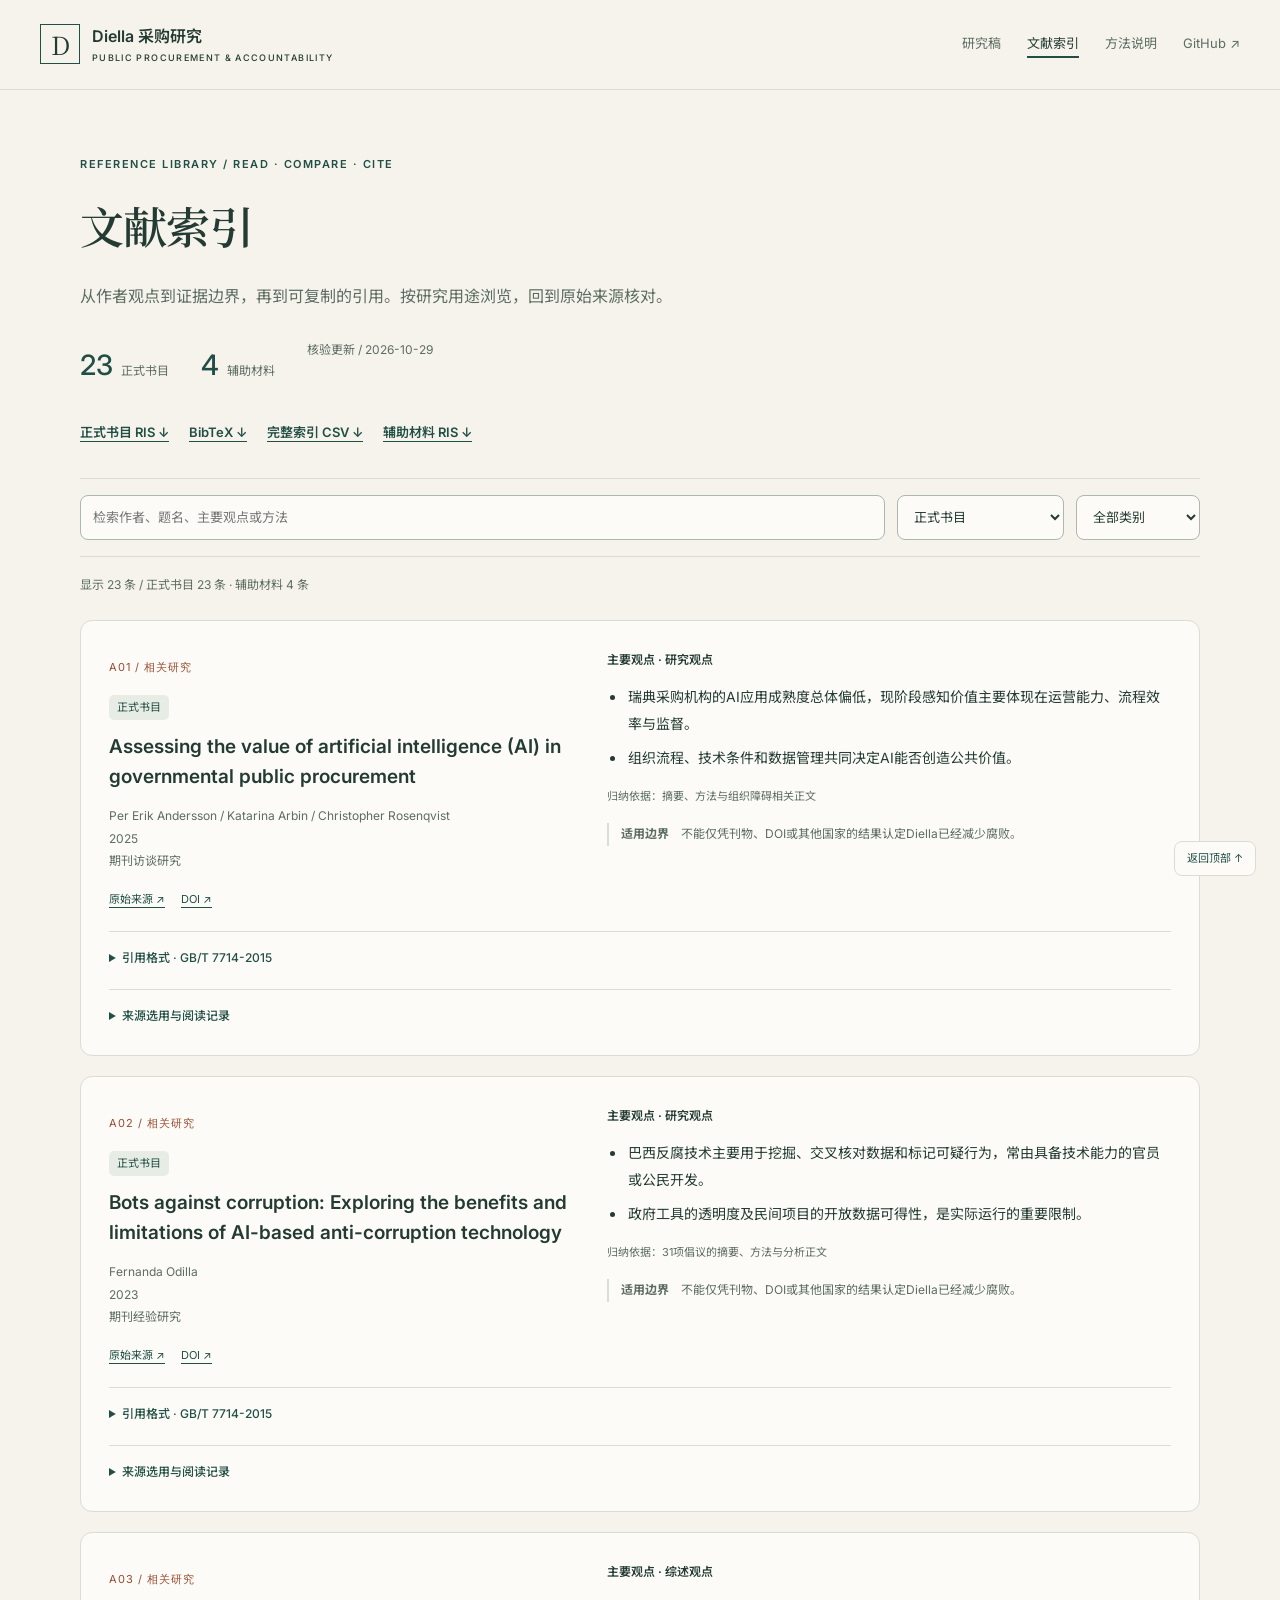
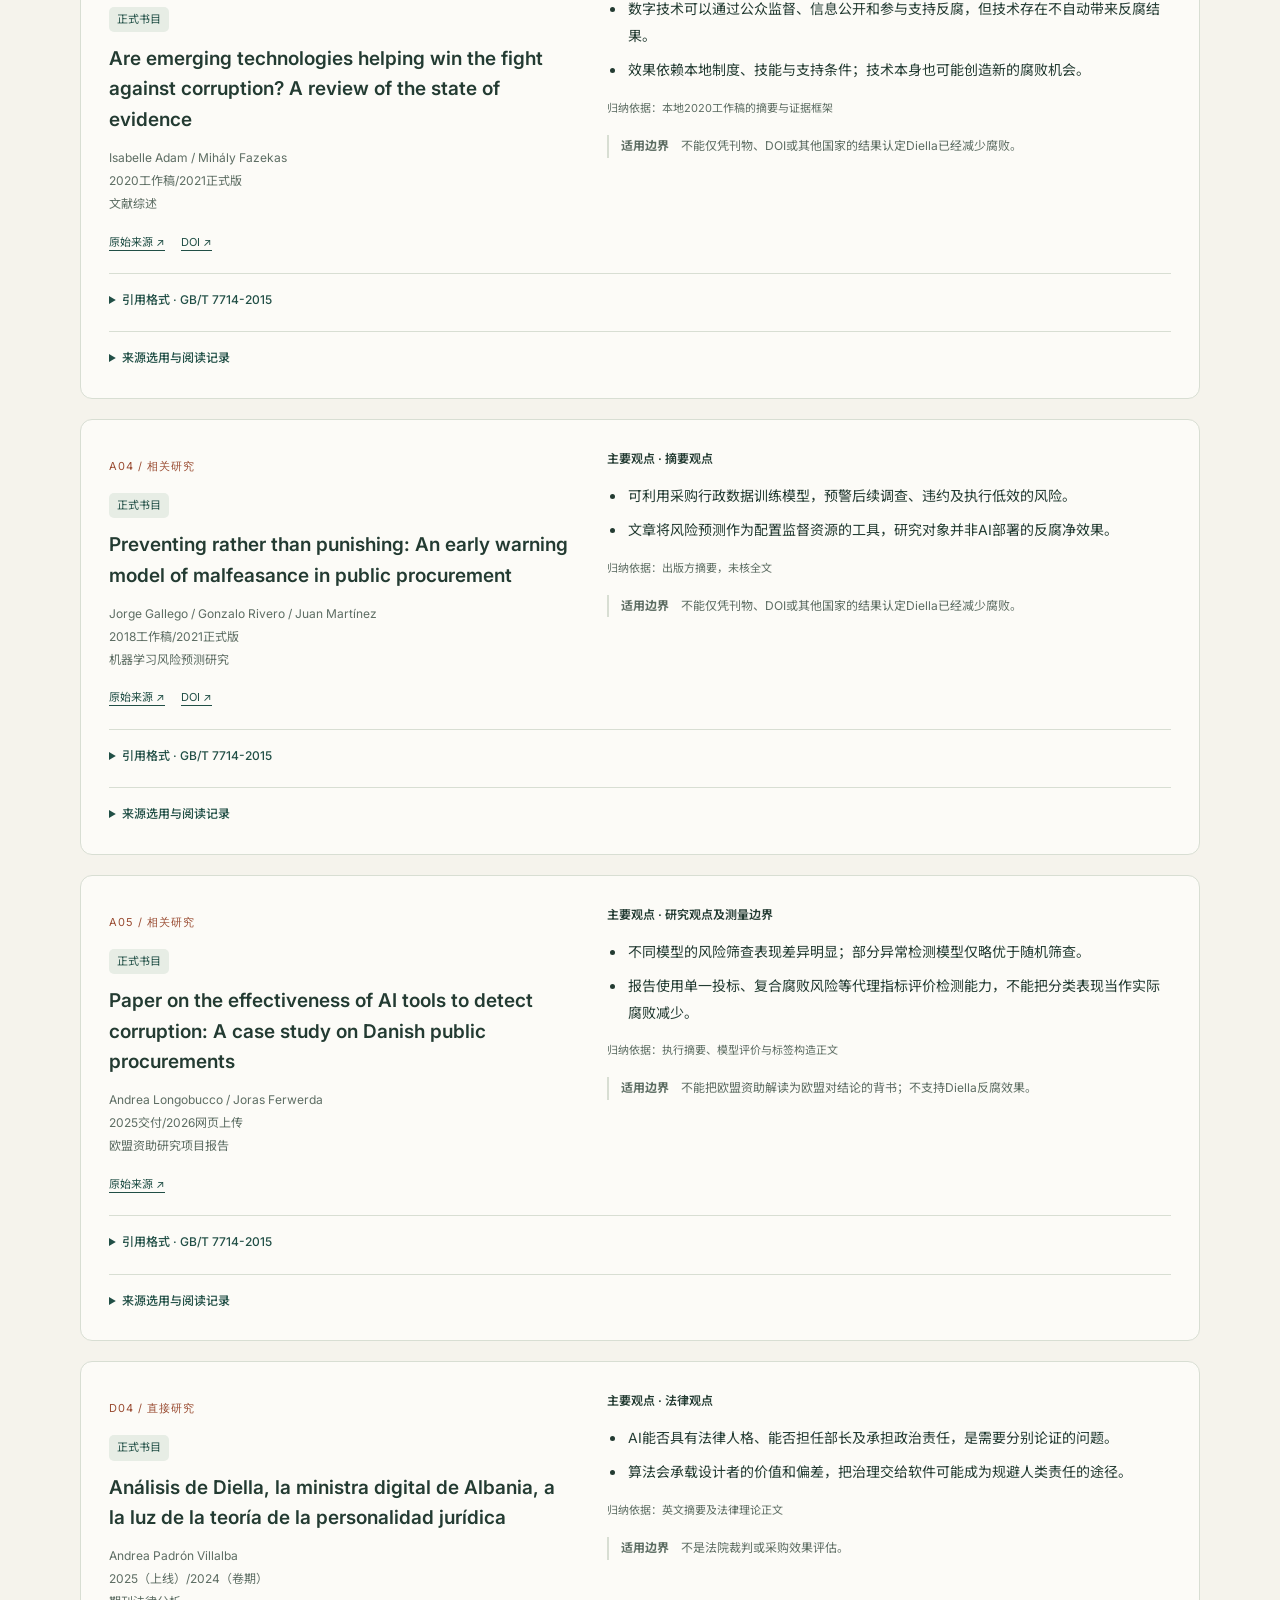
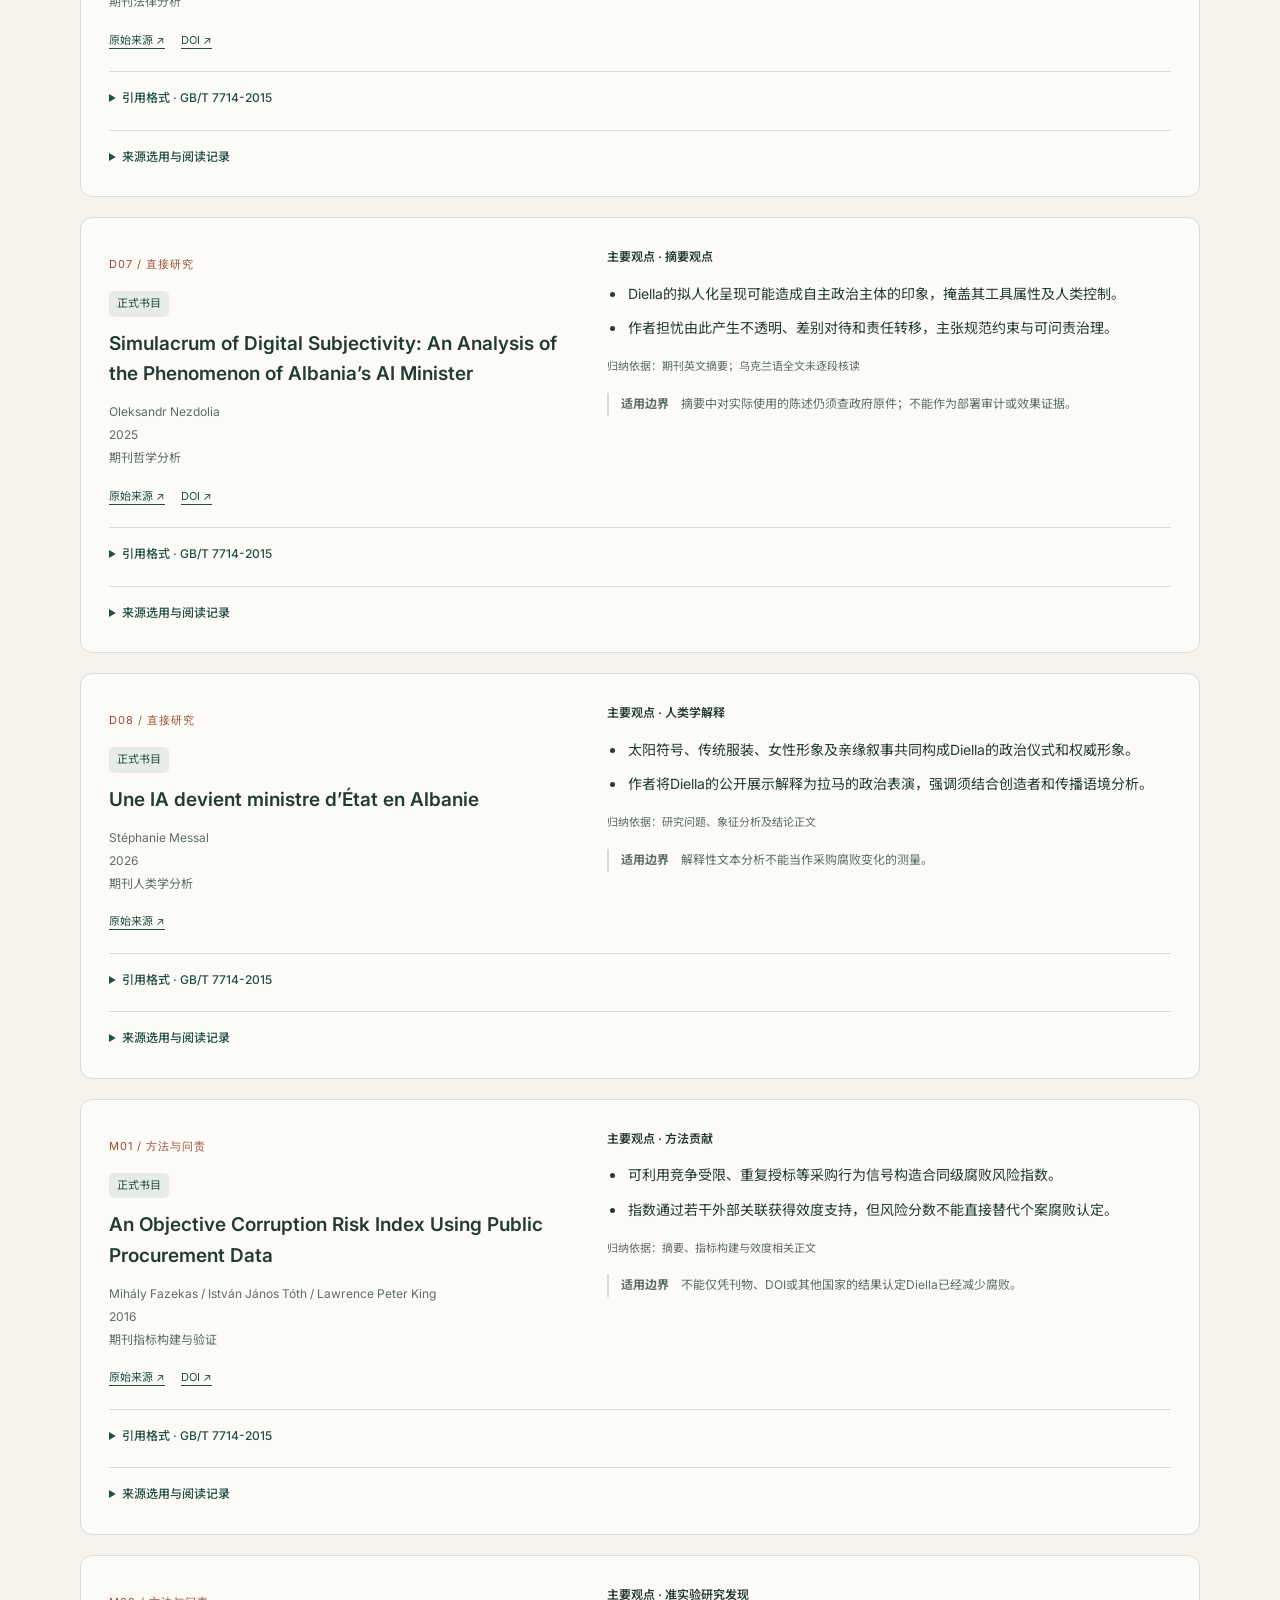
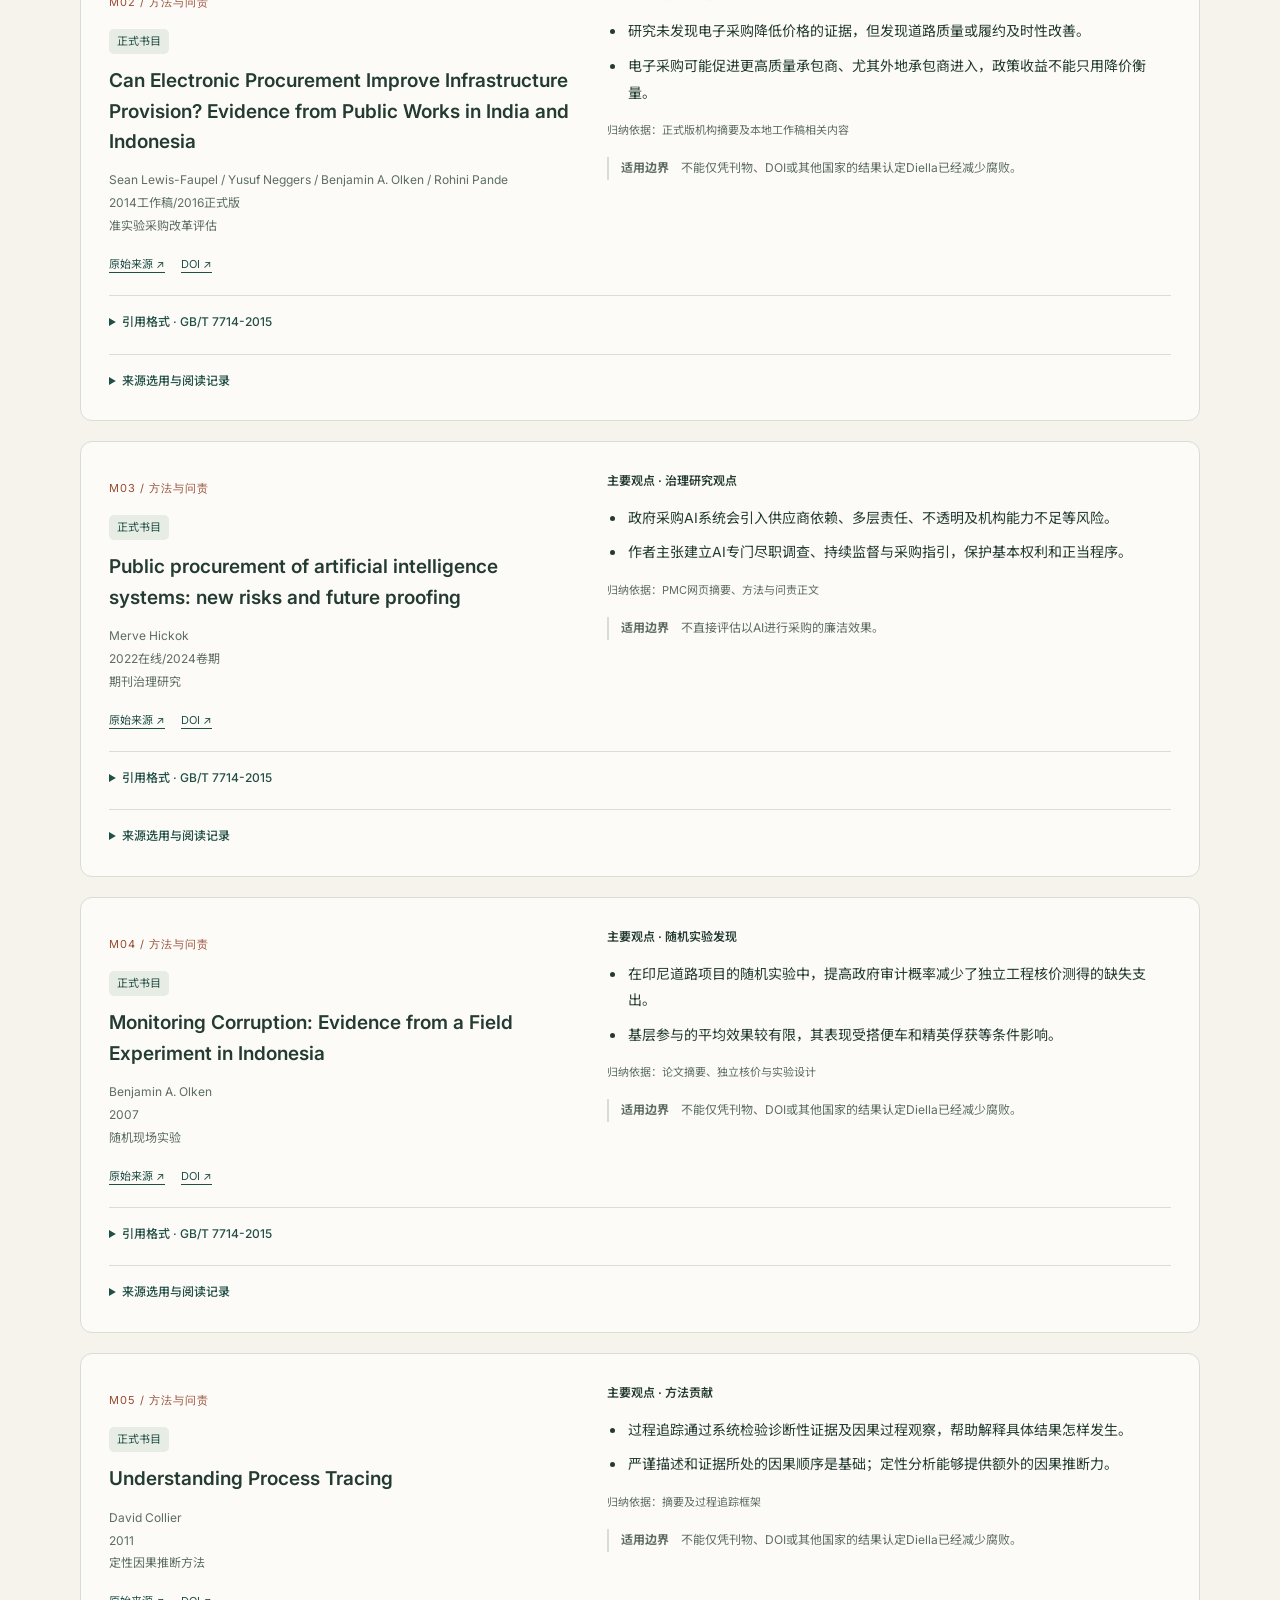
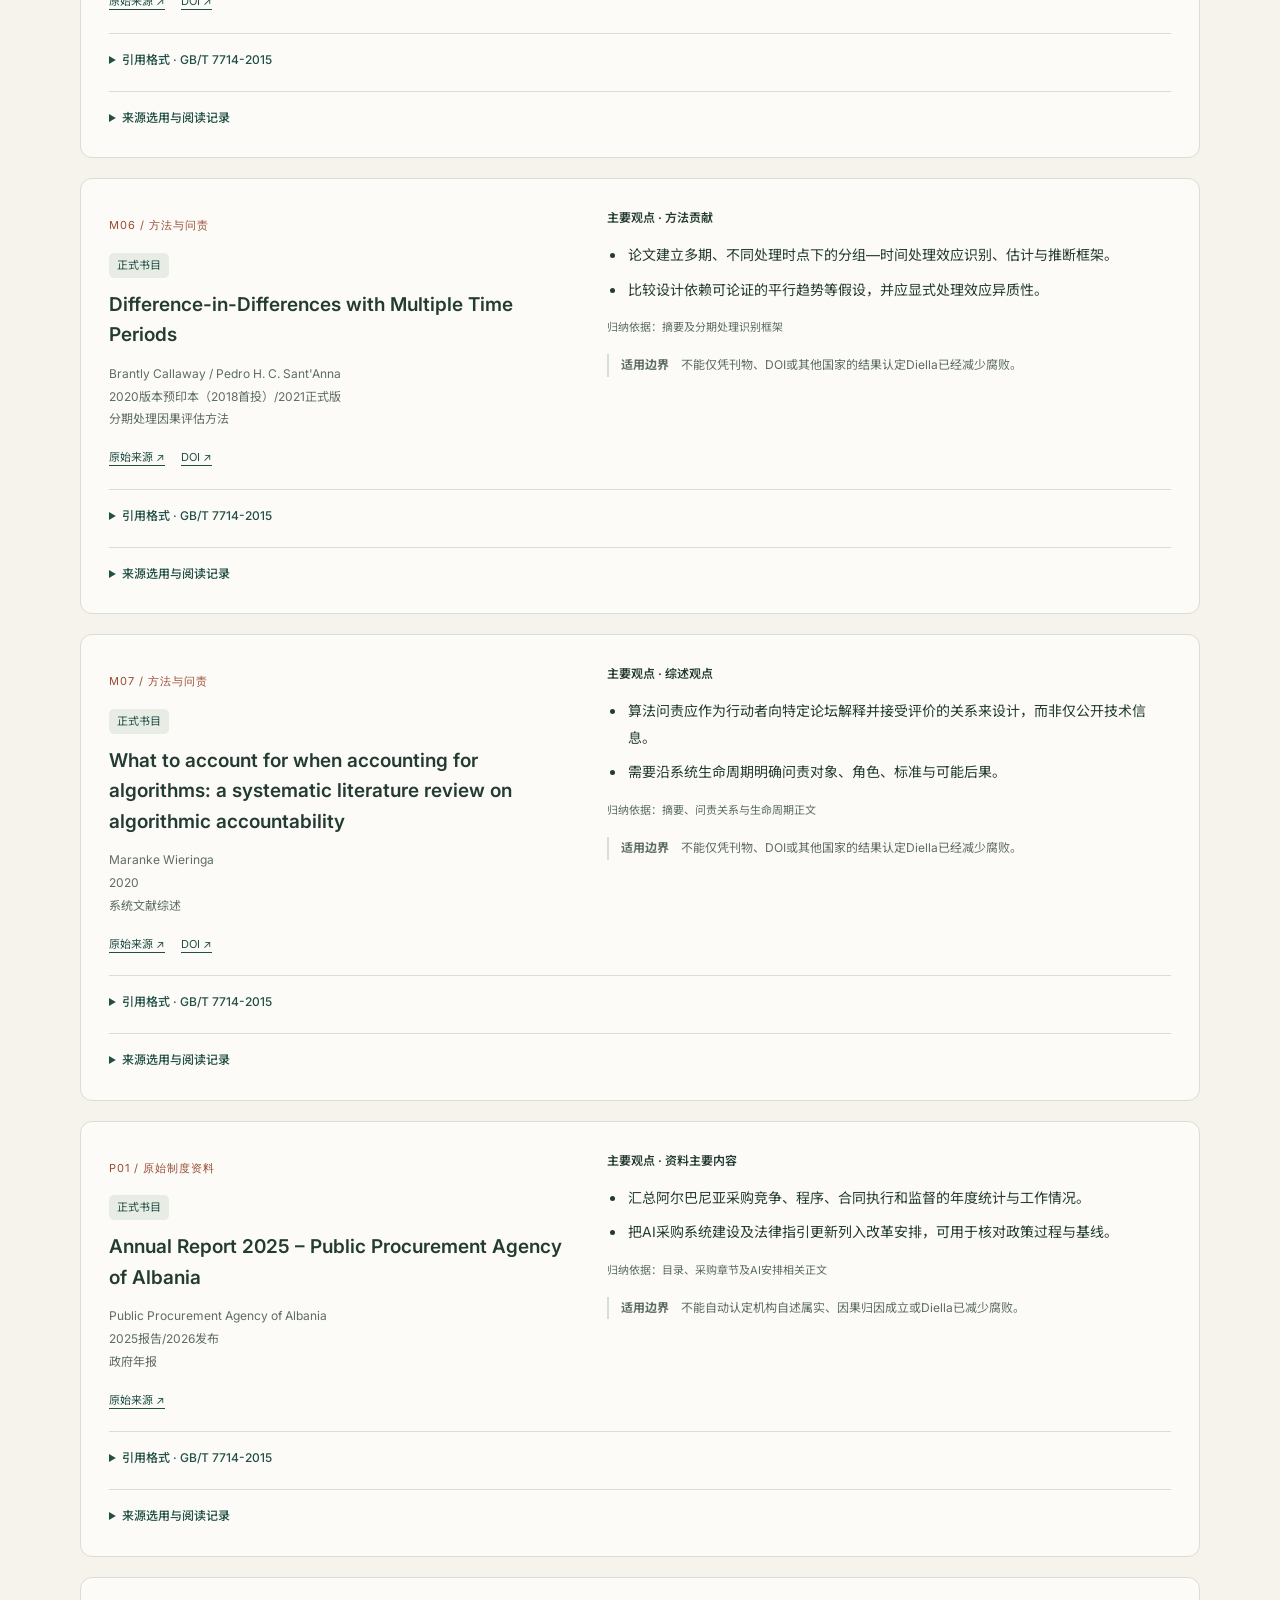
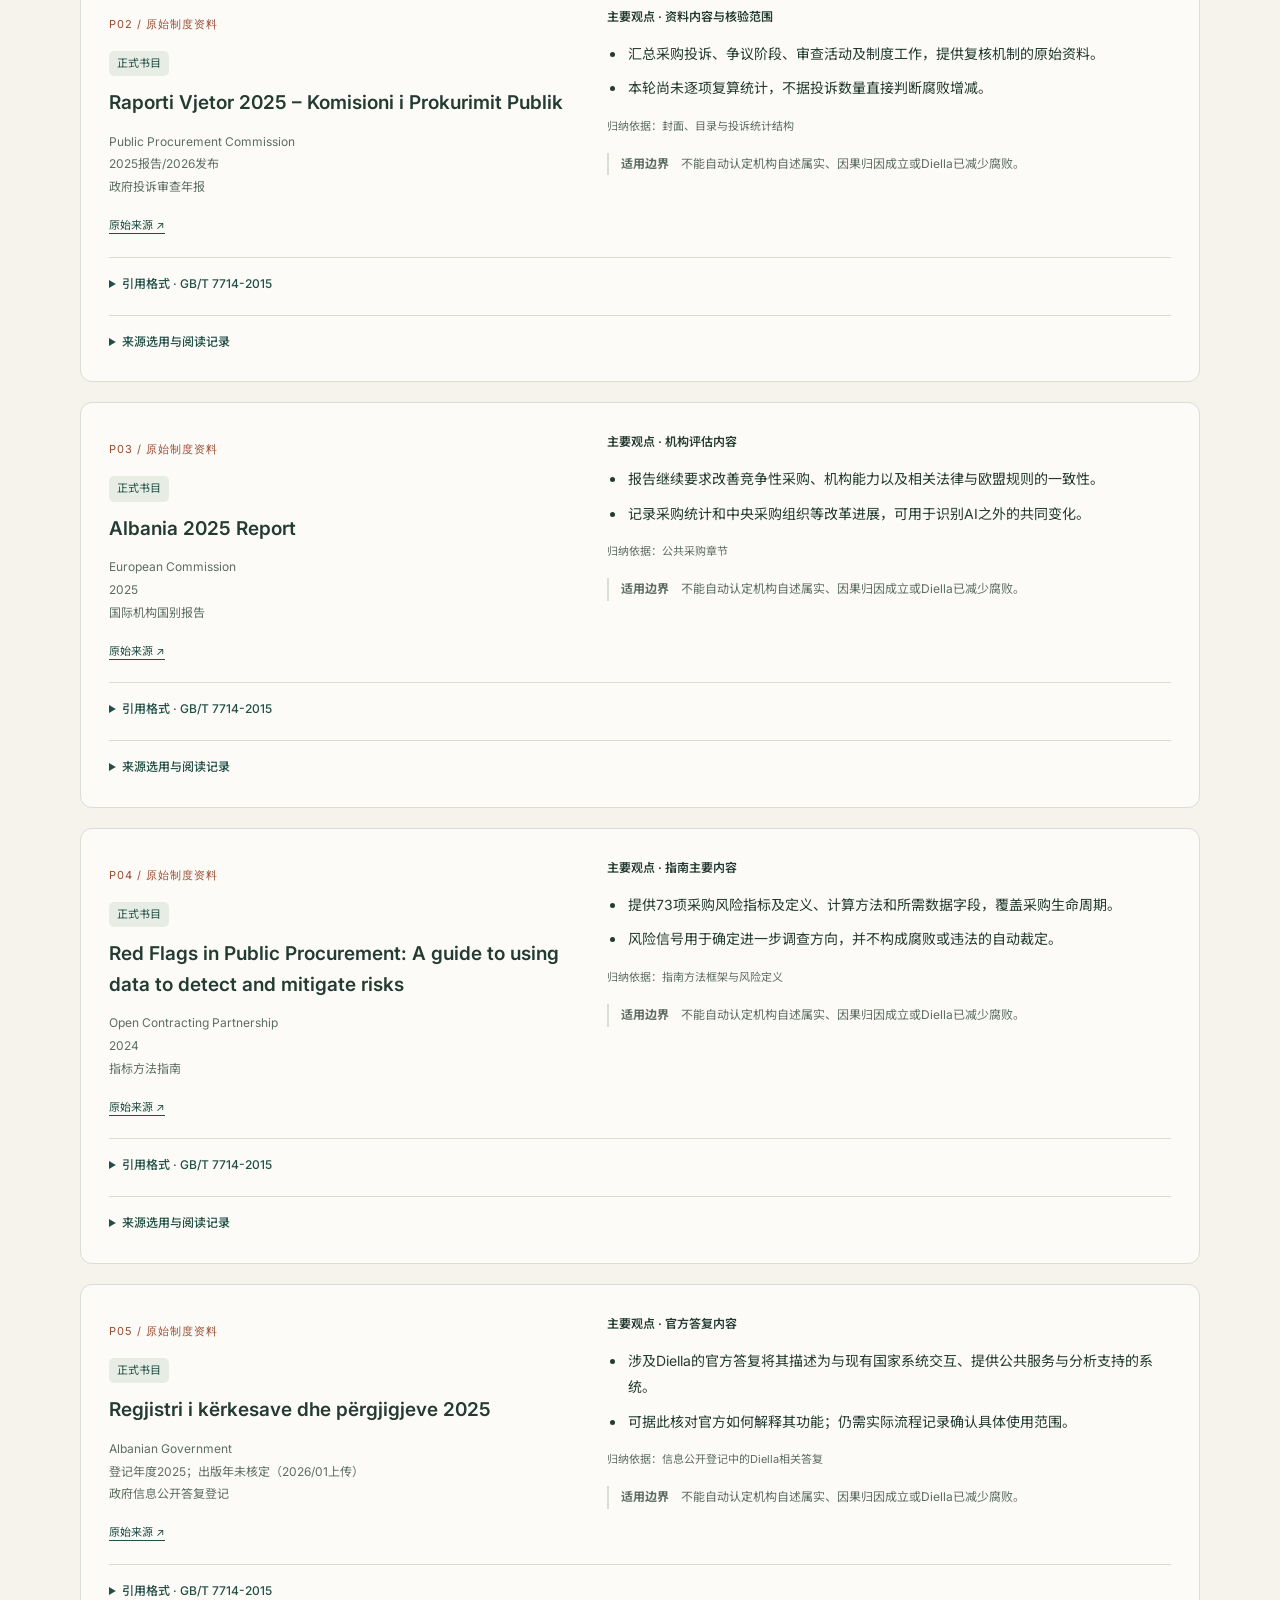
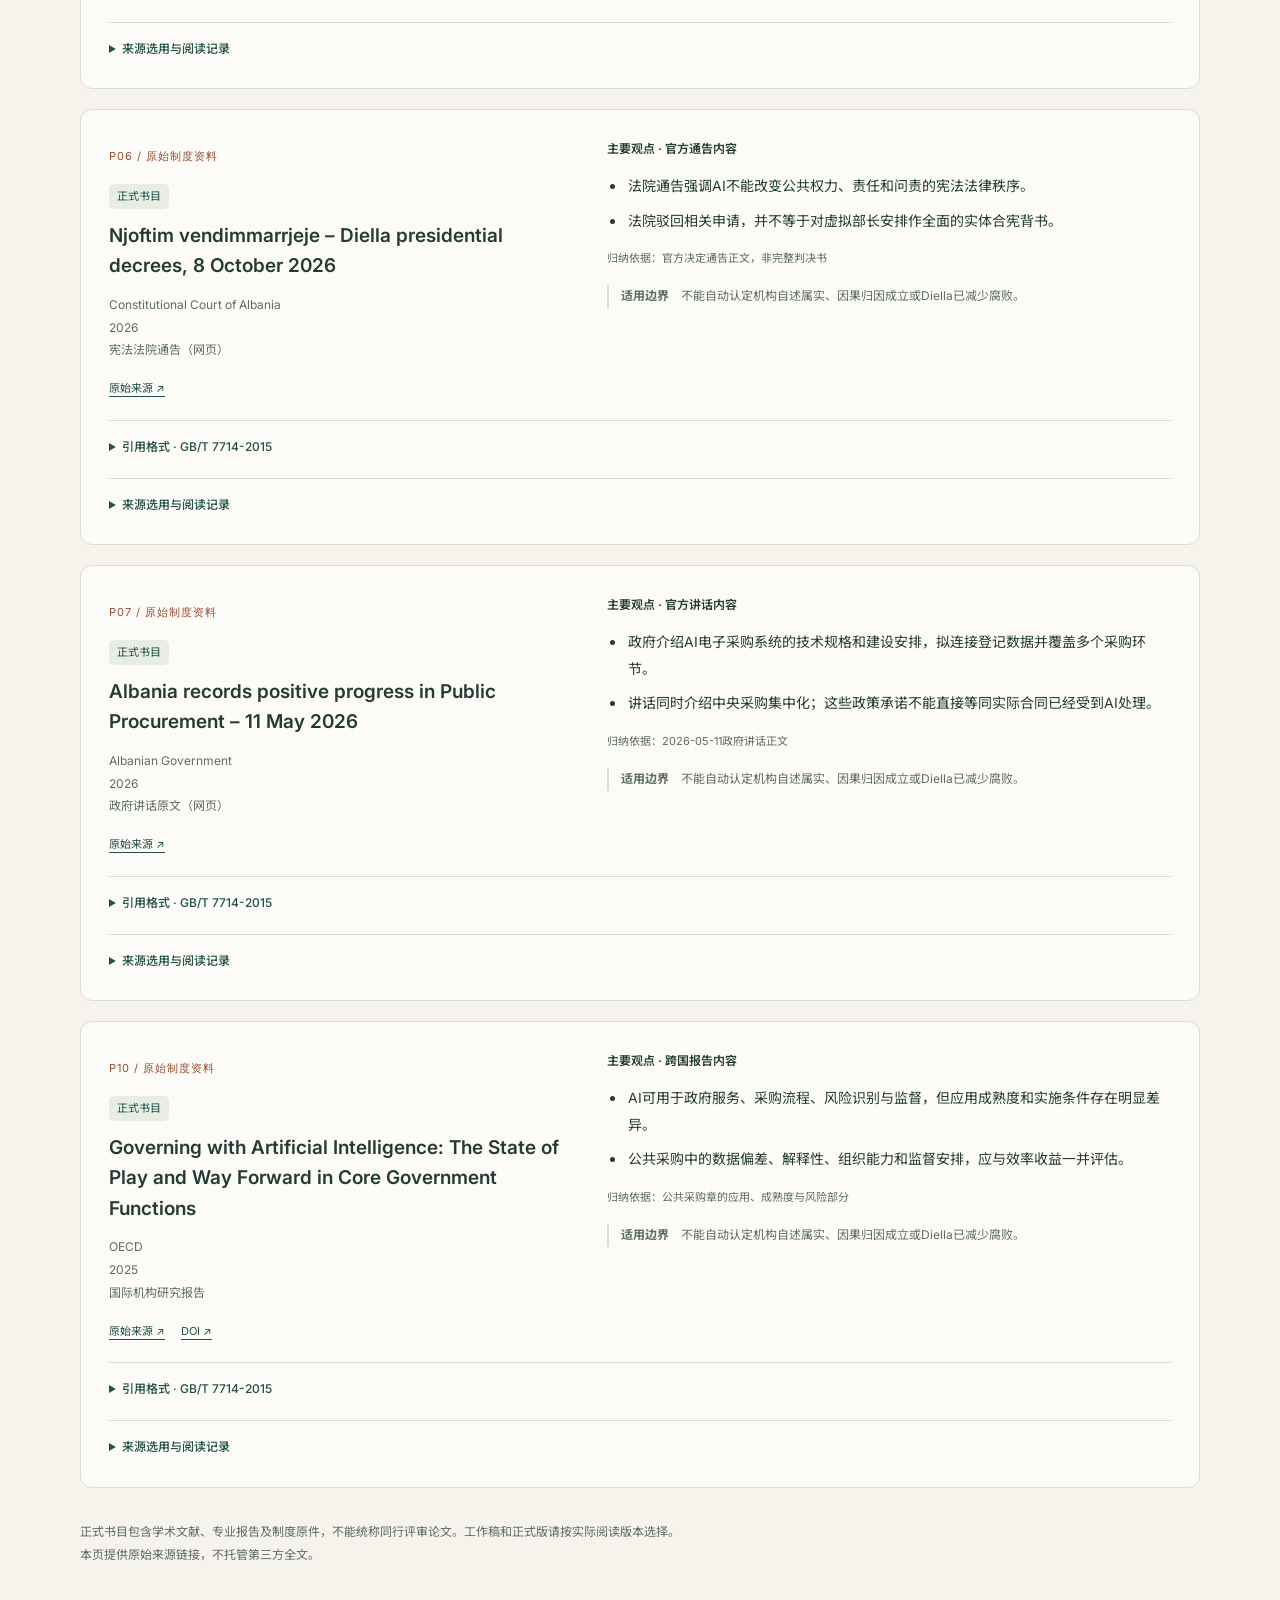
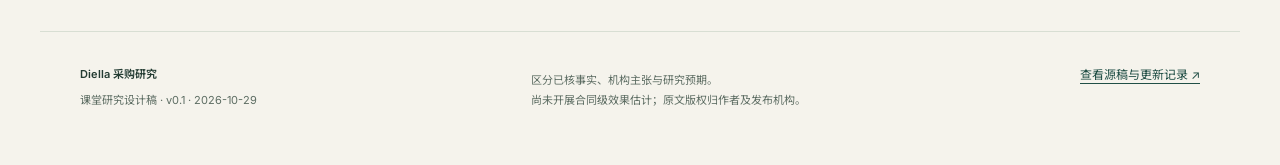
==== docs/literature.html @ b817edf6 "Add Diella research draft and reference website" ====
<!DOCTYPE html>
<html lang="zh-CN">
<head>
<meta charset="utf-8"><meta name="viewport" content="width=device-width,initial-scale=1">
<meta name="description" content="以阿尔巴尼亚 Diella 为切入，研究公共采购的风险识别、实际效果与问责机制。六部分研究稿、可追溯文献与研究方法。">
<meta name="theme-color" content="#214f46">
<title>文献索引 · Diella 采购研究</title>
<link rel="icon" href="data:image/svg+xml,%3Csvg xmlns='http://www.w3.org/2000/svg' viewBox='0 0 64 64'%3E%3Crect width='64' height='64' rx='14' fill='%23214f46'/%3E%3Cpath d='M19 15h14c19 0 19 34 0 34H19z' fill='none' stroke='%23f5f3ec' stroke-width='5'/%3E%3C/svg%3E">
<link rel="preconnect" href="https://fonts.googleapis.com"><link rel="preconnect" href="https://fonts.gstatic.com" crossorigin>
<link href="https://fonts.googleapis.com/css2?family=Inter:wght@400;500;600&family=Noto+Sans+SC:wght@400;500;600&family=Noto+Serif+SC:wght@500;600;700&display=swap" rel="stylesheet">
<style>:root{--paper:#f5f3ec;--surface:#fcfbf7;--ink:#233b32;--muted:#5d6d63;--green:#214f46;--line:#d8ded3;--accent:#994b31;--tint:#e7ede5;--body-size:17px}*{box-sizing:border-box}html{scroll-behavior:smooth;scroll-padding-top:100px}body{margin:0;background:var(--paper);color:var(--ink);font:var(--body-size)/1.95 "Inter","Noto Sans SC","Microsoft YaHei",sans-serif}a{color:var(--green);text-underline-offset:4px;overflow-wrap:anywhere}a:hover{color:var(--accent)}a:focus-visible,button:focus-visible,select:focus-visible,input:focus-visible,summary:focus-visible,textarea:focus-visible{outline:3px solid var(--accent);outline-offset:4px}button,input,select,textarea{font:inherit}button,summary{cursor:pointer}button{border:1px solid var(--green);border-radius:8px;background:var(--green);color:var(--surface);padding:8px 16px;font-size:13px;line-height:1.7}button.secondary{background:transparent;color:var(--green)}.skip-link{position:fixed;z-index:20;left:16px;top:-80px;background:var(--green);color:var(--surface);padding:10px}.skip-link:focus{top:8px}.masthead{max-width:1320px;margin:auto;padding:24px 40px;border-bottom:1px solid var(--line);display:flex;align-items:center;justify-content:space-between;gap:24px}.brand{display:flex;align-items:center;gap:12px;text-decoration:none;font-size:16px;font-weight:600;color:var(--ink);line-height:1.5}.brand-mark{width:40px;height:40px;border:1px solid var(--green);display:grid;place-items:center;font:25px "Noto Serif SC",serif}.brand small{display:block;font-size:9px;letter-spacing:1.35px;font-weight:500;margin-top:3px}.masthead nav{display:flex;gap:26px;font-size:13px;flex-wrap:wrap}.masthead nav a{text-decoration:none;color:var(--muted)}.masthead nav a[aria-current]{color:var(--ink);border-bottom:2px solid var(--green)}.eyebrow{font-size:11px;font-weight:600;letter-spacing:1.5px;text-transform:uppercase;color:var(--green);margin:0 0 20px}.hero{max-width:1200px;margin:0 auto;padding:64px 40px 40px}.hero h1{font:600 clamp(34px,4.4vw,58px)/1.4 "Noto Serif SC","Songti SC","SimSun",serif;letter-spacing:-.8px;margin:0 0 20px;max-width:1000px}.hero .subtitle{font-size:20px;margin:0;color:var(--muted);line-height:1.8}.hero .lead{max-width:65ch;margin:24px 0 0;color:var(--muted);font-size:16px}.statusline{display:flex;flex-wrap:wrap;gap:10px 24px;align-items:center;font-size:12px;color:var(--muted);margin-top:28px}.status{display:inline-flex;align-items:center;gap:8px;color:var(--accent);font-weight:600}.status:before{content:"";width:6px;height:6px;border-radius:100%;background:var(--accent)}.hero-actions{display:flex;gap:20px;align-items:center;flex-wrap:wrap;margin-top:28px;font-size:13px}.hero-actions a{font-weight:600}.proposal{max-width:1120px;margin:0 auto 48px;padding:24px 32px;border-left:3px solid var(--green);background:var(--tint);display:grid;grid-template-columns:150px minmax(0,1fr);gap:24px}.proposal .label{font-size:12px;letter-spacing:1px;color:var(--green)}.proposal p{margin:0;max-width:65ch;font-size:17px}.reading-layout{max-width:1200px;padding:0 40px 64px;margin:auto;display:grid;grid-template-columns:220px minmax(0,1fr);gap:56px;align-items:start}.toc{position:sticky;top:24px;font-size:13px}.toc .toc-title{margin:0 0 18px;color:var(--muted);font-size:11px;letter-spacing:1.5px}.toc a{display:flex;gap:14px;text-decoration:none;padding:9px 0;color:var(--muted);line-height:1.7}.toc a span{font-family:Inter,monospace;font-size:11px;padding-top:2px;color:var(--muted)}.toc a.active{color:var(--green);font-weight:600}.toc a.active span{color:var(--accent)}.toc .toc-extra{border-top:1px solid var(--line);margin-top:16px;padding-top:16px}.reading-tools{display:flex;gap:8px;flex-wrap:wrap;margin-top:20px}.reading-tools button{font-size:11px;padding:6px 10px;background:transparent;color:var(--green);border-color:var(--line)}.article{min-width:0;max-width:65ch}.paper-section{padding:0 0 44px;margin:0 0 40px;border-bottom:1px solid var(--line);scroll-margin-top:24px}.article h2{font:600 28px/1.6 "Noto Serif SC","Songti SC",serif;margin:0 0 28px}.article h3{font-size:18px;line-height:1.8;margin:32px 0 16px}.article p{margin:0 0 20px;text-align:justify}.article strong{font-weight:600}.article ul,.article ol{padding-left:24px;margin:16px 0 24px}.article li{padding-left:4px;margin:8px 0}.article blockquote{margin:24px 0;padding:8px 0 8px 24px;border-left:3px solid var(--green);color:var(--muted)}.citation-ref{display:inline-block;font-size:10px;line-height:1.7;text-decoration:none;border-bottom:1px solid var(--line);margin:0 2px;vertical-align:super;font-family:Inter,sans-serif}.table-wrap{overflow-x:auto;margin:24px 0 28px;border:1px solid var(--line);border-radius:8px}table{border-collapse:collapse;width:100%;font-size:12px;line-height:1.85;text-align:left}th,td{padding:14px 16px;border-bottom:1px solid var(--line);vertical-align:top;min-width:100px}th{font-weight:600;background:var(--tint)}tr:last-child td{border-bottom:0}.article table td:first-child{font-weight:500;min-width:116px}.article code{font-size:.86em;background:var(--tint);padding:1px 5px;border-radius:4px;overflow-wrap:anywhere}.article pre{padding:20px;background:var(--tint);overflow:auto;font-size:12px;line-height:1.9}.article pre code{padding:0}.section-no{font:11px Inter,sans-serif;letter-spacing:1.3px;color:var(--accent);margin-bottom:12px}.evidence-note{font-size:13px;border-left:2px solid var(--accent);padding:0 0 0 18px;color:var(--muted);margin:24px 0}.reference-list{list-style:none;padding:0!important;font-size:12px;line-height:1.9}.reference-list li{margin:0 0 20px;padding:0 0 16px;border-bottom:1px solid var(--line);overflow-wrap:anywhere}.reference-list .ref-id{font-size:10px;color:var(--accent);display:block;margin-bottom:6px}.site-footer{max-width:1200px;margin:auto;padding:32px 40px 48px;border-top:1px solid var(--line);display:flex;justify-content:space-between;gap:32px;flex-wrap:wrap;font-size:11px;line-height:1.9;color:var(--muted)}.site-footer p{margin:6px 0}.site-footer strong{font-weight:600;color:var(--ink)}.site-footer>a{font-size:12px}.large-reading{--body-size:19px}.library-hero{padding-bottom:32px}.library-hero h1{font-size:44px}.library-main{max-width:1200px;padding:0 40px 64px;margin:auto}.library-summary{display:flex;gap:32px;margin:26px 0;font-size:12px;color:var(--muted)}.library-summary strong{font-size:28px;font-weight:500;color:var(--green);margin-right:8px;font-family:Inter,sans-serif}.filters{display:flex;flex-wrap:wrap;gap:12px;background:var(--paper);position:sticky;top:0;z-index:3;padding:16px 0;border-top:1px solid var(--line);border-bottom:1px solid var(--line)}.filters input,.filters select{min-width:0;border:1px solid #aab9ac;border-radius:8px;background:var(--surface);padding:10px 12px;color:var(--ink);font-size:13px;line-height:1.8}.filters input{flex:1;min-width:220px}.filter-count{font-size:12px;color:var(--muted);margin:16px 0 24px}.library-list{display:grid;gap:20px}.literature-card{background:var(--surface);border:1px solid var(--line);border-radius:12px;padding:28px;scroll-margin-top:96px}.literature-card[hidden]{display:none}.lit-grid{display:grid;grid-template-columns:minmax(0,.95fr) minmax(0,1.15fr);gap:32px}.lit-id{font-family:Inter,sans-serif;letter-spacing:1px;color:var(--accent);font-size:11px}.lit-badges{font-size:11px;display:flex;gap:8px;flex-wrap:wrap;margin:12px 0}.badge{background:var(--tint);border-radius:5px;padding:2px 8px;color:var(--green)}.badge.supplement{color:var(--accent);background:#f2e7df}.lit-title{font-size:19px;line-height:1.6;font-weight:600;margin:10px 0 12px}.lit-meta{font-size:12px;color:var(--muted);line-height:1.9}.lit-points{font-size:14px;line-height:1.9}.lit-points h3{font-size:12px;margin:0 0 12px;font-weight:600}.lit-points ul{padding-left:19px;margin:0 0 14px}.lit-points li{padding-left:2px;margin:0 0 8px}.basis{font-size:11px;color:var(--muted);line-height:1.9;margin:0}.lit-boundary{font-size:12px;line-height:1.9;color:var(--muted);padding-left:12px;border-left:2px solid var(--line);margin:16px 0 0}.lit-links{display:flex;flex-wrap:wrap;gap:16px;font-size:11px;margin-top:16px}.literature-card details{border-top:1px solid var(--line);margin-top:20px;padding-top:14px;font-size:12px}.literature-card summary{font-size:12px;color:var(--green);font-weight:500}.cite-actions{display:flex;align-items:center;justify-content:space-between;gap:12px;margin:16px 0 10px}.cite-version{background:var(--surface);color:var(--ink);border:1px solid var(--line);border-radius:6px;padding:6px 10px;font-size:12px;max-width:80%}.citation-label{color:var(--muted);font-size:11px}.cite-box{display:block;width:100%;min-height:100px;padding:16px;border:1px solid var(--line);border-radius:8px;background:var(--paper);color:var(--ink);font:12px/1.85 Inter,"Noto Sans SC",sans-serif;resize:vertical;overflow-wrap:anywhere}.copy-status{font-size:11px;color:var(--green);min-height:21px;display:block;margin:4px 0}.citation-note{font-size:11px;line-height:1.9;color:var(--accent);margin:4px 0}.authority-content{font-size:12px;color:var(--muted);line-height:1.95}.authority-content p{margin:12px 0}.empty-state{padding:40px 0;color:var(--muted)}.empty-state[hidden]{display:none}.library-end{font-size:12px;color:var(--muted);margin:32px 0 0;max-width:75ch}.method-article{max-width:65ch;margin:0 auto;padding:16px 32px 64px}.method-article h1{display:none}.method-article h2{margin-top:40px}.mobile-toc{display:none}.to-top{position:fixed;bottom:24px;right:24px;background:var(--surface);padding:6px 12px;border:1px solid var(--line);border-radius:8px;font-size:11px;text-decoration:none}.paper-stat{font-size:12px;color:var(--muted);margin:0 0 32px}.paper-stat a{margin-right:16px}
@media(max-width:1020px){.masthead{padding:20px 28px}.hero{padding:44px 28px 32px}.reading-layout{padding:0 28px 48px;grid-template-columns:170px minmax(0,1fr);gap:32px}.proposal{margin:0 28px 40px;padding:24px;grid-template-columns:110px minmax(0,1fr);gap:16px}.lit-grid{gap:24px}.library-main{padding:0 28px 48px}.site-footer{padding:28px}}
@media(max-width:720px){:root{--body-size:16px}.masthead{padding:18px 20px;align-items:flex-start;flex-direction:column;gap:16px}.masthead nav{gap:22px;font-size:12px}.brand{font-size:15px}.brand small{font-size:8px}.brand-mark{width:36px;height:36px}.hero{padding:36px 20px 28px}.hero h1{font-size:34px;line-height:1.5;letter-spacing:0}.hero .subtitle{font-size:17px}.hero .lead{font-size:14px}.statusline{gap:10px 18px;margin-top:22px}.proposal{margin:0 20px 32px;padding:20px;display:block}.proposal .label{margin-bottom:12px}.proposal p{font-size:15px}.reading-layout{display:block;padding:0 20px 40px}.toc{position:static;margin:0 0 32px;border-bottom:1px solid var(--line);padding-bottom:20px}.toc-links{display:grid;grid-template-columns:1fr 1fr;gap:0 14px}.toc .toc-title{margin-bottom:10px}.toc a{font-size:12px;padding:6px 0;gap:9px}.toc-extra{display:flex;flex-wrap:wrap;gap:18px}.reading-tools{margin-top:12px}.article{max-width:none}.article h2{font-size:24px}.article h3{font-size:17px}.paper-section{padding-bottom:28px;margin-bottom:32px}.article p{text-align:left}.table-wrap{margin-left:0;margin-right:0}table{font-size:11px}th,td{padding:10px 12px;min-width:116px}.site-footer{padding:24px 20px 40px;gap:16px}.library-main{padding:0 20px 40px}.library-hero h1{font-size:34px}.library-summary{gap:20px;flex-wrap:wrap}.library-summary strong{font-size:25px}.filters{gap:8px;padding:12px 0}.filters input{flex-basis:100%;min-width:0}.filters select{flex:1;font-size:12px}.literature-card{padding:20px}.lit-grid{grid-template-columns:1fr;gap:20px}.lit-points{font-size:13px}.lit-title{font-size:18px}.method-article{padding:0 20px 40px}.cite-actions{align-items:flex-start}.cite-box{font-size:11px}.to-top{right:14px;bottom:14px}.large-reading{--body-size:18px}}
@media(prefers-reduced-motion:reduce){html{scroll-behavior:auto}}
@media print{body{background:var(--surface);font-size:11pt}.masthead,.toc,.hero-actions,.site-footer,.to-top,.filters,.reading-tools,.skip-link{display:none!important}.hero,.reading-layout,.method-article,.library-main{display:block;max-width:none;padding:0}.hero h1{font-size:24pt}.hero .subtitle{font-size:13pt}.proposal{margin:20px 0;padding:12px;display:block}.article{max-width:none}.paper-section{break-before:auto;margin-bottom:20px;padding-bottom:20px}.article h2{font-size:18pt}.article h3{font-size:13pt}h2,h3{break-after:avoid}table{font-size:9pt}.table-wrap{overflow:visible;border:1px solid var(--line)}.literature-card{break-inside:avoid;padding:16px}.lit-grid{display:block}.cite-actions button,.copy-status{display:none}.lit-points{margin-top:16px}.citation-ref{font-size:8pt}a{color:var(--ink)}}
</style>
</head>
<body class="library-page">
<a class="skip-link" href="#main">跳到正文</a>
<header class="masthead"><a class="brand" href="index.html"><span class="brand-mark" aria-hidden="true">D</span><span>Diella 采购研究<small>PUBLIC PROCUREMENT & ACCOUNTABILITY</small></span></a>
<nav aria-label="网站导航"><a  href="index.html">研究稿</a><a aria-current="page" href="literature.html">文献索引</a><a  href="methods.html">方法说明</a><a href="https://github.com/chenergou847/diella-procurement-accountability" target="_blank" rel="noopener">GitHub ↗</a></nav></header>
<section class="hero library-hero" id="top"><p class="eyebrow">REFERENCE LIBRARY / READ · COMPARE · CITE</p><h1>文献索引</h1><p class="lead">从作者观点到证据边界，再到可复制的引用。按研究用途浏览，回到原始来源核对。</p><div class="library-summary"><span><strong>23</strong>正式书目</span><span><strong>4</strong>辅助材料</span><span>核验更新 / 2026-10-29</span></div><div class="hero-actions"><a href="downloads/references.ris" download>正式书目 RIS ↓</a><a href="downloads/references.bib" download>BibTeX ↓</a><a href="downloads/bibliography.csv" download>完整索引 CSV ↓</a><a href="downloads/supplement.ris" download>辅助材料 RIS ↓</a></div></section><main id="main" class="library-main"><div class="filters" role="search"><input id="q" type="search" aria-label="检索文献" placeholder="检索作者、题名、主要观点或方法"><select id="scope" aria-label="选用范围"><option value="core">正式书目</option><option value="all">正式书目 + 辅助材料</option><option value="supplement">仅辅助材料</option></select><select id="cat" aria-label="研究类别"><option value="">全部类别</option><option value="相关研究">相关研究</option><option value="直接研究">直接研究</option><option value="方法与问责">方法与问责</option><option value="原始制度资料">原始制度资料</option></select></div><p id="count" class="filter-count" role="status">显示 23 条 / 正式书目 23 条 · 辅助材料 4 条</p><section id="literature-list" class="library-list" aria-label="文献列表"><article class="literature-card" id="A01" data-selection="core" data-category="相关研究" data-search="{&quot;id&quot;: &quot;a01&quot;, &quot;category&quot;: &quot;相关研究&quot;, &quot;title&quot;: &quot;assessing the value of artificial intelligence (ai) in governmental public procurement&quot;, &quot;authors&quot;: [&quot;per erik andersson&quot;, &quot;katarina arbin&quot;, &quot;christopher rosenqvist&quot;], &quot;year&quot;: &quot;2025&quot;, &quot;type&quot;: &quot;期刊访谈研究&quot;, &quot;doi&quot;: &quot;10.1108/jopp-05-2024-0057&quot;, &quot;source_url&quot;: &quot;https://research.hhs.se/esploro/outputs/journalarticle/assessing-the-value-of-artificial-intelligence/991001624899106056&quot;, &quot;tags&quot;: [&quot;ai采购&quot;, &quot;组织能力&quot;, &quot;访谈&quot;], &quot;reading_level&quot;: &quot;已读摘要、样本与方法、组织障碍段落&quot;, &quot;review_role&quot;: &quot;核心：组织实施条件&quot;, &quot;method&quot;: &quot;瑞典政府机构访谈及验证工作坊&quot;, &quot;limitations&quot;: &quot;主要测感知价值和成熟度，不是因果效果估计。&quot;, &quot;key_points&quot;: [&quot;瑞典采购机构的ai应用成熟度总体偏低，现阶段感知价值主要体现在运营能力、流程效率与监督。&quot;, &quot;组织流程、技术条件和数据管理共同决定ai能否创造公共价值。&quot;], &quot;key_points_basis&quot;: &quot;摘要、方法与组织障碍相关正文&quot;, &quot;view_kind&quot;: &quot;研究观点&quot;, &quot;citation_style&quot;: &quot;gb/t 7714-2015&quot;, &quot;citation_variants&quot;: [{&quot;label&quot;: &quot;正式发表版&quot;, &quot;text&quot;: &quot;andersson p e, arbin k, rosenqvist c. assessing the value of artificial intelligence (ai) in governmental public procurement[j]. journal of public procurement, 2025, 25(1): 120–139. doi: 10.1108/jopp-05-2024-0057.&quot;, &quot;note&quot;: &quot;&quot;, &quot;year&quot;: &quot;2025&quot;, &quot;journal&quot;: &quot;journal of public procurement&quot;, &quot;volume&quot;: &quot;25&quot;, &quot;issue&quot;: &quot;1&quot;, &quot;pages&quot;: &quot;120–139&quot;, &quot;doi&quot;: &quot;10.1108/jopp-05-2024-0057&quot;, &quot;ris_type&quot;: &quot;jour&quot;}], &quot;citation&quot;: &quot;andersson p e, arbin k, rosenqvist c. assessing the value of artificial intelligence (ai) in governmental public procurement[j]. journal of public procurement, 2025, 25(1): 120–139. doi: 10.1108/jopp-05-2024-0057.&quot;, &quot;selection&quot;: &quot;core&quot;, &quot;selection_label&quot;: &quot;正式书目&quot;, &quot;authority_label&quot;: &quot;正式学术出版&quot;, &quot;authority_reason&quot;: &quot;作者、题名、出版方emerald、刊物/会议journal of public procurement及doi相互对应；版本差异单独标记。&quot;, &quot;supports&quot;: &quot;支持对应的理论、方法或原案例结果；详见主要观点及阅读深度。&quot;, &quot;does_not_support&quot;: &quot;不能仅凭刊物、doi或其他国家的结果认定diella已经减少腐败。&quot;, &quot;authority_sources&quot;: [&quot;https://research.hhs.se/esploro/outputs/journalarticle/assessing-the-value-of-artificial-intelligence/991001624899106056&quot;, &quot;https://api.crossref.org/works/10.1108/jopp-05-2024-0057&quot;], &quot;authority_checked_at&quot;: &quot;2026-10-29&quot;}">
<div class="lit-grid"><div><span class="lit-id">A01 / 相关研究</span><div class="lit-badges"><span class="badge core">正式书目</span></div><h2 class="lit-title">Assessing the value of artificial intelligence (AI) in governmental public procurement</h2><div class="lit-meta">Per Erik Andersson / Katarina Arbin / Christopher Rosenqvist<br>2025<br>期刊访谈研究</div><div class="lit-links"><a href="https://research.hhs.se/esploro/outputs/journalArticle/Assessing-the-value-of-artificial-intelligence/991001624899106056" target="_blank" rel="noopener">原始来源 ↗</a><a href="https://doi.org/10.1108/JOPP-05-2024-0057" target="_blank" rel="noopener">DOI ↗</a></div></div>
<div class="lit-points"><h3>主要观点 · 研究观点</h3><ul><li>瑞典采购机构的AI应用成熟度总体偏低，现阶段感知价值主要体现在运营能力、流程效率与监督。</li><li>组织流程、技术条件和数据管理共同决定AI能否创造公共价值。</li></ul><p class="basis">归纳依据：摘要、方法与组织障碍相关正文</p><p class="lit-boundary"><strong>适用边界</strong>　不能仅凭刊物、DOI或其他国家的结果认定Diella已经减少腐败。</p></div></div>
<details class="citation"><summary>引用格式 · GB/T 7714-2015</summary><div class="cite-actions"><span class="citation-label">正式发表版</span><button type="button" class="copy-cite" aria-label="复制 A01 引文">复制引文</button></div><textarea class="cite-box" readonly spellcheck="false" aria-label="A01 引用格式">ANDERSSON P E, ARBIN K, ROSENQVIST C. Assessing the value of artificial intelligence (AI) in governmental public procurement[J]. Journal of Public Procurement, 2025, 25(1): 120–139. DOI: 10.1108/JOPP-05-2024-0057.</textarea><span class="copy-status" aria-live="polite"></span><p class="citation-note"></p><script class="citation-data" type="application/json">[{"label": "正式发表版", "text": "ANDERSSON P E, ARBIN K, ROSENQVIST C. Assessing the value of artificial intelligence (AI) in governmental public procurement[J]. Journal of Public Procurement, 2025, 25(1): 120–139. DOI: 10.1108/JOPP-05-2024-0057.", "note": "", "year": "2025", "journal": "Journal of Public Procurement", "volume": "25", "issue": "1", "pages": "120–139", "doi": "10.1108/JOPP-05-2024-0057", "ris_type": "JOUR"}]</script></details>
<details><summary>来源选用与阅读记录</summary><div class="authority-content"><p><strong>正式学术出版</strong><br>作者、题名、出版方Emerald、刊物/会议Journal of Public Procurement及DOI相互对应；版本差异单独标记。</p><p>阅读范围：已读摘要、样本与方法、组织障碍段落</p><p>研究限制：主要测感知价值和成熟度，不是因果效果估计。</p><p><a href="https://research.hhs.se/esploro/outputs/journalArticle/Assessing-the-value-of-artificial-intelligence/991001624899106056" target="_blank" rel="noopener">核验依据 1 ↗</a> · <a href="https://api.crossref.org/works/10.1108/JOPP-05-2024-0057" target="_blank" rel="noopener">核验依据 2 ↗</a></p></div></details></article><article class="literature-card" id="A02" data-selection="core" data-category="相关研究" data-search="{&quot;id&quot;: &quot;a02&quot;, &quot;category&quot;: &quot;相关研究&quot;, &quot;title&quot;: &quot;bots against corruption: exploring the benefits and limitations of ai-based anti-corruption technology&quot;, &quot;authors&quot;: [&quot;fernanda odilla&quot;], &quot;year&quot;: &quot;2023&quot;, &quot;type&quot;: &quot;期刊经验研究&quot;, &quot;doi&quot;: &quot;10.1007/s10611-023-10091-0&quot;, &quot;source_url&quot;: &quot;https://link.springer.com/article/10.1007/s10611-023-10091-0&quot;, &quot;tags&quot;: [&quot;ai反腐&quot;, &quot;实施&quot;, &quot;组织&quot;], &quot;reading_level&quot;: &quot;已读摘要、案例选择、信息获取和结果相关段落&quot;, &quot;review_role&quot;: &quot;核心：ai反腐的实践条件&quot;, &quot;method&quot;: &quot;巴西31项技术倡议的定性比较、访谈及文档&quot;, &quot;limitations&quot;: &quot;工具存在、风险预警和透明度，不自动等于腐败减少。&quot;, &quot;key_points&quot;: [&quot;巴西反腐技术主要用于挖掘、交叉核对数据和标记可疑行为，常由具备技术能力的官员或公民开发。&quot;, &quot;政府工具的透明度及民间项目的开放数据可得性，是实际运行的重要限制。&quot;], &quot;key_points_basis&quot;: &quot;31项倡议的摘要、方法与分析正文&quot;, &quot;view_kind&quot;: &quot;研究观点&quot;, &quot;citation_style&quot;: &quot;gb/t 7714-2015&quot;, &quot;citation_variants&quot;: [{&quot;label&quot;: &quot;正式发表版&quot;, &quot;text&quot;: &quot;odilla f. bots against corruption: exploring the benefits and limitations of ai-based anti-corruption technology[j]. crime, law and social change, 2023, 80(4): 353–396. doi: 10.1007/s10611-023-10091-0.&quot;, &quot;note&quot;: &quot;&quot;, &quot;year&quot;: &quot;2023&quot;, &quot;journal&quot;: &quot;crime, law and social change&quot;, &quot;volume&quot;: &quot;80&quot;, &quot;issue&quot;: &quot;4&quot;, &quot;pages&quot;: &quot;353–396&quot;, &quot;doi&quot;: &quot;10.1007/s10611-023-10091-0&quot;, &quot;ris_type&quot;: &quot;jour&quot;}], &quot;citation&quot;: &quot;odilla f. bots against corruption: exploring the benefits and limitations of ai-based anti-corruption technology[j]. crime, law and social change, 2023, 80(4): 353–396. doi: 10.1007/s10611-023-10091-0.&quot;, &quot;selection&quot;: &quot;core&quot;, &quot;selection_label&quot;: &quot;正式书目&quot;, &quot;authority_label&quot;: &quot;正式学术出版&quot;, &quot;authority_reason&quot;: &quot;作者、题名、出版方springer science and business media llc、刊物/会议crime, law and social change及doi相互对应；版本差异单独标记。&quot;, &quot;supports&quot;: &quot;支持对应的理论、方法或原案例结果；详见主要观点及阅读深度。&quot;, &quot;does_not_support&quot;: &quot;不能仅凭刊物、doi或其他国家的结果认定diella已经减少腐败。&quot;, &quot;authority_sources&quot;: [&quot;https://link.springer.com/article/10.1007/s10611-023-10091-0&quot;, &quot;https://api.crossref.org/works/10.1007/s10611-023-10091-0&quot;], &quot;authority_checked_at&quot;: &quot;2026-10-29&quot;}">
<div class="lit-grid"><div><span class="lit-id">A02 / 相关研究</span><div class="lit-badges"><span class="badge core">正式书目</span></div><h2 class="lit-title">Bots against corruption: Exploring the benefits and limitations of AI-based anti-corruption technology</h2><div class="lit-meta">Fernanda Odilla<br>2023<br>期刊经验研究</div><div class="lit-links"><a href="https://link.springer.com/article/10.1007/s10611-023-10091-0" target="_blank" rel="noopener">原始来源 ↗</a><a href="https://doi.org/10.1007/s10611-023-10091-0" target="_blank" rel="noopener">DOI ↗</a></div></div>
<div class="lit-points"><h3>主要观点 · 研究观点</h3><ul><li>巴西反腐技术主要用于挖掘、交叉核对数据和标记可疑行为，常由具备技术能力的官员或公民开发。</li><li>政府工具的透明度及民间项目的开放数据可得性，是实际运行的重要限制。</li></ul><p class="basis">归纳依据：31项倡议的摘要、方法与分析正文</p><p class="lit-boundary"><strong>适用边界</strong>　不能仅凭刊物、DOI或其他国家的结果认定Diella已经减少腐败。</p></div></div>
<details class="citation"><summary>引用格式 · GB/T 7714-2015</summary><div class="cite-actions"><span class="citation-label">正式发表版</span><button type="button" class="copy-cite" aria-label="复制 A02 引文">复制引文</button></div><textarea class="cite-box" readonly spellcheck="false" aria-label="A02 引用格式">ODILLA F. Bots against corruption: Exploring the benefits and limitations of AI-based anti-corruption technology[J]. Crime, Law and Social Change, 2023, 80(4): 353–396. DOI: 10.1007/s10611-023-10091-0.</textarea><span class="copy-status" aria-live="polite"></span><p class="citation-note"></p><script class="citation-data" type="application/json">[{"label": "正式发表版", "text": "ODILLA F. Bots against corruption: Exploring the benefits and limitations of AI-based anti-corruption technology[J]. Crime, Law and Social Change, 2023, 80(4): 353–396. DOI: 10.1007/s10611-023-10091-0.", "note": "", "year": "2023", "journal": "Crime, Law and Social Change", "volume": "80", "issue": "4", "pages": "353–396", "doi": "10.1007/s10611-023-10091-0", "ris_type": "JOUR"}]</script></details>
<details><summary>来源选用与阅读记录</summary><div class="authority-content"><p><strong>正式学术出版</strong><br>作者、题名、出版方Springer Science and Business Media LLC、刊物/会议Crime, Law and Social Change及DOI相互对应；版本差异单独标记。</p><p>阅读范围：已读摘要、案例选择、信息获取和结果相关段落</p><p>研究限制：工具存在、风险预警和透明度，不自动等于腐败减少。</p><p><a href="https://link.springer.com/article/10.1007/s10611-023-10091-0" target="_blank" rel="noopener">核验依据 1 ↗</a> · <a href="https://api.crossref.org/works/10.1007/s10611-023-10091-0" target="_blank" rel="noopener">核验依据 2 ↗</a></p></div></details></article><article class="literature-card" id="A03" data-selection="core" data-category="相关研究" data-search="{&quot;id&quot;: &quot;a03&quot;, &quot;category&quot;: &quot;相关研究&quot;, &quot;title&quot;: &quot;are emerging technologies helping win the fight against corruption? a review of the state of evidence&quot;, &quot;authors&quot;: [&quot;isabelle adam&quot;, &quot;mihály fazekas&quot;], &quot;year&quot;: &quot;2020工作稿/2021正式版&quot;, &quot;type&quot;: &quot;文献综述&quot;, &quot;doi&quot;: &quot;10.1016/j.infoecopol.2021.100950&quot;, &quot;source_url&quot;: &quot;https://doi.org/10.1016/j.infoecopol.2021.100950&quot;, &quot;tags&quot;: [&quot;数字反腐&quot;, &quot;证据综述&quot;, &quot;效果&quot;], &quot;reading_level&quot;: &quot;已读工作稿摘要与理论/证据框架；正式版元数据已核&quot;, &quot;review_role&quot;: &quot;核心：数字技术反腐的证据综述&quot;, &quot;method&quot;: &quot;文献综述&quot;, &quot;limitations&quot;: &quot;本地为2020工作稿，不能当2021正式排版版；不是diella专门研究。&quot;, &quot;key_points&quot;: [&quot;数字技术可以通过公众监督、信息公开和参与支持反腐，但技术存在不自动带来反腐结果。&quot;, &quot;效果依赖本地制度、技能与支持条件；技术本身也可能创造新的腐败机会。&quot;], &quot;key_points_basis&quot;: &quot;本地2020工作稿的摘要与证据框架&quot;, &quot;view_kind&quot;: &quot;综述观点&quot;, &quot;citation_style&quot;: &quot;gb/t 7714-2015&quot;, &quot;citation_variants&quot;: [{&quot;label&quot;: &quot;本地工作稿（2020）&quot;, &quot;text&quot;: &quot;adam i, fazekas m. are emerging technologies helping win the fight against corruption? a review of the state of evidence[r/ol]. budapest: government transparency institute, 2020: gti-wp/2020:02[2026-10-29]. https://www.govtransparency.eu/wp-content/uploads/2020/04/ict-corruption_gti-wp-version_2020420.pdf.&quot;, &quot;note&quot;: &quot;研究档案中的pdf对应此版本；工作稿不等同于正式版。&quot;, &quot;year&quot;: &quot;2020&quot;, &quot;publisher&quot;: &quot;government transparency institute&quot;, &quot;ris_type&quot;: &quot;rprt&quot;, &quot;url&quot;: &quot;https://www.govtransparency.eu/wp-content/uploads/2020/04/ict-corruption_gti-wp-version_2020420.pdf&quot;}, {&quot;label&quot;: &quot;正式发表版&quot;, &quot;text&quot;: &quot;adam i, fazekas m. are emerging technologies helping win the fight against corruption? a review of the state of evidence[j]. information economics and policy, 2021, 57: 100950. doi: 10.1016/j.infoecopol.2021.100950.&quot;, &quot;note&quot;: &quot;正式版出版元数据已核；研究档案中的pdf为2020工作稿。&quot;, &quot;year&quot;: &quot;2021&quot;, &quot;journal&quot;: &quot;information economics and policy&quot;, &quot;volume&quot;: &quot;57&quot;, &quot;issue&quot;: &quot;&quot;, &quot;pages&quot;: &quot;100950&quot;, &quot;doi&quot;: &quot;10.1016/j.infoecopol.2021.100950&quot;, &quot;ris_type&quot;: &quot;jour&quot;}], &quot;citation&quot;: &quot;adam i, fazekas m. are emerging technologies helping win the fight against corruption? a review of the state of evidence[r/ol]. budapest: government transparency institute, 2020: gti-wp/2020:02[2026-10-29]. https://www.govtransparency.eu/wp-content/uploads/2020/04/ict-corruption_gti-wp-version_2020420.pdf.&quot;, &quot;selection&quot;: &quot;core&quot;, &quot;selection_label&quot;: &quot;正式书目&quot;, &quot;authority_label&quot;: &quot;正式学术出版&quot;, &quot;authority_reason&quot;: &quot;作者、题名、出版方elsevier bv、刊物/会议information economics and policy及doi相互对应；版本差异单独标记。&quot;, &quot;supports&quot;: &quot;支持对应的理论、方法或原案例结果；详见主要观点及阅读深度。&quot;, &quot;does_not_support&quot;: &quot;不能仅凭刊物、doi或其他国家的结果认定diella已经减少腐败。&quot;, &quot;authority_sources&quot;: [&quot;https://doi.org/10.1016/j.infoecopol.2021.100950&quot;, &quot;https://api.crossref.org/works/10.1016/j.infoecopol.2021.100950&quot;], &quot;authority_checked_at&quot;: &quot;2026-10-29&quot;}">
<div class="lit-grid"><div><span class="lit-id">A03 / 相关研究</span><div class="lit-badges"><span class="badge core">正式书目</span></div><h2 class="lit-title">Are emerging technologies helping win the fight against corruption? A review of the state of evidence</h2><div class="lit-meta">Isabelle Adam / Mihály Fazekas<br>2020工作稿/2021正式版<br>文献综述</div><div class="lit-links"><a href="https://doi.org/10.1016/j.infoecopol.2021.100950" target="_blank" rel="noopener">原始来源 ↗</a><a href="https://doi.org/10.1016/j.infoecopol.2021.100950" target="_blank" rel="noopener">DOI ↗</a></div></div>
<div class="lit-points"><h3>主要观点 · 综述观点</h3><ul><li>数字技术可以通过公众监督、信息公开和参与支持反腐，但技术存在不自动带来反腐结果。</li><li>效果依赖本地制度、技能与支持条件；技术本身也可能创造新的腐败机会。</li></ul><p class="basis">归纳依据：本地2020工作稿的摘要与证据框架</p><p class="lit-boundary"><strong>适用边界</strong>　不能仅凭刊物、DOI或其他国家的结果认定Diella已经减少腐败。</p></div></div>
<details class="citation"><summary>引用格式 · GB/T 7714-2015</summary><div class="cite-actions"><select class="cite-version" aria-label="A03 引用版本"><option value="0">本地工作稿（2020）</option><option value="1">正式发表版</option></select><button type="button" class="copy-cite" aria-label="复制 A03 引文">复制引文</button></div><textarea class="cite-box" readonly spellcheck="false" aria-label="A03 引用格式">ADAM I, FAZEKAS M. Are emerging technologies helping win the fight against corruption? A review of the state of evidence[R/OL]. Budapest: Government Transparency Institute, 2020: GTI-WP/2020:02[2026-10-29]. https://www.govtransparency.eu/wp-content/uploads/2020/04/ICT-Corruption_GTI-WP-version_2020420.pdf.</textarea><span class="copy-status" aria-live="polite"></span><p class="citation-note">研究档案中的PDF对应此版本；工作稿不等同于正式版。</p><script class="citation-data" type="application/json">[{"label": "本地工作稿（2020）", "text": "ADAM I, FAZEKAS M. Are emerging technologies helping win the fight against corruption? A review of the state of evidence[R/OL]. Budapest: Government Transparency Institute, 2020: GTI-WP/2020:02[2026-10-29]. https://www.govtransparency.eu/wp-content/uploads/2020/04/ICT-Corruption_GTI-WP-version_2020420.pdf.", "note": "研究档案中的PDF对应此版本；工作稿不等同于正式版。", "year": "2020", "publisher": "Government Transparency Institute", "ris_type": "RPRT", "url": "https://www.govtransparency.eu/wp-content/uploads/2020/04/ICT-Corruption_GTI-WP-version_2020420.pdf"}, {"label": "正式发表版", "text": "ADAM I, FAZEKAS M. Are emerging technologies helping win the fight against corruption? A review of the state of evidence[J]. Information Economics and Policy, 2021, 57: 100950. DOI: 10.1016/j.infoecopol.2021.100950.", "note": "正式版出版元数据已核；研究档案中的PDF为2020工作稿。", "year": "2021", "journal": "Information Economics and Policy", "volume": "57", "issue": "", "pages": "100950", "doi": "10.1016/j.infoecopol.2021.100950", "ris_type": "JOUR"}]</script></details>
<details><summary>来源选用与阅读记录</summary><div class="authority-content"><p><strong>正式学术出版</strong><br>作者、题名、出版方Elsevier BV、刊物/会议Information Economics and Policy及DOI相互对应；版本差异单独标记。</p><p>阅读范围：已读工作稿摘要与理论/证据框架；正式版元数据已核</p><p>研究限制：本地为2020工作稿，不能当2021正式排版版；不是Diella专门研究。</p><p><a href="https://doi.org/10.1016/j.infoecopol.2021.100950" target="_blank" rel="noopener">核验依据 1 ↗</a> · <a href="https://api.crossref.org/works/10.1016/j.infoecopol.2021.100950" target="_blank" rel="noopener">核验依据 2 ↗</a></p></div></details></article><article class="literature-card" id="A04" data-selection="core" data-category="相关研究" data-search="{&quot;id&quot;: &quot;a04&quot;, &quot;category&quot;: &quot;相关研究&quot;, &quot;title&quot;: &quot;preventing rather than punishing: an early warning model of malfeasance in public procurement&quot;, &quot;authors&quot;: [&quot;jorge gallego&quot;, &quot;gonzalo rivero&quot;, &quot;juan martínez&quot;], &quot;year&quot;: &quot;2018工作稿/2021正式版&quot;, &quot;type&quot;: &quot;机器学习风险预测研究&quot;, &quot;doi&quot;: &quot;10.1016/j.ijforecast.2020.06.006&quot;, &quot;source_url&quot;: &quot;https://www.sciencedirect.com/science/article/pii/s0169207020300935&quot;, &quot;tags&quot;: [&quot;采购&quot;, &quot;机器学习&quot;, &quot;预测与因果&quot;], &quot;reading_level&quot;: &quot;出版方摘要与工作稿目录；pdf未获&quot;, &quot;review_role&quot;: &quot;相关方法线索：风险预测&quot;, &quot;method&quot;: &quot;采购合同的机器学习预测&quot;, &quot;limitations&quot;: &quot;预测调查、违约或低效不等于识别ai部署的政策效果。&quot;, &quot;key_points&quot;: [&quot;可利用采购行政数据训练模型，预警后续调查、违约及执行低效的风险。&quot;, &quot;文章将风险预测作为配置监督资源的工具，研究对象并非ai部署的反腐净效果。&quot;], &quot;key_points_basis&quot;: &quot;出版方摘要，未核全文&quot;, &quot;view_kind&quot;: &quot;摘要观点&quot;, &quot;citation_style&quot;: &quot;gb/t 7714-2015&quot;, &quot;citation_variants&quot;: [{&quot;label&quot;: &quot;正式发表版&quot;, &quot;text&quot;: &quot;gallego j, rivero g, martínez j. preventing rather than punishing: an early warning model of malfeasance in public procurement[j]. international journal of forecasting, 2021, 37(1): 360–377. doi: 10.1016/j.ijforecast.2020.06.006.&quot;, &quot;note&quot;: &quot;已核出版方摘要与出版元数据；本地没有全文pdf。&quot;, &quot;year&quot;: &quot;2021&quot;, &quot;journal&quot;: &quot;international journal of forecasting&quot;, &quot;volume&quot;: &quot;37&quot;, &quot;issue&quot;: &quot;1&quot;, &quot;pages&quot;: &quot;360–377&quot;, &quot;doi&quot;: &quot;10.1016/j.ijforecast.2020.06.006&quot;, &quot;ris_type&quot;: &quot;jour&quot;}], &quot;citation&quot;: &quot;gallego j, rivero g, martínez j. preventing rather than punishing: an early warning model of malfeasance in public procurement[j]. international journal of forecasting, 2021, 37(1): 360–377. doi: 10.1016/j.ijforecast.2020.06.006.&quot;, &quot;selection&quot;: &quot;core&quot;, &quot;selection_label&quot;: &quot;正式书目&quot;, &quot;authority_label&quot;: &quot;正式学术出版&quot;, &quot;authority_reason&quot;: &quot;作者、题名、出版方elsevier bv、刊物/会议international journal of forecasting及doi相互对应；版本差异单独标记。&quot;, &quot;supports&quot;: &quot;支持对应的理论、方法或原案例结果；详见主要观点及阅读深度。&quot;, &quot;does_not_support&quot;: &quot;不能仅凭刊物、doi或其他国家的结果认定diella已经减少腐败。&quot;, &quot;authority_sources&quot;: [&quot;https://www.sciencedirect.com/science/article/pii/s0169207020300935&quot;, &quot;https://api.crossref.org/works/10.1016/j.ijforecast.2020.06.006&quot;], &quot;authority_checked_at&quot;: &quot;2026-10-29&quot;}">
<div class="lit-grid"><div><span class="lit-id">A04 / 相关研究</span><div class="lit-badges"><span class="badge core">正式书目</span></div><h2 class="lit-title">Preventing rather than punishing: An early warning model of malfeasance in public procurement</h2><div class="lit-meta">Jorge Gallego / Gonzalo Rivero / Juan Martínez<br>2018工作稿/2021正式版<br>机器学习风险预测研究</div><div class="lit-links"><a href="https://www.sciencedirect.com/science/article/pii/S0169207020300935" target="_blank" rel="noopener">原始来源 ↗</a><a href="https://doi.org/10.1016/j.ijforecast.2020.06.006" target="_blank" rel="noopener">DOI ↗</a></div></div>
<div class="lit-points"><h3>主要观点 · 摘要观点</h3><ul><li>可利用采购行政数据训练模型，预警后续调查、违约及执行低效的风险。</li><li>文章将风险预测作为配置监督资源的工具，研究对象并非AI部署的反腐净效果。</li></ul><p class="basis">归纳依据：出版方摘要，未核全文</p><p class="lit-boundary"><strong>适用边界</strong>　不能仅凭刊物、DOI或其他国家的结果认定Diella已经减少腐败。</p></div></div>
<details class="citation"><summary>引用格式 · GB/T 7714-2015</summary><div class="cite-actions"><span class="citation-label">正式发表版</span><button type="button" class="copy-cite" aria-label="复制 A04 引文">复制引文</button></div><textarea class="cite-box" readonly spellcheck="false" aria-label="A04 引用格式">GALLEGO J, RIVERO G, MARTÍNEZ J. Preventing rather than punishing: An early warning model of malfeasance in public procurement[J]. International Journal of Forecasting, 2021, 37(1): 360–377. DOI: 10.1016/j.ijforecast.2020.06.006.</textarea><span class="copy-status" aria-live="polite"></span><p class="citation-note">已核出版方摘要与出版元数据；本地没有全文PDF。</p><script class="citation-data" type="application/json">[{"label": "正式发表版", "text": "GALLEGO J, RIVERO G, MARTÍNEZ J. Preventing rather than punishing: An early warning model of malfeasance in public procurement[J]. International Journal of Forecasting, 2021, 37(1): 360–377. DOI: 10.1016/j.ijforecast.2020.06.006.", "note": "已核出版方摘要与出版元数据；本地没有全文PDF。", "year": "2021", "journal": "International Journal of Forecasting", "volume": "37", "issue": "1", "pages": "360–377", "doi": "10.1016/j.ijforecast.2020.06.006", "ris_type": "JOUR"}]</script></details>
<details><summary>来源选用与阅读记录</summary><div class="authority-content"><p><strong>正式学术出版</strong><br>作者、题名、出版方Elsevier BV、刊物/会议International Journal of Forecasting及DOI相互对应；版本差异单独标记。</p><p>阅读范围：出版方摘要与工作稿目录；PDF未获</p><p>研究限制：预测调查、违约或低效不等于识别AI部署的政策效果。</p><p><a href="https://www.sciencedirect.com/science/article/pii/S0169207020300935" target="_blank" rel="noopener">核验依据 1 ↗</a> · <a href="https://api.crossref.org/works/10.1016/j.ijforecast.2020.06.006" target="_blank" rel="noopener">核验依据 2 ↗</a></p></div></details></article><article class="literature-card" id="A05" data-selection="core" data-category="相关研究" data-search="{&quot;id&quot;: &quot;a05&quot;, &quot;category&quot;: &quot;相关研究&quot;, &quot;title&quot;: &quot;paper on the effectiveness of ai tools to detect corruption: a case study on danish public procurements&quot;, &quot;authors&quot;: [&quot;andrea longobucco&quot;, &quot;joras ferwerda&quot;], &quot;year&quot;: &quot;2025交付/2026网页上传&quot;, &quot;type&quot;: &quot;欧盟资助研究项目报告&quot;, &quot;doi&quot;: &quot;&quot;, &quot;source_url&quot;: &quot;https://corruptiondata.eu/wp-content/uploads/2026/02/bridgegap-d6-2-the-effectiveness-of-ai-tools-to-detect-corruption_v1.0.pdf&quot;, &quot;tags&quot;: [&quot;风险检测&quot;, &quot;监督学习&quot;, &quot;效度&quot;, &quot;数据&quot;], &quot;reading_level&quot;: &quot;已读封面、执行摘要、变量及风险标签相关内容&quot;, &quot;review_role&quot;: &quot;核心：检测评估与标签效度&quot;, &quot;method&quot;: &quot;六种无监督及六种监督模型比较&quot;, &quot;limitations&quot;: &quot;风险代理标签与证实腐败不同；分类表现不证明ai减少腐败。&quot;, &quot;key_points&quot;: [&quot;不同模型的风险筛查表现差异明显；部分异常检测模型仅略优于随机筛查。&quot;, &quot;报告使用单一投标、复合腐败风险等代理指标评价检测能力，不能把分类表现当作实际腐败减少。&quot;], &quot;key_points_basis&quot;: &quot;执行摘要、模型评价与标签构造正文&quot;, &quot;view_kind&quot;: &quot;研究观点及测量边界&quot;, &quot;citation_style&quot;: &quot;gb/t 7714-2015&quot;, &quot;citation_variants&quot;: [{&quot;label&quot;: &quot;项目报告 v1.0&quot;, &quot;text&quot;: &quot;longobucco a, ferwerda j. paper on the effectiveness of ai tools to detect corruption: a case study on danish public procurements[r/ol]. utrecht: utrecht university, 2025[2026-10-29]. https://corruptiondata.eu/wp-content/uploads/2026/02/bridgegap-d6-2-the-effectiveness-of-ai-tools-to-detect-corruption_v1.0.pdf.&quot;, &quot;note&quot;: &quot;bridgegap d6.2；实际交付日2025-12-22，网址上传于2026。项目内部评审，不冒充期刊同行评审。&quot;, &quot;year&quot;: &quot;2025&quot;, &quot;publisher&quot;: &quot;utrecht university&quot;, &quot;url&quot;: &quot;https://corruptiondata.eu/wp-content/uploads/2026/02/bridgegap-d6-2-the-effectiveness-of-ai-tools-to-detect-corruption_v1.0.pdf&quot;, &quot;ris_type&quot;: &quot;rprt&quot;}], &quot;citation&quot;: &quot;longobucco a, ferwerda j. paper on the effectiveness of ai tools to detect corruption: a case study on danish public procurements[r/ol]. utrecht: utrecht university, 2025[2026-10-29]. https://corruptiondata.eu/wp-content/uploads/2026/02/bridgegap-d6-2-the-effectiveness-of-ai-tools-to-detect-corruption_v1.0.pdf.&quot;, &quot;selection&quot;: &quot;core&quot;, &quot;selection_label&quot;: &quot;正式书目&quot;, &quot;authority_label&quot;: &quot;有署名评审的大学项目报告&quot;, &quot;authority_reason&quot;: &quot;乌得勒支大学承担，报告列项目资助号、作者、两名评审人与内部评审修订记录；属于项目成果，非期刊论文。&quot;, &quot;supports&quot;: &quot;丹麦采购数据上的ai风险筛查模型比较。&quot;, &quot;does_not_support&quot;: &quot;不能把欧盟资助解读为欧盟对结论的背书；不支持diella反腐效果。&quot;, &quot;authority_sources&quot;: [&quot;https://corruptiondata.eu/wp-content/uploads/2026/02/bridgegap-d6-2-the-effectiveness-of-ai-tools-to-detect-corruption_v1.0.pdf&quot;], &quot;authority_checked_at&quot;: &quot;2026-10-29&quot;}">
<div class="lit-grid"><div><span class="lit-id">A05 / 相关研究</span><div class="lit-badges"><span class="badge core">正式书目</span></div><h2 class="lit-title">Paper on the effectiveness of AI tools to detect corruption: A case study on Danish public procurements</h2><div class="lit-meta">Andrea Longobucco / Joras Ferwerda<br>2025交付/2026网页上传<br>欧盟资助研究项目报告</div><div class="lit-links"><a href="https://corruptiondata.eu/wp-content/uploads/2026/02/BridgeGap-D6-2-The-Effectiveness-of-AI-tools-to-detect-corruption_V1.0.pdf" target="_blank" rel="noopener">原始来源 ↗</a></div></div>
<div class="lit-points"><h3>主要观点 · 研究观点及测量边界</h3><ul><li>不同模型的风险筛查表现差异明显；部分异常检测模型仅略优于随机筛查。</li><li>报告使用单一投标、复合腐败风险等代理指标评价检测能力，不能把分类表现当作实际腐败减少。</li></ul><p class="basis">归纳依据：执行摘要、模型评价与标签构造正文</p><p class="lit-boundary"><strong>适用边界</strong>　不能把欧盟资助解读为欧盟对结论的背书；不支持Diella反腐效果。</p></div></div>
<details class="citation"><summary>引用格式 · GB/T 7714-2015</summary><div class="cite-actions"><span class="citation-label">项目报告 V1.0</span><button type="button" class="copy-cite" aria-label="复制 A05 引文">复制引文</button></div><textarea class="cite-box" readonly spellcheck="false" aria-label="A05 引用格式">LONGOBUCCO A, FERWERDA J. Paper on the effectiveness of AI tools to detect corruption: A case study on Danish public procurements[R/OL]. Utrecht: Utrecht University, 2025[2026-10-29]. https://corruptiondata.eu/wp-content/uploads/2026/02/BridgeGap-D6-2-The-Effectiveness-of-AI-tools-to-detect-corruption_V1.0.pdf.</textarea><span class="copy-status" aria-live="polite"></span><p class="citation-note">BridgeGap D6.2；实际交付日2025-12-22，网址上传于2026。项目内部评审，不冒充期刊同行评审。</p><script class="citation-data" type="application/json">[{"label": "项目报告 V1.0", "text": "LONGOBUCCO A, FERWERDA J. Paper on the effectiveness of AI tools to detect corruption: A case study on Danish public procurements[R/OL]. Utrecht: Utrecht University, 2025[2026-10-29]. https://corruptiondata.eu/wp-content/uploads/2026/02/BridgeGap-D6-2-The-Effectiveness-of-AI-tools-to-detect-corruption_V1.0.pdf.", "note": "BridgeGap D6.2；实际交付日2025-12-22，网址上传于2026。项目内部评审，不冒充期刊同行评审。", "year": "2025", "publisher": "Utrecht University", "url": "https://corruptiondata.eu/wp-content/uploads/2026/02/BridgeGap-D6-2-The-Effectiveness-of-AI-tools-to-detect-corruption_V1.0.pdf", "ris_type": "RPRT"}]</script></details>
<details><summary>来源选用与阅读记录</summary><div class="authority-content"><p><strong>有署名评审的大学项目报告</strong><br>乌得勒支大学承担，报告列项目资助号、作者、两名评审人与内部评审修订记录；属于项目成果，非期刊论文。</p><p>阅读范围：已读封面、执行摘要、变量及风险标签相关内容</p><p>研究限制：风险代理标签与证实腐败不同；分类表现不证明AI减少腐败。</p><p><a href="https://corruptiondata.eu/wp-content/uploads/2026/02/BridgeGap-D6-2-The-Effectiveness-of-AI-tools-to-detect-corruption_V1.0.pdf" target="_blank" rel="noopener">核验依据 1 ↗</a></p></div></details></article><article class="literature-card" id="D01" data-selection="supplement" data-category="直接研究" data-search="{&quot;id&quot;: &quot;d01&quot;, &quot;category&quot;: &quot;直接研究&quot;, &quot;title&quot;: &quot;experimenting with algorithmic governance: artificial intelligence between innovation and democratic responsibility&quot;, &quot;authors&quot;: [&quot;daniele battista&quot;, &quot;rubén rivas-de-roca&quot;], &quot;year&quot;: &quot;2025&quot;, &quot;type&quot;: &quot;期刊评论（reflections，编辑审阅）&quot;, &quot;doi&quot;: &quot;10.29379/jedem.v17i4.1177&quot;, &quot;source_url&quot;: &quot;https://jedem.org/index.php/jedem/article/view/1177&quot;, &quot;tags&quot;: [&quot;diella&quot;, &quot;问责&quot;, &quot;合法性&quot;], &quot;reading_level&quot;: &quot;已读摘要及理论/讨论正文；非逐页通读&quot;, &quot;review_role&quot;: &quot;辅助材料：算法治理、技术官僚化与民主责任的讨论。&quot;, &quot;method&quot;: &quot;概念与规范分析&quot;, &quot;limitations&quot;: &quot;没有采购合同处理记录或净效果识别。&quot;, &quot;key_points&quot;: [&quot;ai进入政府结构会改变效率、透明度、问责与决策合法性的组织方式。&quot;, &quot;行政理性化的承诺可能伴随技术官僚化与权力转移，需要民主、伦理及监管约束。&quot;], &quot;key_points_basis&quot;: &quot;期刊摘要及理论、讨论正文&quot;, &quot;view_kind&quot;: &quot;研究观点&quot;, &quot;citation_style&quot;: &quot;gb/t 7714-2015&quot;, &quot;citation_variants&quot;: [{&quot;label&quot;: &quot;正式发表版&quot;, &quot;text&quot;: &quot;battista d, rivas-de-roca r. experimenting with algorithmic governance: artificial intelligence between innovation and democratic responsibility[j]. jedem – ejournal of edemocracy and open government, 2025, 17(4): 103–115. doi: 10.29379/jedem.v17i4.1177.&quot;, &quot;note&quot;: &quot;reflections栏目：编辑审阅，不能称为经过双盲评审的研究论文。&quot;, &quot;year&quot;: &quot;2025&quot;, &quot;journal&quot;: &quot;jedem – ejournal of edemocracy and open government&quot;, &quot;volume&quot;: &quot;17&quot;, &quot;issue&quot;: &quot;4&quot;, &quot;pages&quot;: &quot;103–115&quot;, &quot;doi&quot;: &quot;10.29379/jedem.v17i4.1177&quot;, &quot;ris_type&quot;: &quot;jour&quot;}], &quot;citation&quot;: &quot;battista d, rivas-de-roca r. experimenting with algorithmic governance: artificial intelligence between innovation and democratic responsibility[j]. jedem – ejournal of edemocracy and open government, 2025, 17(4): 103–115. doi: 10.29379/jedem.v17i4.1177.&quot;, &quot;selection&quot;: &quot;supplement&quot;, &quot;selection_label&quot;: &quot;辅助材料&quot;, &quot;authority_label&quot;: &quot;正规期刊的编辑审阅评论&quot;, &quot;authority_reason&quot;: &quot;jedem由克雷姆斯继续教育大学相关院系出版；本文属于reflections，官方规则明确仅编辑审阅。&quot;, &quot;supports&quot;: &quot;算法治理、技术官僚化与民主责任的讨论。&quot;, &quot;does_not_support&quot;: &quot;不能称为双盲评审研究，更不能当成采购成效的经验证据。&quot;, &quot;authority_sources&quot;: [&quot;https://jedem.org/index.php/jedem/article/view/1177&quot;, &quot;https://jedem.org/index.php/jedem/about&quot;], &quot;authority_checked_at&quot;: &quot;2026-10-29&quot;}" hidden>
<div class="lit-grid"><div><span class="lit-id">D01 / 直接研究</span><div class="lit-badges"><span class="badge supplement">辅助材料</span></div><h2 class="lit-title">Experimenting with algorithmic governance: Artificial intelligence between innovation and democratic responsibility</h2><div class="lit-meta">Daniele Battista / Rubén Rivas-de-Roca<br>2025<br>期刊评论（Reflections，编辑审阅）</div><div class="lit-links"><a href="https://jedem.org/index.php/jedem/article/view/1177" target="_blank" rel="noopener">原始来源 ↗</a><a href="https://doi.org/10.29379/jedem.v17i4.1177" target="_blank" rel="noopener">DOI ↗</a></div></div>
<div class="lit-points"><h3>主要观点 · 研究观点</h3><ul><li>AI进入政府结构会改变效率、透明度、问责与决策合法性的组织方式。</li><li>行政理性化的承诺可能伴随技术官僚化与权力转移，需要民主、伦理及监管约束。</li></ul><p class="basis">归纳依据：期刊摘要及理论、讨论正文</p><p class="lit-boundary"><strong>适用边界</strong>　不能称为双盲评审研究，更不能当成采购成效的经验证据。</p></div></div>
<details class="citation"><summary>引用格式 · GB/T 7714-2015</summary><div class="cite-actions"><span class="citation-label">正式发表版</span><button type="button" class="copy-cite" aria-label="复制 D01 引文">复制引文</button></div><textarea class="cite-box" readonly spellcheck="false" aria-label="D01 引用格式">BATTISTA D, RIVAS-DE-ROCA R. Experimenting with algorithmic governance: Artificial intelligence between innovation and democratic responsibility[J]. JeDEM – eJournal of eDemocracy and Open Government, 2025, 17(4): 103–115. DOI: 10.29379/jedem.v17i4.1177.</textarea><span class="copy-status" aria-live="polite"></span><p class="citation-note">Reflections栏目：编辑审阅，不能称为经过双盲评审的研究论文。</p><script class="citation-data" type="application/json">[{"label": "正式发表版", "text": "BATTISTA D, RIVAS-DE-ROCA R. Experimenting with algorithmic governance: Artificial intelligence between innovation and democratic responsibility[J]. JeDEM – eJournal of eDemocracy and Open Government, 2025, 17(4): 103–115. DOI: 10.29379/jedem.v17i4.1177.", "note": "Reflections栏目：编辑审阅，不能称为经过双盲评审的研究论文。", "year": "2025", "journal": "JeDEM – eJournal of eDemocracy and Open Government", "volume": "17", "issue": "4", "pages": "103–115", "doi": "10.29379/jedem.v17i4.1177", "ris_type": "JOUR"}]</script></details>
<details><summary>来源选用与阅读记录</summary><div class="authority-content"><p><strong>正规期刊的编辑审阅评论</strong><br>JeDEM由克雷姆斯继续教育大学相关院系出版；本文属于Reflections，官方规则明确仅编辑审阅。</p><p>阅读范围：已读摘要及理论/讨论正文；非逐页通读</p><p>研究限制：没有采购合同处理记录或净效果识别。</p><p><a href="https://jedem.org/index.php/jedem/article/view/1177" target="_blank" rel="noopener">核验依据 1 ↗</a> · <a href="https://jedem.org/index.php/jedem/about" target="_blank" rel="noopener">核验依据 2 ↗</a></p></div></details></article><article class="literature-card" id="D04" data-selection="core" data-category="直接研究" data-search="{&quot;id&quot;: &quot;d04&quot;, &quot;category&quot;: &quot;直接研究&quot;, &quot;title&quot;: &quot;análisis de diella, la ministra digital de albania, a la luz de la teoría de la personalidad jurídica&quot;, &quot;authors&quot;: [&quot;andrea padrón villalba&quot;], &quot;year&quot;: &quot;2025（上线）/2024（卷期）&quot;, &quot;type&quot;: &quot;期刊法律分析&quot;, &quot;doi&quot;: &quot;10.25145/j.anfade.2024.41.01&quot;, &quot;source_url&quot;: &quot;https://www.ull.es/revistas/index.php/derecho/article/view/j.anfade.2024.41.01&quot;, &quot;tags&quot;: [&quot;diella&quot;, &quot;法律人格&quot;, &quot;责任&quot;], &quot;reading_level&quot;: &quot;已读摘要、开头法律分析；非逐页通读&quot;, &quot;review_role&quot;: &quot;核心：法律人格与责任&quot;, &quot;method&quot;: &quot;法律理论与规范分析&quot;, &quot;limitations&quot;: &quot;2025上线与2024卷期须分别记录；未提供采购结果评估。&quot;, &quot;key_points&quot;: [&quot;ai能否具有法律人格、能否担任部长及承担政治责任，是需要分别论证的问题。&quot;, &quot;算法会承载设计者的价值和偏差，把治理交给软件可能成为规避人类责任的途径。&quot;], &quot;key_points_basis&quot;: &quot;英文摘要及法律理论正文&quot;, &quot;view_kind&quot;: &quot;法律观点&quot;, &quot;citation_style&quot;: &quot;gb/t 7714-2015&quot;, &quot;citation_variants&quot;: [{&quot;label&quot;: &quot;正式发表版&quot;, &quot;text&quot;: &quot;padrón villalba a. análisis de diella, la ministra digital de albania, a la luz de la teoría de la personalidad jurídica[j]. anales de la facultad de derecho, 2024, 41: 9–23. doi: 10.25145/j.anfade.2024.41.01.&quot;, &quot;note&quot;: &quot;引用沿用出版方卷期年份2024；文章网页实际发布于2025-12-11，讨论的是2025年的事件。&quot;, &quot;year&quot;: &quot;2024&quot;, &quot;journal&quot;: &quot;anales de la facultad de derecho&quot;, &quot;volume&quot;: &quot;&quot;, &quot;issue&quot;: &quot;41&quot;, &quot;pages&quot;: &quot;9–23&quot;, &quot;doi&quot;: &quot;10.25145/j.anfade.2024.41.01&quot;, &quot;ris_type&quot;: &quot;jour&quot;}], &quot;citation&quot;: &quot;padrón villalba a. análisis de diella, la ministra digital de albania, a la luz de la teoría de la personalidad jurídica[j]. anales de la facultad de derecho, 2024, 41: 9–23. doi: 10.25145/j.anfade.2024.41.01.&quot;, &quot;selection&quot;: &quot;core&quot;, &quot;selection_label&quot;: &quot;正式书目&quot;, &quot;authority_label&quot;: &quot;大学法学期刊；匿名评审政策已核&quot;, &quot;authority_reason&quot;: &quot;拉古纳大学出版；官方规则规定匿名评审，文章列于artículos栏目。卷期标2024、网页实际发布2025，差异显式保留。&quot;, &quot;supports&quot;: &quot;法律人格、职权与人类责任的规范论证。&quot;, &quot;does_not_support&quot;: &quot;不是法院裁判或采购效果评估。&quot;, &quot;authority_sources&quot;: [&quot;https://www.ull.es/revistas/index.php/derecho/article/view/j.anfade.2024.41.01&quot;, &quot;https://www.ull.es/revistas/index.php/derecho/normas&quot;, &quot;https://www.ull.es/revistas/index.php/derecho/about&quot;], &quot;authority_checked_at&quot;: &quot;2026-10-29&quot;}">
<div class="lit-grid"><div><span class="lit-id">D04 / 直接研究</span><div class="lit-badges"><span class="badge core">正式书目</span></div><h2 class="lit-title">Análisis de Diella, la ministra digital de Albania, a la luz de la teoría de la personalidad jurídica</h2><div class="lit-meta">Andrea Padrón Villalba<br>2025（上线）/2024（卷期）<br>期刊法律分析</div><div class="lit-links"><a href="https://www.ull.es/revistas/index.php/derecho/article/view/j.anfade.2024.41.01" target="_blank" rel="noopener">原始来源 ↗</a><a href="https://doi.org/10.25145/j.anfade.2024.41.01" target="_blank" rel="noopener">DOI ↗</a></div></div>
<div class="lit-points"><h3>主要观点 · 法律观点</h3><ul><li>AI能否具有法律人格、能否担任部长及承担政治责任，是需要分别论证的问题。</li><li>算法会承载设计者的价值和偏差，把治理交给软件可能成为规避人类责任的途径。</li></ul><p class="basis">归纳依据：英文摘要及法律理论正文</p><p class="lit-boundary"><strong>适用边界</strong>　不是法院裁判或采购效果评估。</p></div></div>
<details class="citation"><summary>引用格式 · GB/T 7714-2015</summary><div class="cite-actions"><span class="citation-label">正式发表版</span><button type="button" class="copy-cite" aria-label="复制 D04 引文">复制引文</button></div><textarea class="cite-box" readonly spellcheck="false" aria-label="D04 引用格式">PADRÓN VILLALBA A. Análisis de Diella, la ministra digital de Albania, a la luz de la teoría de la personalidad jurídica[J]. Anales de la Facultad de Derecho, 2024, 41: 9–23. DOI: 10.25145/j.anfade.2024.41.01.</textarea><span class="copy-status" aria-live="polite"></span><p class="citation-note">引用沿用出版方卷期年份2024；文章网页实际发布于2025-12-11，讨论的是2025年的事件。</p><script class="citation-data" type="application/json">[{"label": "正式发表版", "text": "PADRÓN VILLALBA A. Análisis de Diella, la ministra digital de Albania, a la luz de la teoría de la personalidad jurídica[J]. Anales de la Facultad de Derecho, 2024, 41: 9–23. DOI: 10.25145/j.anfade.2024.41.01.", "note": "引用沿用出版方卷期年份2024；文章网页实际发布于2025-12-11，讨论的是2025年的事件。", "year": "2024", "journal": "Anales de la Facultad de Derecho", "volume": "", "issue": "41", "pages": "9–23", "doi": "10.25145/j.anfade.2024.41.01", "ris_type": "JOUR"}]</script></details>
<details><summary>来源选用与阅读记录</summary><div class="authority-content"><p><strong>大学法学期刊；匿名评审政策已核</strong><br>拉古纳大学出版；官方规则规定匿名评审，文章列于Artículos栏目。卷期标2024、网页实际发布2025，差异显式保留。</p><p>阅读范围：已读摘要、开头法律分析；非逐页通读</p><p>研究限制：2025上线与2024卷期须分别记录；未提供采购结果评估。</p><p><a href="https://www.ull.es/revistas/index.php/derecho/article/view/j.anfade.2024.41.01" target="_blank" rel="noopener">核验依据 1 ↗</a> · <a href="https://www.ull.es/revistas/index.php/derecho/normas" target="_blank" rel="noopener">核验依据 2 ↗</a> · <a href="https://www.ull.es/revistas/index.php/derecho/about" target="_blank" rel="noopener">核验依据 3 ↗</a></p></div></details></article><article class="literature-card" id="D07" data-selection="core" data-category="直接研究" data-search="{&quot;id&quot;: &quot;d07&quot;, &quot;category&quot;: &quot;直接研究&quot;, &quot;title&quot;: &quot;simulacrum of digital subjectivity: an analysis of the phenomenon of albania’s ai minister&quot;, &quot;authors&quot;: [&quot;oleksandr nezdolia&quot;], &quot;year&quot;: &quot;2025&quot;, &quot;type&quot;: &quot;期刊哲学分析&quot;, &quot;doi&quot;: &quot;10.17721/2523-4064.2025/13-7/14&quot;, &quot;source_url&quot;: &quot;https://www.bulletinphilosophy-knu.kyiv.ua/index.php/journal/article/view/218&quot;, &quot;tags&quot;: [&quot;diella&quot;, &quot;拟人化&quot;, &quot;主体性&quot;], &quot;reading_level&quot;: &quot;已读英文摘要；已取得乌克兰语全文，但未逐段通读&quot;, &quot;review_role&quot;: &quot;补充：拟人化与主体性&quot;, &quot;method&quot;: &quot;诠释、话语与规范分析&quot;, &quot;limitations&quot;: &quot;运行描述主要需回查原始事实；不作采购成效证据。&quot;, &quot;key_points&quot;: [&quot;diella的拟人化呈现可能造成自主政治主体的印象，掩盖其工具属性及人类控制。&quot;, &quot;作者担忧由此产生不透明、差别对待和责任转移，主张规范约束与可问责治理。&quot;], &quot;key_points_basis&quot;: &quot;期刊英文摘要；乌克兰语全文未逐段核读&quot;, &quot;view_kind&quot;: &quot;摘要观点&quot;, &quot;citation_style&quot;: &quot;gb/t 7714-2015&quot;, &quot;citation_variants&quot;: [{&quot;label&quot;: &quot;正式发表版&quot;, &quot;text&quot;: &quot;nezdolia o. simulacrum of digital subjectivity: an analysis of the phenomenon of albania’s ai minister[j]. bulletin of taras shevchenko national university of kyiv. philosophy, 2025, 2(13): 45–49. doi: 10.17721/2523-4064.2025/13-7/14.&quot;, &quot;note&quot;: &quot;出版方期号标为2(13)，不是第2卷；已核英文摘要，乌克兰语正文未逐段核读。&quot;, &quot;year&quot;: &quot;2025&quot;, &quot;journal&quot;: &quot;bulletin of taras shevchenko national university of kyiv. philosophy&quot;, &quot;volume&quot;: &quot;&quot;, &quot;issue&quot;: &quot;2(13)&quot;, &quot;pages&quot;: &quot;45–49&quot;, &quot;doi&quot;: &quot;10.17721/2523-4064.2025/13-7/14&quot;, &quot;ris_type&quot;: &quot;jour&quot;}], &quot;citation&quot;: &quot;nezdolia o. simulacrum of digital subjectivity: an analysis of the phenomenon of albania’s ai minister[j]. bulletin of taras shevchenko national university of kyiv. philosophy, 2025, 2(13): 45–49. doi: 10.17721/2523-4064.2025/13-7/14.&quot;, &quot;selection&quot;: &quot;core&quot;, &quot;selection_label&quot;: &quot;正式书目&quot;, &quot;authority_label&quot;: &quot;大学哲学期刊；双盲评审政策已核&quot;, &quot;authority_reason&quot;: &quot;基辅国立大学哲学期刊；官网规定至少两名外部评审双盲审阅。本文已核英文摘要，乌克兰语正文未逐段核读。&quot;, &quot;supports&quot;: &quot;拟人化、数字主体性与算法责任的理论观点。&quot;, &quot;does_not_support&quot;: &quot;摘要中对实际使用的陈述仍须查政府原件；不能作为部署审计或效果证据。&quot;, &quot;authority_sources&quot;: [&quot;https://www.bulletinphilosophy-knu.kyiv.ua/index.php/journal/article/view/218&quot;, &quot;https://www.bulletinphilosophy-knu.kyiv.ua/index.php/journal/review-procedure&quot;], &quot;authority_checked_at&quot;: &quot;2026-10-29&quot;}">
<div class="lit-grid"><div><span class="lit-id">D07 / 直接研究</span><div class="lit-badges"><span class="badge core">正式书目</span></div><h2 class="lit-title">Simulacrum of Digital Subjectivity: An Analysis of the Phenomenon of Albania’s AI Minister</h2><div class="lit-meta">Oleksandr Nezdolia<br>2025<br>期刊哲学分析</div><div class="lit-links"><a href="https://www.bulletinphilosophy-knu.kyiv.ua/index.php/journal/article/view/218" target="_blank" rel="noopener">原始来源 ↗</a><a href="https://doi.org/10.17721/2523-4064.2025/13-7/14" target="_blank" rel="noopener">DOI ↗</a></div></div>
<div class="lit-points"><h3>主要观点 · 摘要观点</h3><ul><li>Diella的拟人化呈现可能造成自主政治主体的印象，掩盖其工具属性及人类控制。</li><li>作者担忧由此产生不透明、差别对待和责任转移，主张规范约束与可问责治理。</li></ul><p class="basis">归纳依据：期刊英文摘要；乌克兰语全文未逐段核读</p><p class="lit-boundary"><strong>适用边界</strong>　摘要中对实际使用的陈述仍须查政府原件；不能作为部署审计或效果证据。</p></div></div>
<details class="citation"><summary>引用格式 · GB/T 7714-2015</summary><div class="cite-actions"><span class="citation-label">正式发表版</span><button type="button" class="copy-cite" aria-label="复制 D07 引文">复制引文</button></div><textarea class="cite-box" readonly spellcheck="false" aria-label="D07 引用格式">NEZDOLIA O. Simulacrum of Digital Subjectivity: An Analysis of the Phenomenon of Albania’s AI Minister[J]. Bulletin of Taras Shevchenko National University of Kyiv. Philosophy, 2025, 2(13): 45–49. DOI: 10.17721/2523-4064.2025/13-7/14.</textarea><span class="copy-status" aria-live="polite"></span><p class="citation-note">出版方期号标为2(13)，不是第2卷；已核英文摘要，乌克兰语正文未逐段核读。</p><script class="citation-data" type="application/json">[{"label": "正式发表版", "text": "NEZDOLIA O. Simulacrum of Digital Subjectivity: An Analysis of the Phenomenon of Albania’s AI Minister[J]. Bulletin of Taras Shevchenko National University of Kyiv. Philosophy, 2025, 2(13): 45–49. DOI: 10.17721/2523-4064.2025/13-7/14.", "note": "出版方期号标为2(13)，不是第2卷；已核英文摘要，乌克兰语正文未逐段核读。", "year": "2025", "journal": "Bulletin of Taras Shevchenko National University of Kyiv. Philosophy", "volume": "", "issue": "2(13)", "pages": "45–49", "doi": "10.17721/2523-4064.2025/13-7/14", "ris_type": "JOUR"}]</script></details>
<details><summary>来源选用与阅读记录</summary><div class="authority-content"><p><strong>大学哲学期刊；双盲评审政策已核</strong><br>基辅国立大学哲学期刊；官网规定至少两名外部评审双盲审阅。本文已核英文摘要，乌克兰语正文未逐段核读。</p><p>阅读范围：已读英文摘要；已取得乌克兰语全文，但未逐段通读</p><p>研究限制：运行描述主要需回查原始事实；不作采购成效证据。</p><p><a href="https://www.bulletinphilosophy-knu.kyiv.ua/index.php/journal/article/view/218" target="_blank" rel="noopener">核验依据 1 ↗</a> · <a href="https://www.bulletinphilosophy-knu.kyiv.ua/index.php/journal/review-procedure" target="_blank" rel="noopener">核验依据 2 ↗</a></p></div></details></article><article class="literature-card" id="D08" data-selection="core" data-category="直接研究" data-search="{&quot;id&quot;: &quot;d08&quot;, &quot;category&quot;: &quot;直接研究&quot;, &quot;title&quot;: &quot;une ia devient ministre d’état en albanie&quot;, &quot;authors&quot;: [&quot;stéphanie messal&quot;], &quot;year&quot;: &quot;2026&quot;, &quot;type&quot;: &quot;期刊人类学分析&quot;, &quot;doi&quot;: &quot;&quot;, &quot;source_url&quot;: &quot;https://cpp.numerev.com/articles/revue-48/2141-une-ia-devient-ministre-d-etat-en-albanie&quot;, &quot;tags&quot;: [&quot;diella&quot;, &quot;政治仪式&quot;, &quot;象征&quot;], &quot;reading_level&quot;: &quot;已读研究问题、象征分析、结论；本地pdf已获&quot;, &quot;review_role&quot;: &quot;核心：政治仪式与象征&quot;, &quot;method&quot;: &quot;人类学取向的符号、公开演出分析&quot;, &quot;limitations&quot;: &quot;不是采购交易层面的效果研究；pdf注明2026-02-01发布，专题名为2026年1月。&quot;, &quot;key_points&quot;: [&quot;太阳符号、传统服装、女性形象及亲缘叙事共同构成diella的政治仪式和权威形象。&quot;, &quot;作者将diella的公开展示解释为拉马的政治表演，强调须结合创造者和传播语境分析。&quot;], &quot;key_points_basis&quot;: &quot;研究问题、象征分析及结论正文&quot;, &quot;view_kind&quot;: &quot;人类学解释&quot;, &quot;citation_style&quot;: &quot;gb/t 7714-2015&quot;, &quot;citation_variants&quot;: [{&quot;label&quot;: &quot;期刊网络版&quot;, &quot;text&quot;: &quot;messal s. une ia devient ministre d’état en albanie[j/ol]. cahiers de psychologie politique, 2026(48)[2026-10-29]. https://cpp.numerev.com/articles/revue-48/2141-une-ia-devient-ministre-d-etat-en-albanie.&quot;, &quot;note&quot;: &quot;期号主题标2026年1月，pdf标发布日期2026-02-01；不把19页文件长度写成期刊页码。&quot;, &quot;year&quot;: &quot;2026&quot;, &quot;journal&quot;: &quot;cahiers de psychologie politique&quot;, &quot;issue&quot;: &quot;48&quot;, &quot;url&quot;: &quot;https://cpp.numerev.com/articles/revue-48/2141-une-ia-devient-ministre-d-etat-en-albanie&quot;, &quot;ris_type&quot;: &quot;jour&quot;}], &quot;citation&quot;: &quot;messal s. une ia devient ministre d’état en albanie[j/ol]. cahiers de psychologie politique, 2026(48)[2026-10-29]. https://cpp.numerev.com/articles/revue-48/2141-une-ia-devient-ministre-d-etat-en-albanie.&quot;, &quot;selection&quot;: &quot;core&quot;, &quot;selection_label&quot;: &quot;正式书目&quot;, &quot;authority_label&quot;: &quot;专业学术期刊；双盲评审政策已核&quot;, &quot;authority_reason&quot;: &quot;cahiers de psychologie politique官方政策规定双盲评审，作者为人类学博士，相关正文已核读。&quot;, &quot;supports&quot;: &quot;diella政治形象、符号与仪式的解释。&quot;, &quot;does_not_support&quot;: &quot;解释性文本分析不能当作采购腐败变化的测量。&quot;, &quot;authority_sources&quot;: [&quot;https://cpp.numerev.com/articles/revue-48/2141-une-ia-devient-ministre-d-etat-en-albanie&quot;, &quot;https://cpp.numerev.com/politique-editoriale&quot;], &quot;authority_checked_at&quot;: &quot;2026-10-29&quot;}">
<div class="lit-grid"><div><span class="lit-id">D08 / 直接研究</span><div class="lit-badges"><span class="badge core">正式书目</span></div><h2 class="lit-title">Une IA devient ministre d’État en Albanie</h2><div class="lit-meta">Stéphanie Messal<br>2026<br>期刊人类学分析</div><div class="lit-links"><a href="https://cpp.numerev.com/articles/revue-48/2141-une-ia-devient-ministre-d-etat-en-albanie" target="_blank" rel="noopener">原始来源 ↗</a></div></div>
<div class="lit-points"><h3>主要观点 · 人类学解释</h3><ul><li>太阳符号、传统服装、女性形象及亲缘叙事共同构成Diella的政治仪式和权威形象。</li><li>作者将Diella的公开展示解释为拉马的政治表演，强调须结合创造者和传播语境分析。</li></ul><p class="basis">归纳依据：研究问题、象征分析及结论正文</p><p class="lit-boundary"><strong>适用边界</strong>　解释性文本分析不能当作采购腐败变化的测量。</p></div></div>
<details class="citation"><summary>引用格式 · GB/T 7714-2015</summary><div class="cite-actions"><span class="citation-label">期刊网络版</span><button type="button" class="copy-cite" aria-label="复制 D08 引文">复制引文</button></div><textarea class="cite-box" readonly spellcheck="false" aria-label="D08 引用格式">MESSAL S. Une IA devient ministre d’État en Albanie[J/OL]. Cahiers de Psychologie Politique, 2026(48)[2026-10-29]. https://cpp.numerev.com/articles/revue-48/2141-une-ia-devient-ministre-d-etat-en-albanie.</textarea><span class="copy-status" aria-live="polite"></span><p class="citation-note">期号主题标2026年1月，PDF标发布日期2026-02-01；不把19页文件长度写成期刊页码。</p><script class="citation-data" type="application/json">[{"label": "期刊网络版", "text": "MESSAL S. Une IA devient ministre d’État en Albanie[J/OL]. Cahiers de Psychologie Politique, 2026(48)[2026-10-29]. https://cpp.numerev.com/articles/revue-48/2141-une-ia-devient-ministre-d-etat-en-albanie.", "note": "期号主题标2026年1月，PDF标发布日期2026-02-01；不把19页文件长度写成期刊页码。", "year": "2026", "journal": "Cahiers de Psychologie Politique", "issue": "48", "url": "https://cpp.numerev.com/articles/revue-48/2141-une-ia-devient-ministre-d-etat-en-albanie", "ris_type": "JOUR"}]</script></details>
<details><summary>来源选用与阅读记录</summary><div class="authority-content"><p><strong>专业学术期刊；双盲评审政策已核</strong><br>Cahiers de Psychologie Politique官方政策规定双盲评审，作者为人类学博士，相关正文已核读。</p><p>阅读范围：已读研究问题、象征分析、结论；本地PDF已获</p><p>研究限制：不是采购交易层面的效果研究；PDF注明2026-02-01发布，专题名为2026年1月。</p><p><a href="https://cpp.numerev.com/articles/revue-48/2141-une-ia-devient-ministre-d-etat-en-albanie" target="_blank" rel="noopener">核验依据 1 ↗</a> · <a href="https://cpp.numerev.com/politique-editoriale" target="_blank" rel="noopener">核验依据 2 ↗</a></p></div></details></article><article class="literature-card" id="D14" data-selection="supplement" data-category="直接研究" data-search="{&quot;id&quot;: &quot;d14&quot;, &quot;category&quot;: &quot;直接研究&quot;, &quot;title&quot;: &quot;from tool to actor: diella and the emergence of algorithmic subjectivity in governance&quot;, &quot;authors&quot;: [&quot;mentor beqa&quot;, &quot;morena boja&quot;], &quot;year&quot;: &quot;2026（论文集）/2025（会议）&quot;, &quot;type&quot;: &quot;大学出版社会议集章节&quot;, &quot;doi&quot;: &quot;&quot;, &quot;source_url&quot;: &quot;https://msp-conference.unwe.bg/uploads/mspconference/_6b33f_conference_2025_final_new_new_final.pdf&quot;, &quot;tags&quot;: [&quot;diella&quot;, &quot;合法化&quot;, &quot;政治传播&quot;], &quot;reading_level&quot;: &quot;已读pdf168摘要、173–174方法、178–181讨论及结论&quot;, &quot;reading_pages&quot;: &quot;168–183&quot;, &quot;review_role&quot;: &quot;辅助材料：ai制度角色形成的解释性模型，可作为补充讨论。&quot;, &quot;method&quot;: &quot;基于公开文献的解释性过程追踪&quot;, &quot;limitations&quot;: &quot;解释ai如何被制度化，不估计它使采购更廉洁的净效果。&quot;, &quot;key_points&quot;: [&quot;diella的制度主体性是政治叙事、角色命名、程序授权、公开呈现和责任争议共同建构的结果。&quot;, &quot;文章提出六阶段的算法地位形成模型，解释ai如何获得行动者式制度存在，而非估计反腐净效果。&quot;], &quot;key_points_basis&quot;: &quot;pdf物理页168–183中的摘要、方法与讨论&quot;, &quot;view_kind&quot;: &quot;过程解释&quot;, &quot;citation_style&quot;: &quot;gb/t 7714-2015&quot;, &quot;citation_variants&quot;: [{&quot;label&quot;: &quot;会议集章节（2026）&quot;, &quot;text&quot;: &quot;beqa m, boja m. from tool to actor: diella and the emergence of algorithmic subjectivity in governance[c]//katrandjiev h, ed. strategic planning and marketing in the digital world: fifth international scientific conference, conference proceedings. sofia: unwe press, 2026: 168–183.&quot;, &quot;note&quot;: &quot;2025年会议、2026年出版；以章节首页至末页的页码为准，下载文件为整卷。未取得本章独立审稿记录。&quot;, &quot;year&quot;: &quot;2026&quot;, &quot;publisher&quot;: &quot;unwe press&quot;, &quot;journal&quot;: &quot;strategic planning and marketing in the digital world: fifth international scientific conference, conference proceedings&quot;, &quot;pages&quot;: &quot;168–183&quot;, &quot;ris_type&quot;: &quot;chap&quot;}], &quot;citation&quot;: &quot;beqa m, boja m. from tool to actor: diella and the emergence of algorithmic subjectivity in governance[c]//katrandjiev h, ed. strategic planning and marketing in the digital world: fifth international scientific conference, conference proceedings. sofia: unwe press, 2026: 168–183.&quot;, &quot;selection&quot;: &quot;supplement&quot;, &quot;selection_label&quot;: &quot;辅助材料&quot;, &quot;authority_label&quot;: &quot;大学出版社会议集章节&quot;, &quot;authority_reason&quot;: &quot;unwe原站整卷、出版社、作者与章节可定位；本轮未取得本章独立审稿流程的证据，优先级低于已核评审政策的期刊。&quot;, &quot;supports&quot;: &quot;ai制度角色形成的解释性模型，可作为补充讨论。&quot;, &quot;does_not_support&quot;: &quot;不作为廉洁性效果或机制已被验证的证据。&quot;, &quot;authority_sources&quot;: [&quot;https://msp-conference.unwe.bg/uploads/mspconference/_6b33f_conference_2025_final_new_new_final.pdf&quot;], &quot;authority_checked_at&quot;: &quot;2026-10-29&quot;}" hidden>
<div class="lit-grid"><div><span class="lit-id">D14 / 直接研究</span><div class="lit-badges"><span class="badge supplement">辅助材料</span></div><h2 class="lit-title">From Tool to Actor: Diella and the Emergence of Algorithmic Subjectivity in Governance</h2><div class="lit-meta">Mentor Beqa / Morena Boja<br>2026（论文集）/2025（会议）<br>大学出版社会议集章节</div><div class="lit-links"><a href="https://msp-conference.unwe.bg/Uploads/MspConference/_6b33f_Conference_2025_FINAL_NEW_NEW_Final.pdf" target="_blank" rel="noopener">原始来源 ↗</a></div></div>
<div class="lit-points"><h3>主要观点 · 过程解释</h3><ul><li>Diella的制度主体性是政治叙事、角色命名、程序授权、公开呈现和责任争议共同建构的结果。</li><li>文章提出六阶段的算法地位形成模型，解释AI如何获得行动者式制度存在，而非估计反腐净效果。</li></ul><p class="basis">归纳依据：PDF物理页168–183中的摘要、方法与讨论</p><p class="lit-boundary"><strong>适用边界</strong>　不作为廉洁性效果或机制已被验证的证据。</p></div></div>
<details class="citation"><summary>引用格式 · GB/T 7714-2015</summary><div class="cite-actions"><span class="citation-label">会议集章节（2026）</span><button type="button" class="copy-cite" aria-label="复制 D14 引文">复制引文</button></div><textarea class="cite-box" readonly spellcheck="false" aria-label="D14 引用格式">BEQA M, BOJA M. From Tool to Actor: Diella and the Emergence of Algorithmic Subjectivity in Governance[C]//KATRANDJIEV H, ed. Strategic Planning and Marketing in the Digital World: Fifth International Scientific Conference, Conference Proceedings. Sofia: UNWE Press, 2026: 168–183.</textarea><span class="copy-status" aria-live="polite"></span><p class="citation-note">2025年会议、2026年出版；以章节首页至末页的页码为准，下载文件为整卷。未取得本章独立审稿记录。</p><script class="citation-data" type="application/json">[{"label": "会议集章节（2026）", "text": "BEQA M, BOJA M. From Tool to Actor: Diella and the Emergence of Algorithmic Subjectivity in Governance[C]//KATRANDJIEV H, ed. Strategic Planning and Marketing in the Digital World: Fifth International Scientific Conference, Conference Proceedings. Sofia: UNWE Press, 2026: 168–183.", "note": "2025年会议、2026年出版；以章节首页至末页的页码为准，下载文件为整卷。未取得本章独立审稿记录。", "year": "2026", "publisher": "UNWE Press", "journal": "Strategic Planning and Marketing in the Digital World: Fifth International Scientific Conference, Conference Proceedings", "pages": "168–183", "ris_type": "CHAP"}]</script></details>
<details><summary>来源选用与阅读记录</summary><div class="authority-content"><p><strong>大学出版社会议集章节</strong><br>UNWE原站整卷、出版社、作者与章节可定位；本轮未取得本章独立审稿流程的证据，优先级低于已核评审政策的期刊。</p><p>阅读范围：已读PDF168摘要、173–174方法、178–181讨论及结论</p><p>研究限制：解释AI如何被制度化，不估计它使采购更廉洁的净效果。</p><p><a href="https://msp-conference.unwe.bg/Uploads/MspConference/_6b33f_Conference_2025_FINAL_NEW_NEW_Final.pdf" target="_blank" rel="noopener">核验依据 1 ↗</a></p></div></details></article><article class="literature-card" id="D17" data-selection="supplement" data-category="直接研究" data-search="{&quot;id&quot;: &quot;d17&quot;, &quot;category&quot;: &quot;直接研究&quot;, &quot;title&quot;: &quot;artificial intelligence, real politics: what albania&#x27;s ai minister means for eu accession&quot;, &quot;authors&quot;: [&quot;clotilde bômont&quot;, &quot;bojana zorić&quot;], &quot;year&quot;: &quot;2025&quot;, &quot;type&quot;: &quot;euiss政策评论&quot;, &quot;doi&quot;: &quot;&quot;, &quot;source_url&quot;: &quot;https://www.iss.europa.eu/publications/commentary/artificial-intelligence-real-politics-what-albanias-ai-minister-means-eu&quot;, &quot;tags&quot;: [&quot;diella&quot;, &quot;欧盟入盟&quot;, &quot;政治改革&quot;], &quot;reading_level&quot;: &quot;已读euiss官方原站摘要及完整正文；非仅目录或镜像片段&quot;, &quot;review_role&quot;: &quot;辅助材料：合法性、网络安全与外部技术依赖的风险框架。&quot;, &quot;limitations&quot;: &quot;未读全文，不用作具体实施或效果的事实依据。&quot;, &quot;key_points&quot;: [&quot;diella的公共权威形象会带来合法性、可追溯性及人类责任问题。&quot;, &quot;评论建议保留人类签署和监督，强化网络安全、机构能力，并评估外部模型与云服务依赖。&quot;], &quot;key_points_basis&quot;: &quot;euiss官方原站完整正文，2026-10-29核读&quot;, &quot;view_kind&quot;: &quot;机构政策评论观点&quot;, &quot;citation_style&quot;: &quot;gb/t 7714-2015&quot;, &quot;citation_variants&quot;: [{&quot;label&quot;: &quot;网络原文&quot;, &quot;text&quot;: &quot;bômont c, zorić b. artificial intelligence, real politics: what albania&#x27;s ai minister means for eu accession[eb/ol]. european union institute for security studies, (2025-10-17)[2026-10-29]. https://www.iss.europa.eu/publications/commentary/artificial-intelligence-real-politics-what-albanias-ai-minister-means-eu.&quot;, &quot;note&quot;: &quot;机构政策评论；本轮已读官方原站正文，文中个别时间及人名表述仍须与政府原件交叉核验。&quot;, &quot;year&quot;: &quot;2025&quot;, &quot;url&quot;: &quot;https://www.iss.europa.eu/publications/commentary/artificial-intelligence-real-politics-what-albanias-ai-minister-means-eu&quot;, &quot;ris_type&quot;: &quot;elec&quot;}], &quot;citation&quot;: &quot;bômont c, zorić b. artificial intelligence, real politics: what albania&#x27;s ai minister means for eu accession[eb/ol]. european union institute for security studies, (2025-10-17)[2026-10-29]. https://www.iss.europa.eu/publications/commentary/artificial-intelligence-real-politics-what-albanias-ai-minister-means-eu.&quot;, &quot;selection&quot;: &quot;supplement&quot;, &quot;selection_label&quot;: &quot;辅助材料&quot;, &quot;authority_label&quot;: &quot;euiss机构政策评论&quot;, &quot;authority_reason&quot;: &quot;本轮定位并核读欧盟机构euiss的官方原站全文；作者、日期、机构均可追溯，不再依赖镜像目录。&quot;, &quot;supports&quot;: &quot;合法性、网络安全与外部技术依赖的风险框架。&quot;, &quot;does_not_support&quot;: &quot;不是同行评审效果研究；文中个别历史表述不宜未经核验转引。&quot;, &quot;authority_sources&quot;: [&quot;https://www.iss.europa.eu/publications/commentary/artificial-intelligence-real-politics-what-albanias-ai-minister-means-eu&quot;], &quot;authority_checked_at&quot;: &quot;2026-10-29&quot;}" hidden>
<div class="lit-grid"><div><span class="lit-id">D17 / 直接研究</span><div class="lit-badges"><span class="badge supplement">辅助材料</span></div><h2 class="lit-title">Artificial intelligence, real politics: What Albania&#x27;s AI Minister means for EU accession</h2><div class="lit-meta">Clotilde Bômont / Bojana Zorić<br>2025<br>EUISS政策评论</div><div class="lit-links"><a href="https://www.iss.europa.eu/publications/commentary/artificial-intelligence-real-politics-what-albanias-ai-minister-means-eu" target="_blank" rel="noopener">原始来源 ↗</a></div></div>
<div class="lit-points"><h3>主要观点 · 机构政策评论观点</h3><ul><li>Diella的公共权威形象会带来合法性、可追溯性及人类责任问题。</li><li>评论建议保留人类签署和监督，强化网络安全、机构能力，并评估外部模型与云服务依赖。</li></ul><p class="basis">归纳依据：EUISS官方原站完整正文，2026-10-29核读</p><p class="lit-boundary"><strong>适用边界</strong>　不是同行评审效果研究；文中个别历史表述不宜未经核验转引。</p></div></div>
<details class="citation"><summary>引用格式 · GB/T 7714-2015</summary><div class="cite-actions"><span class="citation-label">网络原文</span><button type="button" class="copy-cite" aria-label="复制 D17 引文">复制引文</button></div><textarea class="cite-box" readonly spellcheck="false" aria-label="D17 引用格式">BÔMONT C, ZORIĆ B. Artificial intelligence, real politics: What Albania&#x27;s AI Minister means for EU accession[EB/OL]. European Union Institute for Security Studies, (2025-10-17)[2026-10-29]. https://www.iss.europa.eu/publications/commentary/artificial-intelligence-real-politics-what-albanias-ai-minister-means-eu.</textarea><span class="copy-status" aria-live="polite"></span><p class="citation-note">机构政策评论；本轮已读官方原站正文，文中个别时间及人名表述仍须与政府原件交叉核验。</p><script class="citation-data" type="application/json">[{"label": "网络原文", "text": "BÔMONT C, ZORIĆ B. Artificial intelligence, real politics: What Albania's AI Minister means for EU accession[EB/OL]. European Union Institute for Security Studies, (2025-10-17)[2026-10-29]. https://www.iss.europa.eu/publications/commentary/artificial-intelligence-real-politics-what-albanias-ai-minister-means-eu.", "note": "机构政策评论；本轮已读官方原站正文，文中个别时间及人名表述仍须与政府原件交叉核验。", "year": "2025", "url": "https://www.iss.europa.eu/publications/commentary/artificial-intelligence-real-politics-what-albanias-ai-minister-means-eu", "ris_type": "ELEC"}]</script></details>
<details><summary>来源选用与阅读记录</summary><div class="authority-content"><p><strong>EUISS机构政策评论</strong><br>本轮定位并核读欧盟机构EUISS的官方原站全文；作者、日期、机构均可追溯，不再依赖镜像目录。</p><p>阅读范围：已读EUISS官方原站摘要及完整正文；非仅目录或镜像片段</p><p>研究限制：未读全文，不用作具体实施或效果的事实依据。</p><p><a href="https://www.iss.europa.eu/publications/commentary/artificial-intelligence-real-politics-what-albanias-ai-minister-means-eu" target="_blank" rel="noopener">核验依据 1 ↗</a></p></div></details></article><article class="literature-card" id="M01" data-selection="core" data-category="方法与问责" data-search="{&quot;id&quot;: &quot;m01&quot;, &quot;category&quot;: &quot;方法与问责&quot;, &quot;title&quot;: &quot;an objective corruption risk index using public procurement data&quot;, &quot;authors&quot;: [&quot;mihály fazekas&quot;, &quot;istván jános tóth&quot;, &quot;lawrence peter king&quot;], &quot;year&quot;: &quot;2016&quot;, &quot;type&quot;: &quot;期刊指标构建与验证&quot;, &quot;doi&quot;: &quot;10.1007/s10610-016-9308-z&quot;, &quot;source_url&quot;: &quot;https://www.repository.cam.ac.uk/items/017e6178-864b-4dd8-a22f-6cb8818c8ac0&quot;, &quot;tags&quot;: [&quot;廉洁测量&quot;, &quot;红旗&quot;, &quot;风险指标&quot;], &quot;reading_level&quot;: &quot;已读摘要与指标构建/效度相关段落&quot;, &quot;review_role&quot;: &quot;核心：采购廉洁测量&quot;, &quot;method&quot;: &quot;合同级腐败风险指数及外部关联效度&quot;, &quot;limitations&quot;: &quot;客观行为风险代理仍不能直接替代贿赂或司法确认。&quot;, &quot;key_points&quot;: [&quot;可利用竞争受限、重复授标等采购行为信号构造合同级腐败风险指数。&quot;, &quot;指数通过若干外部关联获得效度支持，但风险分数不能直接替代个案腐败认定。&quot;], &quot;key_points_basis&quot;: &quot;摘要、指标构建与效度相关正文&quot;, &quot;view_kind&quot;: &quot;方法贡献&quot;, &quot;citation_style&quot;: &quot;gb/t 7714-2015&quot;, &quot;citation_variants&quot;: [{&quot;label&quot;: &quot;正式发表版&quot;, &quot;text&quot;: &quot;fazekas m, tóth i j, king l p. an objective corruption risk index using public procurement data[j]. european journal on criminal policy and research, 2016, 22(3): 369–397. doi: 10.1007/s10610-016-9308-z.&quot;, &quot;note&quot;: &quot;研究档案中为接受稿；正式发表信息已核。&quot;, &quot;year&quot;: &quot;2016&quot;, &quot;journal&quot;: &quot;european journal on criminal policy and research&quot;, &quot;volume&quot;: &quot;22&quot;, &quot;issue&quot;: &quot;3&quot;, &quot;pages&quot;: &quot;369–397&quot;, &quot;doi&quot;: &quot;10.1007/s10610-016-9308-z&quot;, &quot;ris_type&quot;: &quot;jour&quot;}], &quot;citation&quot;: &quot;fazekas m, tóth i j, king l p. an objective corruption risk index using public procurement data[j]. european journal on criminal policy and research, 2016, 22(3): 369–397. doi: 10.1007/s10610-016-9308-z.&quot;, &quot;selection&quot;: &quot;core&quot;, &quot;selection_label&quot;: &quot;正式书目&quot;, &quot;authority_label&quot;: &quot;正式学术出版&quot;, &quot;authority_reason&quot;: &quot;作者、题名、出版方springer science and business media llc、刊物/会议european journal on criminal policy and research及doi相互对应；版本差异单独标记。&quot;, &quot;supports&quot;: &quot;支持对应的理论、方法或原案例结果；详见主要观点及阅读深度。&quot;, &quot;does_not_support&quot;: &quot;不能仅凭刊物、doi或其他国家的结果认定diella已经减少腐败。&quot;, &quot;authority_sources&quot;: [&quot;https://www.repository.cam.ac.uk/items/017e6178-864b-4dd8-a22f-6cb8818c8ac0&quot;, &quot;https://api.crossref.org/works/10.1007/s10610-016-9308-z&quot;], &quot;authority_checked_at&quot;: &quot;2026-10-29&quot;}">
<div class="lit-grid"><div><span class="lit-id">M01 / 方法与问责</span><div class="lit-badges"><span class="badge core">正式书目</span></div><h2 class="lit-title">An Objective Corruption Risk Index Using Public Procurement Data</h2><div class="lit-meta">Mihály Fazekas / István János Tóth / Lawrence Peter King<br>2016<br>期刊指标构建与验证</div><div class="lit-links"><a href="https://www.repository.cam.ac.uk/items/017e6178-864b-4dd8-a22f-6cb8818c8ac0" target="_blank" rel="noopener">原始来源 ↗</a><a href="https://doi.org/10.1007/s10610-016-9308-z" target="_blank" rel="noopener">DOI ↗</a></div></div>
<div class="lit-points"><h3>主要观点 · 方法贡献</h3><ul><li>可利用竞争受限、重复授标等采购行为信号构造合同级腐败风险指数。</li><li>指数通过若干外部关联获得效度支持，但风险分数不能直接替代个案腐败认定。</li></ul><p class="basis">归纳依据：摘要、指标构建与效度相关正文</p><p class="lit-boundary"><strong>适用边界</strong>　不能仅凭刊物、DOI或其他国家的结果认定Diella已经减少腐败。</p></div></div>
<details class="citation"><summary>引用格式 · GB/T 7714-2015</summary><div class="cite-actions"><span class="citation-label">正式发表版</span><button type="button" class="copy-cite" aria-label="复制 M01 引文">复制引文</button></div><textarea class="cite-box" readonly spellcheck="false" aria-label="M01 引用格式">FAZEKAS M, TÓTH I J, KING L P. An Objective Corruption Risk Index Using Public Procurement Data[J]. European Journal on Criminal Policy and Research, 2016, 22(3): 369–397. DOI: 10.1007/s10610-016-9308-z.</textarea><span class="copy-status" aria-live="polite"></span><p class="citation-note">研究档案中为接受稿；正式发表信息已核。</p><script class="citation-data" type="application/json">[{"label": "正式发表版", "text": "FAZEKAS M, TÓTH I J, KING L P. An Objective Corruption Risk Index Using Public Procurement Data[J]. European Journal on Criminal Policy and Research, 2016, 22(3): 369–397. DOI: 10.1007/s10610-016-9308-z.", "note": "研究档案中为接受稿；正式发表信息已核。", "year": "2016", "journal": "European Journal on Criminal Policy and Research", "volume": "22", "issue": "3", "pages": "369–397", "doi": "10.1007/s10610-016-9308-z", "ris_type": "JOUR"}]</script></details>
<details><summary>来源选用与阅读记录</summary><div class="authority-content"><p><strong>正式学术出版</strong><br>作者、题名、出版方Springer Science and Business Media LLC、刊物/会议European Journal on Criminal Policy and Research及DOI相互对应；版本差异单独标记。</p><p>阅读范围：已读摘要与指标构建/效度相关段落</p><p>研究限制：客观行为风险代理仍不能直接替代贿赂或司法确认。</p><p><a href="https://www.repository.cam.ac.uk/items/017e6178-864b-4dd8-a22f-6cb8818c8ac0" target="_blank" rel="noopener">核验依据 1 ↗</a> · <a href="https://api.crossref.org/works/10.1007/s10610-016-9308-z" target="_blank" rel="noopener">核验依据 2 ↗</a></p></div></details></article><article class="literature-card" id="M02" data-selection="core" data-category="方法与问责" data-search="{&quot;id&quot;: &quot;m02&quot;, &quot;category&quot;: &quot;方法与问责&quot;, &quot;title&quot;: &quot;can electronic procurement improve infrastructure provision? evidence from public works in india and indonesia&quot;, &quot;authors&quot;: [&quot;sean lewis-faupel&quot;, &quot;yusuf neggers&quot;, &quot;benjamin a. olken&quot;, &quot;rohini pande&quot;], &quot;year&quot;: &quot;2014工作稿/2016正式版&quot;, &quot;type&quot;: &quot;准实验采购改革评估&quot;, &quot;doi&quot;: &quot;10.1257/pol.20140258&quot;, &quot;source_url&quot;: &quot;https://dspace.mit.edu/entities/publication/fb8ee57e-d3db-42c8-a295-b7a21eaeb6d0&quot;, &quot;tags&quot;: [&quot;电子采购&quot;, &quot;因果推断&quot;, &quot;质量&quot;, &quot;比较设计&quot;], &quot;reading_level&quot;: &quot;已读正式版机构摘要及本地工作稿研究设计相关部分&quot;, &quot;review_role&quot;: &quot;核心：电子采购评估的比较基准&quot;, &quot;method&quot;: &quot;印度与印尼电子采购采用差异的准实验&quot;, &quot;limitations&quot;: &quot;电子采购不等于ai；本地是2014工作稿，正式发表2016；不可直接外推效应到diella。&quot;, &quot;key_points&quot;: [&quot;研究未发现电子采购降低价格的证据，但发现道路质量或履约及时性改善。&quot;, &quot;电子采购可能促进更高质量承包商、尤其外地承包商进入，政策收益不能只用降价衡量。&quot;], &quot;key_points_basis&quot;: &quot;正式版机构摘要及本地工作稿相关内容&quot;, &quot;view_kind&quot;: &quot;准实验研究发现&quot;, &quot;citation_style&quot;: &quot;gb/t 7714-2015&quot;, &quot;citation_variants&quot;: [{&quot;label&quot;: &quot;本地工作稿（2014）&quot;, &quot;text&quot;: &quot;lewis-faupel s, neggers y, olken b a, et al. can electronic procurement improve infrastructure provision? evidence from public works in india and indonesia[r/ol]. cambridge, ma: national bureau of economic research, 2014: working paper 20344[2026-10-29]. https://www.nber.org/papers/w20344.&quot;, &quot;note&quot;: &quot;研究档案中的pdf为nber工作论文，正式发表版为2016年。&quot;, &quot;year&quot;: &quot;2014&quot;, &quot;publisher&quot;: &quot;national bureau of economic research&quot;, &quot;url&quot;: &quot;https://www.nber.org/papers/w20344&quot;, &quot;ris_type&quot;: &quot;rprt&quot;}, {&quot;label&quot;: &quot;正式发表版&quot;, &quot;text&quot;: &quot;lewis-faupel s, neggers y, olken b a, et al. can electronic procurement improve infrastructure provision? evidence from public works in india and indonesia[j]. american economic journal: economic policy, 2016, 8(3): 258–283. doi: 10.1257/pol.20140258.&quot;, &quot;note&quot;: &quot;出版方正式摘要与出版信息已核；研究档案中的pdf为2014年工作稿。&quot;, &quot;year&quot;: &quot;2016&quot;, &quot;journal&quot;: &quot;american economic journal: economic policy&quot;, &quot;volume&quot;: &quot;8&quot;, &quot;issue&quot;: &quot;3&quot;, &quot;pages&quot;: &quot;258–283&quot;, &quot;doi&quot;: &quot;10.1257/pol.20140258&quot;, &quot;ris_type&quot;: &quot;jour&quot;}], &quot;citation&quot;: &quot;lewis-faupel s, neggers y, olken b a, et al. can electronic procurement improve infrastructure provision? evidence from public works in india and indonesia[r/ol]. cambridge, ma: national bureau of economic research, 2014: working paper 20344[2026-10-29]. https://www.nber.org/papers/w20344.&quot;, &quot;selection&quot;: &quot;core&quot;, &quot;selection_label&quot;: &quot;正式书目&quot;, &quot;authority_label&quot;: &quot;正式学术出版&quot;, &quot;authority_reason&quot;: &quot;作者、题名、出版方american economic association、刊物/会议american economic journal: economic policy及doi相互对应；版本差异单独标记。&quot;, &quot;supports&quot;: &quot;支持对应的理论、方法或原案例结果；详见主要观点及阅读深度。&quot;, &quot;does_not_support&quot;: &quot;不能仅凭刊物、doi或其他国家的结果认定diella已经减少腐败。&quot;, &quot;authority_sources&quot;: [&quot;https://dspace.mit.edu/entities/publication/fb8ee57e-d3db-42c8-a295-b7a21eaeb6d0&quot;, &quot;https://api.crossref.org/works/10.1257/pol.20140258&quot;], &quot;authority_checked_at&quot;: &quot;2026-10-29&quot;}">
<div class="lit-grid"><div><span class="lit-id">M02 / 方法与问责</span><div class="lit-badges"><span class="badge core">正式书目</span></div><h2 class="lit-title">Can Electronic Procurement Improve Infrastructure Provision? Evidence from Public Works in India and Indonesia</h2><div class="lit-meta">Sean Lewis-Faupel / Yusuf Neggers / Benjamin A. Olken / Rohini Pande<br>2014工作稿/2016正式版<br>准实验采购改革评估</div><div class="lit-links"><a href="https://dspace.mit.edu/entities/publication/fb8ee57e-d3db-42c8-a295-b7a21eaeb6d0" target="_blank" rel="noopener">原始来源 ↗</a><a href="https://doi.org/10.1257/pol.20140258" target="_blank" rel="noopener">DOI ↗</a></div></div>
<div class="lit-points"><h3>主要观点 · 准实验研究发现</h3><ul><li>研究未发现电子采购降低价格的证据，但发现道路质量或履约及时性改善。</li><li>电子采购可能促进更高质量承包商、尤其外地承包商进入，政策收益不能只用降价衡量。</li></ul><p class="basis">归纳依据：正式版机构摘要及本地工作稿相关内容</p><p class="lit-boundary"><strong>适用边界</strong>　不能仅凭刊物、DOI或其他国家的结果认定Diella已经减少腐败。</p></div></div>
<details class="citation"><summary>引用格式 · GB/T 7714-2015</summary><div class="cite-actions"><select class="cite-version" aria-label="M02 引用版本"><option value="0">本地工作稿（2014）</option><option value="1">正式发表版</option></select><button type="button" class="copy-cite" aria-label="复制 M02 引文">复制引文</button></div><textarea class="cite-box" readonly spellcheck="false" aria-label="M02 引用格式">LEWIS-FAUPEL S, NEGGERS Y, OLKEN B A, et al. Can Electronic Procurement Improve Infrastructure Provision? Evidence from Public Works in India and Indonesia[R/OL]. Cambridge, MA: National Bureau of Economic Research, 2014: Working Paper 20344[2026-10-29]. https://www.nber.org/papers/w20344.</textarea><span class="copy-status" aria-live="polite"></span><p class="citation-note">研究档案中的PDF为NBER工作论文，正式发表版为2016年。</p><script class="citation-data" type="application/json">[{"label": "本地工作稿（2014）", "text": "LEWIS-FAUPEL S, NEGGERS Y, OLKEN B A, et al. Can Electronic Procurement Improve Infrastructure Provision? Evidence from Public Works in India and Indonesia[R/OL]. Cambridge, MA: National Bureau of Economic Research, 2014: Working Paper 20344[2026-10-29]. https://www.nber.org/papers/w20344.", "note": "研究档案中的PDF为NBER工作论文，正式发表版为2016年。", "year": "2014", "publisher": "National Bureau of Economic Research", "url": "https://www.nber.org/papers/w20344", "ris_type": "RPRT"}, {"label": "正式发表版", "text": "LEWIS-FAUPEL S, NEGGERS Y, OLKEN B A, et al. Can Electronic Procurement Improve Infrastructure Provision? Evidence from Public Works in India and Indonesia[J]. American Economic Journal: Economic Policy, 2016, 8(3): 258–283. DOI: 10.1257/pol.20140258.", "note": "出版方正式摘要与出版信息已核；研究档案中的PDF为2014年工作稿。", "year": "2016", "journal": "American Economic Journal: Economic Policy", "volume": "8", "issue": "3", "pages": "258–283", "doi": "10.1257/pol.20140258", "ris_type": "JOUR"}]</script></details>
<details><summary>来源选用与阅读记录</summary><div class="authority-content"><p><strong>正式学术出版</strong><br>作者、题名、出版方American Economic Association、刊物/会议American Economic Journal: Economic Policy及DOI相互对应；版本差异单独标记。</p><p>阅读范围：已读正式版机构摘要及本地工作稿研究设计相关部分</p><p>研究限制：电子采购不等于AI；本地是2014工作稿，正式发表2016；不可直接外推效应到Diella。</p><p><a href="https://dspace.mit.edu/entities/publication/fb8ee57e-d3db-42c8-a295-b7a21eaeb6d0" target="_blank" rel="noopener">核验依据 1 ↗</a> · <a href="https://api.crossref.org/works/10.1257/pol.20140258" target="_blank" rel="noopener">核验依据 2 ↗</a></p></div></details></article><article class="literature-card" id="M03" data-selection="core" data-category="方法与问责" data-search="{&quot;id&quot;: &quot;m03&quot;, &quot;category&quot;: &quot;方法与问责&quot;, &quot;title&quot;: &quot;public procurement of artificial intelligence systems: new risks and future proofing&quot;, &quot;authors&quot;: [&quot;merve hickok&quot;], &quot;year&quot;: &quot;2022在线/2024卷期&quot;, &quot;type&quot;: &quot;期刊治理研究&quot;, &quot;doi&quot;: &quot;10.1007/s00146-022-01572-2&quot;, &quot;source_url&quot;: &quot;https://pmc.ncbi.nlm.nih.gov/articles/pmc9526785/&quot;, &quot;tags&quot;: [&quot;采购ai&quot;, &quot;供应商&quot;, &quot;问责&quot;], &quot;reading_level&quot;: &quot;已读pmc网页摘要、方法与问责正文；目标pdf未获&quot;, &quot;review_role&quot;: &quot;核心：购买ai系统的供应商治理&quot;, &quot;method&quot;: &quot;文献与政策/倡议文本的规范分析&quot;, &quot;limitations&quot;: &quot;使用ai采购与采购ai系统是不同问题；误抓到的引文附件已隔离，不列目标pdf。&quot;, &quot;key_points&quot;: [&quot;政府采购ai系统会引入供应商依赖、多层责任、不透明及机构能力不足等风险。&quot;, &quot;作者主张建立ai专门尽职调查、持续监督与采购指引，保护基本权利和正当程序。&quot;], &quot;key_points_basis&quot;: &quot;pmc网页摘要、方法与问责正文&quot;, &quot;view_kind&quot;: &quot;治理研究观点&quot;, &quot;citation_style&quot;: &quot;gb/t 7714-2015&quot;, &quot;citation_variants&quot;: [{&quot;label&quot;: &quot;正式发表版&quot;, &quot;text&quot;: &quot;hickok m. public procurement of artificial intelligence systems: new risks and future proofing[j]. ai &amp; society, 2024, 39(3): 1213–1227. doi: 10.1007/s00146-022-01572-2.&quot;, &quot;note&quot;: &quot;2022-10-02先行网络发表，2024年编入卷期；本地保存公开网页全文而非目标pdf。出版方标为open forum。&quot;, &quot;year&quot;: &quot;2024&quot;, &quot;journal&quot;: &quot;ai &amp; society&quot;, &quot;volume&quot;: &quot;39&quot;, &quot;issue&quot;: &quot;3&quot;, &quot;pages&quot;: &quot;1213–1227&quot;, &quot;doi&quot;: &quot;10.1007/s00146-022-01572-2&quot;, &quot;ris_type&quot;: &quot;jour&quot;}], &quot;citation&quot;: &quot;hickok m. public procurement of artificial intelligence systems: new risks and future proofing[j]. ai &amp; society, 2024, 39(3): 1213–1227. doi: 10.1007/s00146-022-01572-2.&quot;, &quot;selection&quot;: &quot;core&quot;, &quot;selection_label&quot;: &quot;正式书目&quot;, &quot;authority_label&quot;: &quot;正式期刊open forum文章&quot;, &quot;authority_reason&quot;: &quot;springer出版方核定作者、doi、2022网络发表及2024卷期；文章类型为open forum，不能据此称其为实证效果论文。&quot;, &quot;supports&quot;: &quot;政府采购ai系统的尽职调查、供应商与制度风险。&quot;, &quot;does_not_support&quot;: &quot;不直接评估以ai进行采购的廉洁效果。&quot;, &quot;authority_sources&quot;: [&quot;https://pmc.ncbi.nlm.nih.gov/articles/pmc9526785/&quot;, &quot;https://link.springer.com/article/10.1007/s00146-022-01572-2&quot;], &quot;authority_checked_at&quot;: &quot;2026-10-29&quot;}">
<div class="lit-grid"><div><span class="lit-id">M03 / 方法与问责</span><div class="lit-badges"><span class="badge core">正式书目</span></div><h2 class="lit-title">Public procurement of artificial intelligence systems: new risks and future proofing</h2><div class="lit-meta">Merve Hickok<br>2022在线/2024卷期<br>期刊治理研究</div><div class="lit-links"><a href="https://pmc.ncbi.nlm.nih.gov/articles/PMC9526785/" target="_blank" rel="noopener">原始来源 ↗</a><a href="https://doi.org/10.1007/s00146-022-01572-2" target="_blank" rel="noopener">DOI ↗</a></div></div>
<div class="lit-points"><h3>主要观点 · 治理研究观点</h3><ul><li>政府采购AI系统会引入供应商依赖、多层责任、不透明及机构能力不足等风险。</li><li>作者主张建立AI专门尽职调查、持续监督与采购指引，保护基本权利和正当程序。</li></ul><p class="basis">归纳依据：PMC网页摘要、方法与问责正文</p><p class="lit-boundary"><strong>适用边界</strong>　不直接评估以AI进行采购的廉洁效果。</p></div></div>
<details class="citation"><summary>引用格式 · GB/T 7714-2015</summary><div class="cite-actions"><span class="citation-label">正式发表版</span><button type="button" class="copy-cite" aria-label="复制 M03 引文">复制引文</button></div><textarea class="cite-box" readonly spellcheck="false" aria-label="M03 引用格式">HICKOK M. Public procurement of artificial intelligence systems: new risks and future proofing[J]. AI &amp; SOCIETY, 2024, 39(3): 1213–1227. DOI: 10.1007/s00146-022-01572-2.</textarea><span class="copy-status" aria-live="polite"></span><p class="citation-note">2022-10-02先行网络发表，2024年编入卷期；本地保存公开网页全文而非目标PDF。出版方标为Open Forum。</p><script class="citation-data" type="application/json">[{"label": "正式发表版", "text": "HICKOK M. Public procurement of artificial intelligence systems: new risks and future proofing[J]. AI & SOCIETY, 2024, 39(3): 1213–1227. DOI: 10.1007/s00146-022-01572-2.", "note": "2022-10-02先行网络发表，2024年编入卷期；本地保存公开网页全文而非目标PDF。出版方标为Open Forum。", "year": "2024", "journal": "AI & SOCIETY", "volume": "39", "issue": "3", "pages": "1213–1227", "doi": "10.1007/s00146-022-01572-2", "ris_type": "JOUR"}]</script></details>
<details><summary>来源选用与阅读记录</summary><div class="authority-content"><p><strong>正式期刊Open Forum文章</strong><br>Springer出版方核定作者、DOI、2022网络发表及2024卷期；文章类型为Open Forum，不能据此称其为实证效果论文。</p><p>阅读范围：已读PMC网页摘要、方法与问责正文；目标PDF未获</p><p>研究限制：使用AI采购与采购AI系统是不同问题；误抓到的引文附件已隔离，不列目标PDF。</p><p><a href="https://pmc.ncbi.nlm.nih.gov/articles/PMC9526785/" target="_blank" rel="noopener">核验依据 1 ↗</a> · <a href="https://link.springer.com/article/10.1007/s00146-022-01572-2" target="_blank" rel="noopener">核验依据 2 ↗</a></p></div></details></article><article class="literature-card" id="M04" data-selection="core" data-category="方法与问责" data-search="{&quot;id&quot;: &quot;m04&quot;, &quot;category&quot;: &quot;方法与问责&quot;, &quot;title&quot;: &quot;monitoring corruption: evidence from a field experiment in indonesia&quot;, &quot;authors&quot;: [&quot;benjamin a. olken&quot;], &quot;year&quot;: &quot;2007&quot;, &quot;type&quot;: &quot;随机现场实验&quot;, &quot;doi&quot;: &quot;10.1086/517935&quot;, &quot;source_url&quot;: &quot;https://www.povertyactionlab.org/sites/default/files/research-paper/27_olken_monitoring_corruption.pdf&quot;, &quot;tags&quot;: [&quot;腐败测量&quot;, &quot;独立审计&quot;, &quot;实验&quot;], &quot;reading_level&quot;: &quot;已读论文摘要、独立工程核验与实验设计相关段落&quot;, &quot;review_role&quot;: &quot;核心：真实腐败研究可以怎样做&quot;, &quot;method&quot;: &quot;印尼道路项目的随机审计实验&quot;, &quot;limitations&quot;: &quot;缺失支出为经独立工程核验的测量结果，仍须解释测量误差；不是diella或ai评估。&quot;, &quot;key_points&quot;: [&quot;在印尼道路项目的随机实验中，提高政府审计概率减少了独立工程核价测得的缺失支出。&quot;, &quot;基层参与的平均效果较有限，其表现受搭便车和精英俘获等条件影响。&quot;], &quot;key_points_basis&quot;: &quot;论文摘要、独立核价与实验设计&quot;, &quot;view_kind&quot;: &quot;随机实验发现&quot;, &quot;citation_style&quot;: &quot;gb/t 7714-2015&quot;, &quot;citation_variants&quot;: [{&quot;label&quot;: &quot;正式发表版&quot;, &quot;text&quot;: &quot;olken b a. monitoring corruption: evidence from a field experiment in indonesia[j]. journal of political economy, 2007, 115(2): 200–249. doi: 10.1086/517935.&quot;, &quot;note&quot;: &quot;&quot;, &quot;year&quot;: &quot;2007&quot;, &quot;journal&quot;: &quot;journal of political economy&quot;, &quot;volume&quot;: &quot;115&quot;, &quot;issue&quot;: &quot;2&quot;, &quot;pages&quot;: &quot;200–249&quot;, &quot;doi&quot;: &quot;10.1086/517935&quot;, &quot;ris_type&quot;: &quot;jour&quot;}], &quot;citation&quot;: &quot;olken b a. monitoring corruption: evidence from a field experiment in indonesia[j]. journal of political economy, 2007, 115(2): 200–249. doi: 10.1086/517935.&quot;, &quot;selection&quot;: &quot;core&quot;, &quot;selection_label&quot;: &quot;正式书目&quot;, &quot;authority_label&quot;: &quot;正式学术出版&quot;, &quot;authority_reason&quot;: &quot;作者、题名、出版方university of chicago press、刊物/会议journal of political economy及doi相互对应；版本差异单独标记。&quot;, &quot;supports&quot;: &quot;支持对应的理论、方法或原案例结果；详见主要观点及阅读深度。&quot;, &quot;does_not_support&quot;: &quot;不能仅凭刊物、doi或其他国家的结果认定diella已经减少腐败。&quot;, &quot;authority_sources&quot;: [&quot;https://www.povertyactionlab.org/sites/default/files/research-paper/27_olken_monitoring_corruption.pdf&quot;, &quot;https://api.crossref.org/works/10.1086/517935&quot;], &quot;authority_checked_at&quot;: &quot;2026-10-29&quot;}">
<div class="lit-grid"><div><span class="lit-id">M04 / 方法与问责</span><div class="lit-badges"><span class="badge core">正式书目</span></div><h2 class="lit-title">Monitoring Corruption: Evidence from a Field Experiment in Indonesia</h2><div class="lit-meta">Benjamin A. Olken<br>2007<br>随机现场实验</div><div class="lit-links"><a href="https://www.povertyactionlab.org/sites/default/files/research-paper/27_Olken_Monitoring_Corruption.pdf" target="_blank" rel="noopener">原始来源 ↗</a><a href="https://doi.org/10.1086/517935" target="_blank" rel="noopener">DOI ↗</a></div></div>
<div class="lit-points"><h3>主要观点 · 随机实验发现</h3><ul><li>在印尼道路项目的随机实验中，提高政府审计概率减少了独立工程核价测得的缺失支出。</li><li>基层参与的平均效果较有限，其表现受搭便车和精英俘获等条件影响。</li></ul><p class="basis">归纳依据：论文摘要、独立核价与实验设计</p><p class="lit-boundary"><strong>适用边界</strong>　不能仅凭刊物、DOI或其他国家的结果认定Diella已经减少腐败。</p></div></div>
<details class="citation"><summary>引用格式 · GB/T 7714-2015</summary><div class="cite-actions"><span class="citation-label">正式发表版</span><button type="button" class="copy-cite" aria-label="复制 M04 引文">复制引文</button></div><textarea class="cite-box" readonly spellcheck="false" aria-label="M04 引用格式">OLKEN B A. Monitoring Corruption: Evidence from a Field Experiment in Indonesia[J]. Journal of Political Economy, 2007, 115(2): 200–249. DOI: 10.1086/517935.</textarea><span class="copy-status" aria-live="polite"></span><p class="citation-note"></p><script class="citation-data" type="application/json">[{"label": "正式发表版", "text": "OLKEN B A. Monitoring Corruption: Evidence from a Field Experiment in Indonesia[J]. Journal of Political Economy, 2007, 115(2): 200–249. DOI: 10.1086/517935.", "note": "", "year": "2007", "journal": "Journal of Political Economy", "volume": "115", "issue": "2", "pages": "200–249", "doi": "10.1086/517935", "ris_type": "JOUR"}]</script></details>
<details><summary>来源选用与阅读记录</summary><div class="authority-content"><p><strong>正式学术出版</strong><br>作者、题名、出版方University of Chicago Press、刊物/会议Journal of Political Economy及DOI相互对应；版本差异单独标记。</p><p>阅读范围：已读论文摘要、独立工程核验与实验设计相关段落</p><p>研究限制：缺失支出为经独立工程核验的测量结果，仍须解释测量误差；不是Diella或AI评估。</p><p><a href="https://www.povertyactionlab.org/sites/default/files/research-paper/27_Olken_Monitoring_Corruption.pdf" target="_blank" rel="noopener">核验依据 1 ↗</a> · <a href="https://api.crossref.org/works/10.1086/517935" target="_blank" rel="noopener">核验依据 2 ↗</a></p></div></details></article><article class="literature-card" id="M05" data-selection="core" data-category="方法与问责" data-search="{&quot;id&quot;: &quot;m05&quot;, &quot;category&quot;: &quot;方法与问责&quot;, &quot;title&quot;: &quot;understanding process tracing&quot;, &quot;authors&quot;: [&quot;david collier&quot;], &quot;year&quot;: &quot;2011&quot;, &quot;type&quot;: &quot;定性因果推断方法&quot;, &quot;doi&quot;: &quot;10.1017/s1049096511001429&quot;, &quot;source_url&quot;: &quot;https://escholarship.org/uc/item/4fh4z41c&quot;, &quot;tags&quot;: [&quot;过程追踪&quot;, &quot;定性&quot;, &quot;因果&quot;], &quot;reading_level&quot;: &quot;已读摘要与过程追踪框架&quot;, &quot;review_role&quot;: &quot;核心：定性因果推断&quot;, &quot;method&quot;: &quot;过程追踪的诊断证据与因果过程观察&quot;, &quot;limitations&quot;: &quot;访谈数量、意见一致本身不构成充分因果证据。&quot;, &quot;key_points&quot;: [&quot;过程追踪通过系统检验诊断性证据及因果过程观察，帮助解释具体结果怎样发生。&quot;, &quot;严谨描述和证据所处的因果顺序是基础；定性分析能够提供额外的因果推断力。&quot;], &quot;key_points_basis&quot;: &quot;摘要及过程追踪框架&quot;, &quot;view_kind&quot;: &quot;方法贡献&quot;, &quot;citation_style&quot;: &quot;gb/t 7714-2015&quot;, &quot;citation_variants&quot;: [{&quot;label&quot;: &quot;正式发表版&quot;, &quot;text&quot;: &quot;collier d. understanding process tracing[j]. ps: political science &amp; politics, 2011, 44(4): 823–830. doi: 10.1017/s1049096511001429.&quot;, &quot;note&quot;: &quot;&quot;, &quot;year&quot;: &quot;2011&quot;, &quot;journal&quot;: &quot;ps: political science &amp; politics&quot;, &quot;volume&quot;: &quot;44&quot;, &quot;issue&quot;: &quot;4&quot;, &quot;pages&quot;: &quot;823–830&quot;, &quot;doi&quot;: &quot;10.1017/s1049096511001429&quot;, &quot;ris_type&quot;: &quot;jour&quot;}], &quot;citation&quot;: &quot;collier d. understanding process tracing[j]. ps: political science &amp; politics, 2011, 44(4): 823–830. doi: 10.1017/s1049096511001429.&quot;, &quot;selection&quot;: &quot;core&quot;, &quot;selection_label&quot;: &quot;正式书目&quot;, &quot;authority_label&quot;: &quot;正式学术出版&quot;, &quot;authority_reason&quot;: &quot;作者、题名、出版方cambridge university press (cup)、刊物/会议ps: political science &amp;amp; politics及doi相互对应；版本差异单独标记。&quot;, &quot;supports&quot;: &quot;支持对应的理论、方法或原案例结果；详见主要观点及阅读深度。&quot;, &quot;does_not_support&quot;: &quot;不能仅凭刊物、doi或其他国家的结果认定diella已经减少腐败。&quot;, &quot;authority_sources&quot;: [&quot;https://escholarship.org/uc/item/4fh4z41c&quot;, &quot;https://api.crossref.org/works/10.1017/s1049096511001429&quot;], &quot;authority_checked_at&quot;: &quot;2026-10-29&quot;}">
<div class="lit-grid"><div><span class="lit-id">M05 / 方法与问责</span><div class="lit-badges"><span class="badge core">正式书目</span></div><h2 class="lit-title">Understanding Process Tracing</h2><div class="lit-meta">David Collier<br>2011<br>定性因果推断方法</div><div class="lit-links"><a href="https://escholarship.org/uc/item/4fh4z41c" target="_blank" rel="noopener">原始来源 ↗</a><a href="https://doi.org/10.1017/S1049096511001429" target="_blank" rel="noopener">DOI ↗</a></div></div>
<div class="lit-points"><h3>主要观点 · 方法贡献</h3><ul><li>过程追踪通过系统检验诊断性证据及因果过程观察，帮助解释具体结果怎样发生。</li><li>严谨描述和证据所处的因果顺序是基础；定性分析能够提供额外的因果推断力。</li></ul><p class="basis">归纳依据：摘要及过程追踪框架</p><p class="lit-boundary"><strong>适用边界</strong>　不能仅凭刊物、DOI或其他国家的结果认定Diella已经减少腐败。</p></div></div>
<details class="citation"><summary>引用格式 · GB/T 7714-2015</summary><div class="cite-actions"><span class="citation-label">正式发表版</span><button type="button" class="copy-cite" aria-label="复制 M05 引文">复制引文</button></div><textarea class="cite-box" readonly spellcheck="false" aria-label="M05 引用格式">COLLIER D. Understanding Process Tracing[J]. PS: Political Science &amp; Politics, 2011, 44(4): 823–830. DOI: 10.1017/S1049096511001429.</textarea><span class="copy-status" aria-live="polite"></span><p class="citation-note"></p><script class="citation-data" type="application/json">[{"label": "正式发表版", "text": "COLLIER D. Understanding Process Tracing[J]. PS: Political Science & Politics, 2011, 44(4): 823–830. DOI: 10.1017/S1049096511001429.", "note": "", "year": "2011", "journal": "PS: Political Science & Politics", "volume": "44", "issue": "4", "pages": "823–830", "doi": "10.1017/S1049096511001429", "ris_type": "JOUR"}]</script></details>
<details><summary>来源选用与阅读记录</summary><div class="authority-content"><p><strong>正式学术出版</strong><br>作者、题名、出版方Cambridge University Press (CUP)、刊物/会议PS: Political Science &amp;amp; Politics及DOI相互对应；版本差异单独标记。</p><p>阅读范围：已读摘要与过程追踪框架</p><p>研究限制：访谈数量、意见一致本身不构成充分因果证据。</p><p><a href="https://escholarship.org/uc/item/4fh4z41c" target="_blank" rel="noopener">核验依据 1 ↗</a> · <a href="https://api.crossref.org/works/10.1017/S1049096511001429" target="_blank" rel="noopener">核验依据 2 ↗</a></p></div></details></article><article class="literature-card" id="M06" data-selection="core" data-category="方法与问责" data-search="{&quot;id&quot;: &quot;m06&quot;, &quot;category&quot;: &quot;方法与问责&quot;, &quot;title&quot;: &quot;difference-in-differences with multiple time periods&quot;, &quot;authors&quot;: [&quot;brantly callaway&quot;, &quot;pedro h. c. sant&#x27;anna&quot;], &quot;year&quot;: &quot;2020版本预印本（2018首投）/2021正式版&quot;, &quot;type&quot;: &quot;分期处理因果评估方法&quot;, &quot;doi&quot;: &quot;10.1016/j.jeconom.2020.12.001&quot;, &quot;source_url&quot;: &quot;https://arxiv.org/abs/1803.09015&quot;, &quot;tags&quot;: [&quot;did&quot;, &quot;分期上线&quot;, &quot;反事实&quot;], &quot;reading_level&quot;: &quot;已读摘要及多期/分期处理识别框架&quot;, &quot;review_role&quot;: &quot;核心：可用的准实验研究设计&quot;, &quot;method&quot;: &quot;多期、异质处理时点的did&quot;, &quot;limitations&quot;: &quot;需真实处理、可比对照及识别假设；下载arxiv版本。&quot;, &quot;key_points&quot;: [&quot;论文建立多期、不同处理时点下的分组—时间处理效应识别、估计与推断框架。&quot;, &quot;比较设计依赖可论证的平行趋势等假设，并应显式处理效应异质性。&quot;], &quot;key_points_basis&quot;: &quot;摘要及分期处理识别框架&quot;, &quot;view_kind&quot;: &quot;方法贡献&quot;, &quot;citation_style&quot;: &quot;gb/t 7714-2015&quot;, &quot;citation_variants&quot;: [{&quot;label&quot;: &quot;本地预印本（2020版本）&quot;, &quot;text&quot;: &quot;callaway b, sant’anna p h c. difference-in-differences with multiple time periods[eb/ol]. arxiv:1803.09015, (2020-12-01)[2026-10-29]. https://arxiv.org/abs/1803.09015.&quot;, &quot;note&quot;: &quot;首次提交于2018；研究档案中的pdf题名页版本日期2020-12-01，不冒充2021年期刊版。&quot;, &quot;year&quot;: &quot;2020&quot;, &quot;url&quot;: &quot;https://arxiv.org/abs/1803.09015&quot;, &quot;ris_type&quot;: &quot;unpb&quot;}, {&quot;label&quot;: &quot;正式发表版&quot;, &quot;text&quot;: &quot;callaway b, sant’anna p h c. difference-in-differences with multiple time periods[j]. journal of econometrics, 2021, 225(2): 200–230. doi: 10.1016/j.jeconom.2020.12.001.&quot;, &quot;note&quot;: &quot;正式版元数据已核；研究档案中为题名页标2020-12-01的arxiv版本。&quot;, &quot;year&quot;: &quot;2021&quot;, &quot;journal&quot;: &quot;journal of econometrics&quot;, &quot;volume&quot;: &quot;225&quot;, &quot;issue&quot;: &quot;2&quot;, &quot;pages&quot;: &quot;200–230&quot;, &quot;doi&quot;: &quot;10.1016/j.jeconom.2020.12.001&quot;, &quot;ris_type&quot;: &quot;jour&quot;}], &quot;citation&quot;: &quot;callaway b, sant’anna p h c. difference-in-differences with multiple time periods[eb/ol]. arxiv:1803.09015, (2020-12-01)[2026-10-29]. https://arxiv.org/abs/1803.09015.&quot;, &quot;selection&quot;: &quot;core&quot;, &quot;selection_label&quot;: &quot;正式书目&quot;, &quot;authority_label&quot;: &quot;正式学术出版&quot;, &quot;authority_reason&quot;: &quot;作者、题名、出版方elsevier bv、刊物/会议journal of econometrics及doi相互对应；版本差异单独标记。&quot;, &quot;supports&quot;: &quot;支持对应的理论、方法或原案例结果；详见主要观点及阅读深度。&quot;, &quot;does_not_support&quot;: &quot;不能仅凭刊物、doi或其他国家的结果认定diella已经减少腐败。&quot;, &quot;authority_sources&quot;: [&quot;https://arxiv.org/abs/1803.09015&quot;, &quot;https://api.crossref.org/works/10.1016/j.jeconom.2020.12.001&quot;], &quot;authority_checked_at&quot;: &quot;2026-10-29&quot;}">
<div class="lit-grid"><div><span class="lit-id">M06 / 方法与问责</span><div class="lit-badges"><span class="badge core">正式书目</span></div><h2 class="lit-title">Difference-in-Differences with Multiple Time Periods</h2><div class="lit-meta">Brantly Callaway / Pedro H. C. Sant&#x27;Anna<br>2020版本预印本（2018首投）/2021正式版<br>分期处理因果评估方法</div><div class="lit-links"><a href="https://arxiv.org/abs/1803.09015" target="_blank" rel="noopener">原始来源 ↗</a><a href="https://doi.org/10.1016/j.jeconom.2020.12.001" target="_blank" rel="noopener">DOI ↗</a></div></div>
<div class="lit-points"><h3>主要观点 · 方法贡献</h3><ul><li>论文建立多期、不同处理时点下的分组—时间处理效应识别、估计与推断框架。</li><li>比较设计依赖可论证的平行趋势等假设，并应显式处理效应异质性。</li></ul><p class="basis">归纳依据：摘要及分期处理识别框架</p><p class="lit-boundary"><strong>适用边界</strong>　不能仅凭刊物、DOI或其他国家的结果认定Diella已经减少腐败。</p></div></div>
<details class="citation"><summary>引用格式 · GB/T 7714-2015</summary><div class="cite-actions"><select class="cite-version" aria-label="M06 引用版本"><option value="0">本地预印本（2020版本）</option><option value="1">正式发表版</option></select><button type="button" class="copy-cite" aria-label="复制 M06 引文">复制引文</button></div><textarea class="cite-box" readonly spellcheck="false" aria-label="M06 引用格式">CALLAWAY B, SANT’ANNA P H C. Difference-in-Differences with Multiple Time Periods[EB/OL]. arXiv:1803.09015, (2020-12-01)[2026-10-29]. https://arxiv.org/abs/1803.09015.</textarea><span class="copy-status" aria-live="polite"></span><p class="citation-note">首次提交于2018；研究档案中的PDF题名页版本日期2020-12-01，不冒充2021年期刊版。</p><script class="citation-data" type="application/json">[{"label": "本地预印本（2020版本）", "text": "CALLAWAY B, SANT’ANNA P H C. Difference-in-Differences with Multiple Time Periods[EB/OL]. arXiv:1803.09015, (2020-12-01)[2026-10-29]. https://arxiv.org/abs/1803.09015.", "note": "首次提交于2018；研究档案中的PDF题名页版本日期2020-12-01，不冒充2021年期刊版。", "year": "2020", "url": "https://arxiv.org/abs/1803.09015", "ris_type": "UNPB"}, {"label": "正式发表版", "text": "CALLAWAY B, SANT’ANNA P H C. Difference-in-Differences with Multiple Time Periods[J]. Journal of Econometrics, 2021, 225(2): 200–230. DOI: 10.1016/j.jeconom.2020.12.001.", "note": "正式版元数据已核；研究档案中为题名页标2020-12-01的arXiv版本。", "year": "2021", "journal": "Journal of Econometrics", "volume": "225", "issue": "2", "pages": "200–230", "doi": "10.1016/j.jeconom.2020.12.001", "ris_type": "JOUR"}]</script></details>
<details><summary>来源选用与阅读记录</summary><div class="authority-content"><p><strong>正式学术出版</strong><br>作者、题名、出版方Elsevier BV、刊物/会议Journal of Econometrics及DOI相互对应；版本差异单独标记。</p><p>阅读范围：已读摘要及多期/分期处理识别框架</p><p>研究限制：需真实处理、可比对照及识别假设；下载arXiv版本。</p><p><a href="https://arxiv.org/abs/1803.09015" target="_blank" rel="noopener">核验依据 1 ↗</a> · <a href="https://api.crossref.org/works/10.1016/j.jeconom.2020.12.001" target="_blank" rel="noopener">核验依据 2 ↗</a></p></div></details></article><article class="literature-card" id="M07" data-selection="core" data-category="方法与问责" data-search="{&quot;id&quot;: &quot;m07&quot;, &quot;category&quot;: &quot;方法与问责&quot;, &quot;title&quot;: &quot;what to account for when accounting for algorithms: a systematic literature review on algorithmic accountability&quot;, &quot;authors&quot;: [&quot;maranke wieringa&quot;], &quot;year&quot;: &quot;2020&quot;, &quot;type&quot;: &quot;系统文献综述&quot;, &quot;doi&quot;: &quot;10.1145/3351095.3372833&quot;, &quot;source_url&quot;: &quot;https://dspace.library.uu.nl/bitstream/handle/1874/414522/3351095.3372833.pdf&quot;, &quot;tags&quot;: [&quot;问责&quot;, &quot;角色&quot;, &quot;生命周期&quot;], &quot;reading_level&quot;: &quot;已读摘要和问责关系/生命周期相关段落&quot;, &quot;review_role&quot;: &quot;核心：问责机制的组成&quot;, &quot;method&quot;: &quot;算法问责系统文献综述&quot;, &quot;limitations&quot;: &quot;机制框架本身不证明反腐成效。&quot;, &quot;key_points&quot;: [&quot;算法问责应作为行动者向特定论坛解释并接受评价的关系来设计，而非仅公开技术信息。&quot;, &quot;需要沿系统生命周期明确问责对象、角色、标准与可能后果。&quot;], &quot;key_points_basis&quot;: &quot;摘要、问责关系与生命周期正文&quot;, &quot;view_kind&quot;: &quot;综述观点&quot;, &quot;citation_style&quot;: &quot;gb/t 7714-2015&quot;, &quot;citation_variants&quot;: [{&quot;label&quot;: &quot;acm正式会议论文&quot;, &quot;text&quot;: &quot;wieringa m. what to account for when accounting for algorithms: a systematic literature review on algorithmic accountability[c]//proceedings of the 2020 conference on fairness, accountability, and transparency. new york: acm, 2020: 1–18. doi: 10.1145/3351095.3372833.&quot;, &quot;note&quot;: &quot;&quot;, &quot;year&quot;: &quot;2020&quot;, &quot;publisher&quot;: &quot;acm&quot;, &quot;journal&quot;: &quot;proceedings of the 2020 conference on fairness, accountability, and transparency&quot;, &quot;pages&quot;: &quot;1–18&quot;, &quot;doi&quot;: &quot;10.1145/3351095.3372833&quot;, &quot;ris_type&quot;: &quot;cpaper&quot;}], &quot;citation&quot;: &quot;wieringa m. what to account for when accounting for algorithms: a systematic literature review on algorithmic accountability[c]//proceedings of the 2020 conference on fairness, accountability, and transparency. new york: acm, 2020: 1–18. doi: 10.1145/3351095.3372833.&quot;, &quot;selection&quot;: &quot;core&quot;, &quot;selection_label&quot;: &quot;正式书目&quot;, &quot;authority_label&quot;: &quot;正式学术出版&quot;, &quot;authority_reason&quot;: &quot;作者、题名、出版方acm、刊物/会议proceedings of the 2020 conference on fairness, accountability, and transparency及doi相互对应；版本差异单独标记。&quot;, &quot;supports&quot;: &quot;支持对应的理论、方法或原案例结果；详见主要观点及阅读深度。&quot;, &quot;does_not_support&quot;: &quot;不能仅凭刊物、doi或其他国家的结果认定diella已经减少腐败。&quot;, &quot;authority_sources&quot;: [&quot;https://dspace.library.uu.nl/bitstream/handle/1874/414522/3351095.3372833.pdf&quot;, &quot;https://api.crossref.org/works/10.1145/3351095.3372833&quot;], &quot;authority_checked_at&quot;: &quot;2026-10-29&quot;}">
<div class="lit-grid"><div><span class="lit-id">M07 / 方法与问责</span><div class="lit-badges"><span class="badge core">正式书目</span></div><h2 class="lit-title">What to account for when accounting for algorithms: a systematic literature review on algorithmic accountability</h2><div class="lit-meta">Maranke Wieringa<br>2020<br>系统文献综述</div><div class="lit-links"><a href="https://dspace.library.uu.nl/bitstream/handle/1874/414522/3351095.3372833.pdf" target="_blank" rel="noopener">原始来源 ↗</a><a href="https://doi.org/10.1145/3351095.3372833" target="_blank" rel="noopener">DOI ↗</a></div></div>
<div class="lit-points"><h3>主要观点 · 综述观点</h3><ul><li>算法问责应作为行动者向特定论坛解释并接受评价的关系来设计，而非仅公开技术信息。</li><li>需要沿系统生命周期明确问责对象、角色、标准与可能后果。</li></ul><p class="basis">归纳依据：摘要、问责关系与生命周期正文</p><p class="lit-boundary"><strong>适用边界</strong>　不能仅凭刊物、DOI或其他国家的结果认定Diella已经减少腐败。</p></div></div>
<details class="citation"><summary>引用格式 · GB/T 7714-2015</summary><div class="cite-actions"><span class="citation-label">ACM正式会议论文</span><button type="button" class="copy-cite" aria-label="复制 M07 引文">复制引文</button></div><textarea class="cite-box" readonly spellcheck="false" aria-label="M07 引用格式">WIERINGA M. What to account for when accounting for algorithms: a systematic literature review on algorithmic accountability[C]//Proceedings of the 2020 Conference on Fairness, Accountability, and Transparency. New York: ACM, 2020: 1–18. DOI: 10.1145/3351095.3372833.</textarea><span class="copy-status" aria-live="polite"></span><p class="citation-note"></p><script class="citation-data" type="application/json">[{"label": "ACM正式会议论文", "text": "WIERINGA M. What to account for when accounting for algorithms: a systematic literature review on algorithmic accountability[C]//Proceedings of the 2020 Conference on Fairness, Accountability, and Transparency. New York: ACM, 2020: 1–18. DOI: 10.1145/3351095.3372833.", "note": "", "year": "2020", "publisher": "ACM", "journal": "Proceedings of the 2020 Conference on Fairness, Accountability, and Transparency", "pages": "1–18", "doi": "10.1145/3351095.3372833", "ris_type": "CPAPER"}]</script></details>
<details><summary>来源选用与阅读记录</summary><div class="authority-content"><p><strong>正式学术出版</strong><br>作者、题名、出版方ACM、刊物/会议Proceedings of the 2020 Conference on Fairness, Accountability, and Transparency及DOI相互对应；版本差异单独标记。</p><p>阅读范围：已读摘要和问责关系/生命周期相关段落</p><p>研究限制：机制框架本身不证明反腐成效。</p><p><a href="https://dspace.library.uu.nl/bitstream/handle/1874/414522/3351095.3372833.pdf" target="_blank" rel="noopener">核验依据 1 ↗</a> · <a href="https://api.crossref.org/works/10.1145/3351095.3372833" target="_blank" rel="noopener">核验依据 2 ↗</a></p></div></details></article><article class="literature-card" id="P01" data-selection="core" data-category="原始制度资料" data-search="{&quot;id&quot;: &quot;p01&quot;, &quot;category&quot;: &quot;原始制度资料&quot;, &quot;title&quot;: &quot;annual report 2025 – public procurement agency of albania&quot;, &quot;authors&quot;: [&quot;public procurement agency of albania&quot;], &quot;year&quot;: &quot;2025报告/2026发布&quot;, &quot;type&quot;: &quot;政府年报&quot;, &quot;doi&quot;: &quot;&quot;, &quot;source_url&quot;: &quot;https://www.app.gov.al/about-us/annual-reports/&quot;, &quot;tags&quot;: [&quot;阿尔巴尼亚&quot;, &quot;采购&quot;, &quot;统计&quot;, &quot;基线&quot;], &quot;reading_level&quot;: &quot;已核目录、采购统计章节与ai相关关键词；未通读233页&quot;, &quot;review_role&quot;: &quot;原始制度资料：统计基线&quot;, &quot;limitations&quot;: &quot;政府自报、口径需统一；不能把2025改善直接归因于diella。&quot;, &quot;key_points&quot;: [&quot;汇总阿尔巴尼亚采购竞争、程序、合同执行和监督的年度统计与工作情况。&quot;, &quot;把ai采购系统建设及法律指引更新列入改革安排，可用于核对政策过程与基线。&quot;], &quot;key_points_basis&quot;: &quot;目录、采购章节及ai安排相关正文&quot;, &quot;view_kind&quot;: &quot;资料主要内容&quot;, &quot;citation_style&quot;: &quot;gb/t 7714-2015&quot;, &quot;citation_variants&quot;: [{&quot;label&quot;: &quot;官方年报&quot;, &quot;text&quot;: &quot;public procurement agency of albania. annual report 2025 – public procurement agency of albania[r/ol]. 2026[2026-10-29]. https://www.app.gov.al/about-us/annual-reports/.&quot;, &quot;note&quot;: &quot;2025是统计期间，发布于2026；不使用报告期代替出版年份。&quot;, &quot;year&quot;: &quot;2026&quot;, &quot;url&quot;: &quot;https://www.app.gov.al/about-us/annual-reports/&quot;, &quot;ris_type&quot;: &quot;rprt&quot;}], &quot;citation&quot;: &quot;public procurement agency of albania. annual report 2025 – public procurement agency of albania[r/ol]. 2026[2026-10-29]. https://www.app.gov.al/about-us/annual-reports/.&quot;, &quot;selection&quot;: &quot;core&quot;, &quot;selection_label&quot;: &quot;正式书目&quot;, &quot;authority_label&quot;: &quot;采购主管机构原始年报&quot;, &quot;authority_reason&quot;: &quot;发布主体、文件身份与本地原件/原生网页已核；一手材料的权威性限于其发布范围。&quot;, &quot;supports&quot;: &quot;采购规模、程序及机构自报的改革背景。&quot;, &quot;does_not_support&quot;: &quot;不能自动认定机构自述属实、因果归因成立或diella已减少腐败。&quot;, &quot;authority_sources&quot;: [&quot;https://www.app.gov.al/about-us/annual-reports/&quot;], &quot;authority_checked_at&quot;: &quot;2026-10-29&quot;}">
<div class="lit-grid"><div><span class="lit-id">P01 / 原始制度资料</span><div class="lit-badges"><span class="badge core">正式书目</span></div><h2 class="lit-title">Annual Report 2025 – Public Procurement Agency of Albania</h2><div class="lit-meta">Public Procurement Agency of Albania<br>2025报告/2026发布<br>政府年报</div><div class="lit-links"><a href="https://www.app.gov.al/about-us/annual-reports/" target="_blank" rel="noopener">原始来源 ↗</a></div></div>
<div class="lit-points"><h3>主要观点 · 资料主要内容</h3><ul><li>汇总阿尔巴尼亚采购竞争、程序、合同执行和监督的年度统计与工作情况。</li><li>把AI采购系统建设及法律指引更新列入改革安排，可用于核对政策过程与基线。</li></ul><p class="basis">归纳依据：目录、采购章节及AI安排相关正文</p><p class="lit-boundary"><strong>适用边界</strong>　不能自动认定机构自述属实、因果归因成立或Diella已减少腐败。</p></div></div>
<details class="citation"><summary>引用格式 · GB/T 7714-2015</summary><div class="cite-actions"><span class="citation-label">官方年报</span><button type="button" class="copy-cite" aria-label="复制 P01 引文">复制引文</button></div><textarea class="cite-box" readonly spellcheck="false" aria-label="P01 引用格式">Public Procurement Agency of Albania. Annual Report 2025 – Public Procurement Agency of Albania[R/OL]. 2026[2026-10-29]. https://www.app.gov.al/about-us/annual-reports/.</textarea><span class="copy-status" aria-live="polite"></span><p class="citation-note">2025是统计期间，发布于2026；不使用报告期代替出版年份。</p><script class="citation-data" type="application/json">[{"label": "官方年报", "text": "Public Procurement Agency of Albania. Annual Report 2025 – Public Procurement Agency of Albania[R/OL]. 2026[2026-10-29]. https://www.app.gov.al/about-us/annual-reports/.", "note": "2025是统计期间，发布于2026；不使用报告期代替出版年份。", "year": "2026", "url": "https://www.app.gov.al/about-us/annual-reports/", "ris_type": "RPRT"}]</script></details>
<details><summary>来源选用与阅读记录</summary><div class="authority-content"><p><strong>采购主管机构原始年报</strong><br>发布主体、文件身份与本地原件/原生网页已核；一手材料的权威性限于其发布范围。</p><p>阅读范围：已核目录、采购统计章节与AI相关关键词；未通读233页</p><p>研究限制：政府自报、口径需统一；不能把2025改善直接归因于Diella。</p><p><a href="https://www.app.gov.al/about-us/annual-reports/" target="_blank" rel="noopener">核验依据 1 ↗</a></p></div></details></article><article class="literature-card" id="P02" data-selection="core" data-category="原始制度资料" data-search="{&quot;id&quot;: &quot;p02&quot;, &quot;category&quot;: &quot;原始制度资料&quot;, &quot;title&quot;: &quot;raporti vjetor 2025 – komisioni i prokurimit publik&quot;, &quot;authors&quot;: [&quot;public procurement commission&quot;], &quot;year&quot;: &quot;2025报告/2026发布&quot;, &quot;type&quot;: &quot;政府投诉审查年报&quot;, &quot;doi&quot;: &quot;&quot;, &quot;source_url&quot;: &quot;https://www.konsultimipublik.al/konsultime/48&quot;, &quot;tags&quot;: [&quot;采购投诉&quot;, &quot;复核&quot;, &quot;问责&quot;], &quot;reading_level&quot;: &quot;已核封面、目录、投诉统计结构；未逐项复算&quot;, &quot;review_role&quot;: &quot;原始制度资料：投诉与复核&quot;, &quot;limitations&quot;: &quot;投诉变化有发现与申诉能力变化的混合影响。&quot;, &quot;key_points&quot;: [&quot;汇总采购投诉、争议阶段、审查活动及制度工作，提供复核机制的原始资料。&quot;, &quot;本轮尚未逐项复算统计，不据投诉数量直接判断腐败增减。&quot;], &quot;key_points_basis&quot;: &quot;封面、目录与投诉统计结构&quot;, &quot;view_kind&quot;: &quot;资料内容与核验范围&quot;, &quot;citation_style&quot;: &quot;gb/t 7714-2015&quot;, &quot;citation_variants&quot;: [{&quot;label&quot;: &quot;官方年报&quot;, &quot;text&quot;: &quot;komisioni i prokurimit publik. raporti vjetor 2025 – komisioni i prokurimit publik[r/ol]. 2026[2026-10-29]. https://www.konsultimipublik.al/konsultime/48.&quot;, &quot;note&quot;: &quot;2025是统计期间；发布平台登记于2026。&quot;, &quot;year&quot;: &quot;2026&quot;, &quot;url&quot;: &quot;https://www.konsultimipublik.al/konsultime/48&quot;, &quot;ris_type&quot;: &quot;rprt&quot;}], &quot;citation&quot;: &quot;komisioni i prokurimit publik. raporti vjetor 2025 – komisioni i prokurimit publik[r/ol]. 2026[2026-10-29]. https://www.konsultimipublik.al/konsultime/48.&quot;, &quot;selection&quot;: &quot;core&quot;, &quot;selection_label&quot;: &quot;正式书目&quot;, &quot;authority_label&quot;: &quot;采购投诉审查机构原始年报&quot;, &quot;authority_reason&quot;: &quot;发布主体、文件身份与本地原件/原生网页已核；一手材料的权威性限于其发布范围。&quot;, &quot;supports&quot;: &quot;投诉、复核程序及统计结构。&quot;, &quot;does_not_support&quot;: &quot;不能自动认定机构自述属实、因果归因成立或diella已减少腐败。&quot;, &quot;authority_sources&quot;: [&quot;https://www.konsultimipublik.al/konsultime/48&quot;], &quot;authority_checked_at&quot;: &quot;2026-10-29&quot;}">
<div class="lit-grid"><div><span class="lit-id">P02 / 原始制度资料</span><div class="lit-badges"><span class="badge core">正式书目</span></div><h2 class="lit-title">Raporti Vjetor 2025 – Komisioni i Prokurimit Publik</h2><div class="lit-meta">Public Procurement Commission<br>2025报告/2026发布<br>政府投诉审查年报</div><div class="lit-links"><a href="https://www.konsultimipublik.al/konsultime/48" target="_blank" rel="noopener">原始来源 ↗</a></div></div>
<div class="lit-points"><h3>主要观点 · 资料内容与核验范围</h3><ul><li>汇总采购投诉、争议阶段、审查活动及制度工作，提供复核机制的原始资料。</li><li>本轮尚未逐项复算统计，不据投诉数量直接判断腐败增减。</li></ul><p class="basis">归纳依据：封面、目录与投诉统计结构</p><p class="lit-boundary"><strong>适用边界</strong>　不能自动认定机构自述属实、因果归因成立或Diella已减少腐败。</p></div></div>
<details class="citation"><summary>引用格式 · GB/T 7714-2015</summary><div class="cite-actions"><span class="citation-label">官方年报</span><button type="button" class="copy-cite" aria-label="复制 P02 引文">复制引文</button></div><textarea class="cite-box" readonly spellcheck="false" aria-label="P02 引用格式">Komisioni i Prokurimit Publik. Raporti Vjetor 2025 – Komisioni i Prokurimit Publik[R/OL]. 2026[2026-10-29]. https://www.konsultimipublik.al/konsultime/48.</textarea><span class="copy-status" aria-live="polite"></span><p class="citation-note">2025是统计期间；发布平台登记于2026。</p><script class="citation-data" type="application/json">[{"label": "官方年报", "text": "Komisioni i Prokurimit Publik. Raporti Vjetor 2025 – Komisioni i Prokurimit Publik[R/OL]. 2026[2026-10-29]. https://www.konsultimipublik.al/konsultime/48.", "note": "2025是统计期间；发布平台登记于2026。", "year": "2026", "url": "https://www.konsultimipublik.al/konsultime/48", "ris_type": "RPRT"}]</script></details>
<details><summary>来源选用与阅读记录</summary><div class="authority-content"><p><strong>采购投诉审查机构原始年报</strong><br>发布主体、文件身份与本地原件/原生网页已核；一手材料的权威性限于其发布范围。</p><p>阅读范围：已核封面、目录、投诉统计结构；未逐项复算</p><p>研究限制：投诉变化有发现与申诉能力变化的混合影响。</p><p><a href="https://www.konsultimipublik.al/konsultime/48" target="_blank" rel="noopener">核验依据 1 ↗</a></p></div></details></article><article class="literature-card" id="P03" data-selection="core" data-category="原始制度资料" data-search="{&quot;id&quot;: &quot;p03&quot;, &quot;category&quot;: &quot;原始制度资料&quot;, &quot;title&quot;: &quot;albania 2025 report&quot;, &quot;authors&quot;: [&quot;european commission&quot;], &quot;year&quot;: &quot;2025&quot;, &quot;type&quot;: &quot;国际机构国别报告&quot;, &quot;doi&quot;: &quot;&quot;, &quot;source_url&quot;: &quot;https://enlargement.ec.europa.eu/document/download/fe9138b7-90fe-4277-a12c-3a03f6d1957f_en?filename=albania-report-2025.pdf&quot;, &quot;tags&quot;: [&quot;公共采购&quot;, &quot;欧盟&quot;, &quot;背景&quot;], &quot;reading_level&quot;: &quot;本次已获完整pdf；核采购相关章节，非逐页通读&quot;, &quot;review_role&quot;: &quot;原始制度资料：外部制度评价&quot;, &quot;limitations&quot;: &quot;国别报告不提供diella净效果识别；16.5%为2024采购市场占gdp口径。&quot;, &quot;key_points&quot;: [&quot;报告继续要求改善竞争性采购、机构能力以及相关法律与欧盟规则的一致性。&quot;, &quot;记录采购统计和中央采购组织等改革进展，可用于识别ai之外的共同变化。&quot;], &quot;key_points_basis&quot;: &quot;公共采购章节&quot;, &quot;view_kind&quot;: &quot;机构评估内容&quot;, &quot;citation_style&quot;: &quot;gb/t 7714-2015&quot;, &quot;citation_variants&quot;: [{&quot;label&quot;: &quot;欧委会国别报告&quot;, &quot;text&quot;: &quot;european commission. albania 2025 report[r/ol]. european commission, (2025-11-04)[2026-10-29]. https://enlargement.ec.europa.eu/document/download/fe9138b7-90fe-4277-a12c-3a03f6d1957f_en?filename=albania-report-2025.pdf.&quot;, &quot;note&quot;: &quot;文号swd(2025)750 final。&quot;, &quot;year&quot;: &quot;2025&quot;, &quot;url&quot;: &quot;https://enlargement.ec.europa.eu/document/download/fe9138b7-90fe-4277-a12c-3a03f6d1957f_en?filename=albania-report-2025.pdf&quot;, &quot;ris_type&quot;: &quot;rprt&quot;}], &quot;citation&quot;: &quot;european commission. albania 2025 report[r/ol]. european commission, (2025-11-04)[2026-10-29]. https://enlargement.ec.europa.eu/document/download/fe9138b7-90fe-4277-a12c-3a03f6d1957f_en?filename=albania-report-2025.pdf.&quot;, &quot;selection&quot;: &quot;core&quot;, &quot;selection_label&quot;: &quot;正式书目&quot;, &quot;authority_label&quot;: &quot;欧盟委员会国别报告&quot;, &quot;authority_reason&quot;: &quot;发布主体、文件身份与本地原件/原生网页已核；一手材料的权威性限于其发布范围。&quot;, &quot;supports&quot;: &quot;采购制度、竞争与入盟改革的外部制度评估。&quot;, &quot;does_not_support&quot;: &quot;不能自动认定机构自述属实、因果归因成立或diella已减少腐败。&quot;, &quot;authority_sources&quot;: [&quot;https://enlargement.ec.europa.eu/document/download/fe9138b7-90fe-4277-a12c-3a03f6d1957f_en?filename=albania-report-2025.pdf&quot;], &quot;authority_checked_at&quot;: &quot;2026-10-29&quot;}">
<div class="lit-grid"><div><span class="lit-id">P03 / 原始制度资料</span><div class="lit-badges"><span class="badge core">正式书目</span></div><h2 class="lit-title">Albania 2025 Report</h2><div class="lit-meta">European Commission<br>2025<br>国际机构国别报告</div><div class="lit-links"><a href="https://enlargement.ec.europa.eu/document/download/fe9138b7-90fe-4277-a12c-3a03f6d1957f_en?filename=albania-report-2025.pdf" target="_blank" rel="noopener">原始来源 ↗</a></div></div>
<div class="lit-points"><h3>主要观点 · 机构评估内容</h3><ul><li>报告继续要求改善竞争性采购、机构能力以及相关法律与欧盟规则的一致性。</li><li>记录采购统计和中央采购组织等改革进展，可用于识别AI之外的共同变化。</li></ul><p class="basis">归纳依据：公共采购章节</p><p class="lit-boundary"><strong>适用边界</strong>　不能自动认定机构自述属实、因果归因成立或Diella已减少腐败。</p></div></div>
<details class="citation"><summary>引用格式 · GB/T 7714-2015</summary><div class="cite-actions"><span class="citation-label">欧委会国别报告</span><button type="button" class="copy-cite" aria-label="复制 P03 引文">复制引文</button></div><textarea class="cite-box" readonly spellcheck="false" aria-label="P03 引用格式">European Commission. Albania 2025 Report[R/OL]. European Commission, (2025-11-04)[2026-10-29]. https://enlargement.ec.europa.eu/document/download/fe9138b7-90fe-4277-a12c-3a03f6d1957f_en?filename=albania-report-2025.pdf.</textarea><span class="copy-status" aria-live="polite"></span><p class="citation-note">文号SWD(2025)750 final。</p><script class="citation-data" type="application/json">[{"label": "欧委会国别报告", "text": "European Commission. Albania 2025 Report[R/OL]. European Commission, (2025-11-04)[2026-10-29]. https://enlargement.ec.europa.eu/document/download/fe9138b7-90fe-4277-a12c-3a03f6d1957f_en?filename=albania-report-2025.pdf.", "note": "文号SWD(2025)750 final。", "year": "2025", "url": "https://enlargement.ec.europa.eu/document/download/fe9138b7-90fe-4277-a12c-3a03f6d1957f_en?filename=albania-report-2025.pdf", "ris_type": "RPRT"}]</script></details>
<details><summary>来源选用与阅读记录</summary><div class="authority-content"><p><strong>欧盟委员会国别报告</strong><br>发布主体、文件身份与本地原件/原生网页已核；一手材料的权威性限于其发布范围。</p><p>阅读范围：本次已获完整PDF；核采购相关章节，非逐页通读</p><p>研究限制：国别报告不提供Diella净效果识别；16.5%为2024采购市场占GDP口径。</p><p><a href="https://enlargement.ec.europa.eu/document/download/fe9138b7-90fe-4277-a12c-3a03f6d1957f_en?filename=albania-report-2025.pdf" target="_blank" rel="noopener">核验依据 1 ↗</a></p></div></details></article><article class="literature-card" id="P04" data-selection="core" data-category="原始制度资料" data-search="{&quot;id&quot;: &quot;p04&quot;, &quot;category&quot;: &quot;原始制度资料&quot;, &quot;title&quot;: &quot;red flags in public procurement: a guide to using data to detect and mitigate risks&quot;, &quot;authors&quot;: [&quot;open contracting partnership&quot;], &quot;year&quot;: &quot;2024&quot;, &quot;type&quot;: &quot;指标方法指南&quot;, &quot;doi&quot;: &quot;&quot;, &quot;source_url&quot;: &quot;https://www.open-contracting.org/resources/red-flags-in-public-procurement-a-guide-to-using-data-to-detect-and-mitigate-risks/&quot;, &quot;tags&quot;: [&quot;红旗&quot;, &quot;ocds&quot;, &quot;操作化&quot;], &quot;reading_level&quot;: &quot;已读指标方法框架、风险与证据区分；未逐项复算73指标&quot;, &quot;review_role&quot;: &quot;原始制度资料：风险指标操作化&quot;, &quot;limitations&quot;: &quot;指标须适配法律、行业和数据口径，不是腐败裁决。&quot;, &quot;key_points&quot;: [&quot;提供73项采购风险指标及定义、计算方法和所需数据字段，覆盖采购生命周期。&quot;, &quot;风险信号用于确定进一步调查方向，并不构成腐败或违法的自动裁定。&quot;], &quot;key_points_basis&quot;: &quot;指南方法框架与风险定义&quot;, &quot;view_kind&quot;: &quot;指南主要内容&quot;, &quot;citation_style&quot;: &quot;gb/t 7714-2015&quot;, &quot;citation_variants&quot;: [{&quot;label&quot;: &quot;机构指标指南&quot;, &quot;text&quot;: &quot;open contracting partnership. red flags in public procurement: a guide to using data to detect and mitigate risks[r/ol]. 2024[2026-10-29]. https://www.open-contracting.org/resources/red-flags-in-public-procurement-a-guide-to-using-data-to-detect-and-mitigate-risks/.&quot;, &quot;note&quot;: &quot;指标工具指南，不是diella成效评估。&quot;, &quot;year&quot;: &quot;2024&quot;, &quot;url&quot;: &quot;https://www.open-contracting.org/resources/red-flags-in-public-procurement-a-guide-to-using-data-to-detect-and-mitigate-risks/&quot;, &quot;ris_type&quot;: &quot;rprt&quot;}], &quot;citation&quot;: &quot;open contracting partnership. red flags in public procurement: a guide to using data to detect and mitigate risks[r/ol]. 2024[2026-10-29]. https://www.open-contracting.org/resources/red-flags-in-public-procurement-a-guide-to-using-data-to-detect-and-mitigate-risks/.&quot;, &quot;selection&quot;: &quot;core&quot;, &quot;selection_label&quot;: &quot;正式书目&quot;, &quot;authority_label&quot;: &quot;专业开放采购机构指南&quot;, &quot;authority_reason&quot;: &quot;发布主体、文件身份与本地原件/原生网页已核；一手材料的权威性限于其发布范围。&quot;, &quot;supports&quot;: &quot;风险指标定义及数据测量方案。&quot;, &quot;does_not_support&quot;: &quot;不能自动认定机构自述属实、因果归因成立或diella已减少腐败。&quot;, &quot;authority_sources&quot;: [&quot;https://www.open-contracting.org/resources/red-flags-in-public-procurement-a-guide-to-using-data-to-detect-and-mitigate-risks/&quot;], &quot;authority_checked_at&quot;: &quot;2026-10-29&quot;}">
<div class="lit-grid"><div><span class="lit-id">P04 / 原始制度资料</span><div class="lit-badges"><span class="badge core">正式书目</span></div><h2 class="lit-title">Red Flags in Public Procurement: A guide to using data to detect and mitigate risks</h2><div class="lit-meta">Open Contracting Partnership<br>2024<br>指标方法指南</div><div class="lit-links"><a href="https://www.open-contracting.org/resources/red-flags-in-public-procurement-a-guide-to-using-data-to-detect-and-mitigate-risks/" target="_blank" rel="noopener">原始来源 ↗</a></div></div>
<div class="lit-points"><h3>主要观点 · 指南主要内容</h3><ul><li>提供73项采购风险指标及定义、计算方法和所需数据字段，覆盖采购生命周期。</li><li>风险信号用于确定进一步调查方向，并不构成腐败或违法的自动裁定。</li></ul><p class="basis">归纳依据：指南方法框架与风险定义</p><p class="lit-boundary"><strong>适用边界</strong>　不能自动认定机构自述属实、因果归因成立或Diella已减少腐败。</p></div></div>
<details class="citation"><summary>引用格式 · GB/T 7714-2015</summary><div class="cite-actions"><span class="citation-label">机构指标指南</span><button type="button" class="copy-cite" aria-label="复制 P04 引文">复制引文</button></div><textarea class="cite-box" readonly spellcheck="false" aria-label="P04 引用格式">Open Contracting Partnership. Red Flags in Public Procurement: A guide to using data to detect and mitigate risks[R/OL]. 2024[2026-10-29]. https://www.open-contracting.org/resources/red-flags-in-public-procurement-a-guide-to-using-data-to-detect-and-mitigate-risks/.</textarea><span class="copy-status" aria-live="polite"></span><p class="citation-note">指标工具指南，不是Diella成效评估。</p><script class="citation-data" type="application/json">[{"label": "机构指标指南", "text": "Open Contracting Partnership. Red Flags in Public Procurement: A guide to using data to detect and mitigate risks[R/OL]. 2024[2026-10-29]. https://www.open-contracting.org/resources/red-flags-in-public-procurement-a-guide-to-using-data-to-detect-and-mitigate-risks/.", "note": "指标工具指南，不是Diella成效评估。", "year": "2024", "url": "https://www.open-contracting.org/resources/red-flags-in-public-procurement-a-guide-to-using-data-to-detect-and-mitigate-risks/", "ris_type": "RPRT"}]</script></details>
<details><summary>来源选用与阅读记录</summary><div class="authority-content"><p><strong>专业开放采购机构指南</strong><br>发布主体、文件身份与本地原件/原生网页已核；一手材料的权威性限于其发布范围。</p><p>阅读范围：已读指标方法框架、风险与证据区分；未逐项复算73指标</p><p>研究限制：指标须适配法律、行业和数据口径，不是腐败裁决。</p><p><a href="https://www.open-contracting.org/resources/red-flags-in-public-procurement-a-guide-to-using-data-to-detect-and-mitigate-risks/" target="_blank" rel="noopener">核验依据 1 ↗</a></p></div></details></article><article class="literature-card" id="P05" data-selection="core" data-category="原始制度资料" data-search="{&quot;id&quot;: &quot;p05&quot;, &quot;category&quot;: &quot;原始制度资料&quot;, &quot;title&quot;: &quot;regjistri i kërkesave dhe përgjigjeve 2025&quot;, &quot;authors&quot;: [&quot;albanian government&quot;], &quot;year&quot;: &quot;登记年度2025；出版年未核定（2026/01上传）&quot;, &quot;type&quot;: &quot;政府信息公开答复登记&quot;, &quot;doi&quot;: &quot;&quot;, &quot;source_url&quot;: &quot;https://www.kryeministria.al/wp-content/uploads/2026/01/regjistri-i-kerkesave-dhe-pergjigjeve-2025.pdf&quot;, &quot;tags&quot;: [&quot;diella&quot;, &quot;实际职能&quot;, &quot;官方答复&quot;], &quot;reading_level&quot;: &quot;已读涉及diella的信息公开答复&quot;, &quot;review_role&quot;: &quot;原始制度资料：官方职能解释&quot;, &quot;limitations&quot;: &quot;机构自述需与真实流程日志、使用合同核对。&quot;, &quot;key_points&quot;: [&quot;涉及diella的官方答复将其描述为与现有国家系统交互、提供公共服务与分析支持的系统。&quot;, &quot;可据此核对官方如何解释其功能；仍需实际流程记录确认具体使用范围。&quot;], &quot;key_points_basis&quot;: &quot;信息公开登记中的diella相关答复&quot;, &quot;view_kind&quot;: &quot;官方答复内容&quot;, &quot;citation_style&quot;: &quot;gb/t 7714-2015&quot;, &quot;citation_variants&quot;: [{&quot;label&quot;: &quot;官方信息公开登记&quot;, &quot;text&quot;: &quot;albanian government. regjistri i kërkesave dhe përgjigjeve 2025[eb/ol]. [出版年不详][2026-10-29]. https://www.kryeministria.al/wp-content/uploads/2026/01/regjistri-i-kerkesave-dhe-pergjigjeve-2025.pdf.&quot;, &quot;note&quot;: &quot;题名中的2025为登记覆盖年度；上传路径为2026/01。独立出版日期未核定，不据此推定出版年。&quot;, &quot;year&quot;: &quot;&quot;, &quot;url&quot;: &quot;https://www.kryeministria.al/wp-content/uploads/2026/01/regjistri-i-kerkesave-dhe-pergjigjeve-2025.pdf&quot;, &quot;ris_type&quot;: &quot;elec&quot;}], &quot;citation&quot;: &quot;albanian government. regjistri i kërkesave dhe përgjigjeve 2025[eb/ol]. [出版年不详][2026-10-29]. https://www.kryeministria.al/wp-content/uploads/2026/01/regjistri-i-kerkesave-dhe-pergjigjeve-2025.pdf.&quot;, &quot;selection&quot;: &quot;core&quot;, &quot;selection_label&quot;: &quot;正式书目&quot;, &quot;authority_label&quot;: &quot;政府信息公开原件&quot;, &quot;authority_reason&quot;: &quot;发布主体、文件身份与本地原件/原生网页已核；一手材料的权威性限于其发布范围。&quot;, &quot;supports&quot;: &quot;政府对diella功能的正式答复。&quot;, &quot;does_not_support&quot;: &quot;不能自动认定机构自述属实、因果归因成立或diella已减少腐败。&quot;, &quot;authority_sources&quot;: [&quot;https://www.kryeministria.al/wp-content/uploads/2026/01/regjistri-i-kerkesave-dhe-pergjigjeve-2025.pdf&quot;], &quot;authority_checked_at&quot;: &quot;2026-10-29&quot;}">
<div class="lit-grid"><div><span class="lit-id">P05 / 原始制度资料</span><div class="lit-badges"><span class="badge core">正式书目</span></div><h2 class="lit-title">Regjistri i kërkesave dhe përgjigjeve 2025</h2><div class="lit-meta">Albanian Government<br>登记年度2025；出版年未核定（2026/01上传）<br>政府信息公开答复登记</div><div class="lit-links"><a href="https://www.kryeministria.al/wp-content/uploads/2026/01/Regjistri-i-kerkesave-dhe-pergjigjeve-2025.pdf" target="_blank" rel="noopener">原始来源 ↗</a></div></div>
<div class="lit-points"><h3>主要观点 · 官方答复内容</h3><ul><li>涉及Diella的官方答复将其描述为与现有国家系统交互、提供公共服务与分析支持的系统。</li><li>可据此核对官方如何解释其功能；仍需实际流程记录确认具体使用范围。</li></ul><p class="basis">归纳依据：信息公开登记中的Diella相关答复</p><p class="lit-boundary"><strong>适用边界</strong>　不能自动认定机构自述属实、因果归因成立或Diella已减少腐败。</p></div></div>
<details class="citation"><summary>引用格式 · GB/T 7714-2015</summary><div class="cite-actions"><span class="citation-label">官方信息公开登记</span><button type="button" class="copy-cite" aria-label="复制 P05 引文">复制引文</button></div><textarea class="cite-box" readonly spellcheck="false" aria-label="P05 引用格式">Albanian Government. Regjistri i kërkesave dhe përgjigjeve 2025[EB/OL]. [出版年不详][2026-10-29]. https://www.kryeministria.al/wp-content/uploads/2026/01/Regjistri-i-kerkesave-dhe-pergjigjeve-2025.pdf.</textarea><span class="copy-status" aria-live="polite"></span><p class="citation-note">题名中的2025为登记覆盖年度；上传路径为2026/01。独立出版日期未核定，不据此推定出版年。</p><script class="citation-data" type="application/json">[{"label": "官方信息公开登记", "text": "Albanian Government. Regjistri i kërkesave dhe përgjigjeve 2025[EB/OL]. [出版年不详][2026-10-29]. https://www.kryeministria.al/wp-content/uploads/2026/01/Regjistri-i-kerkesave-dhe-pergjigjeve-2025.pdf.", "note": "题名中的2025为登记覆盖年度；上传路径为2026/01。独立出版日期未核定，不据此推定出版年。", "year": "", "url": "https://www.kryeministria.al/wp-content/uploads/2026/01/Regjistri-i-kerkesave-dhe-pergjigjeve-2025.pdf", "ris_type": "ELEC"}]</script></details>
<details><summary>来源选用与阅读记录</summary><div class="authority-content"><p><strong>政府信息公开原件</strong><br>发布主体、文件身份与本地原件/原生网页已核；一手材料的权威性限于其发布范围。</p><p>阅读范围：已读涉及Diella的信息公开答复</p><p>研究限制：机构自述需与真实流程日志、使用合同核对。</p><p><a href="https://www.kryeministria.al/wp-content/uploads/2026/01/Regjistri-i-kerkesave-dhe-pergjigjeve-2025.pdf" target="_blank" rel="noopener">核验依据 1 ↗</a></p></div></details></article><article class="literature-card" id="P06" data-selection="core" data-category="原始制度资料" data-search="{&quot;id&quot;: &quot;p06&quot;, &quot;category&quot;: &quot;原始制度资料&quot;, &quot;title&quot;: &quot;njoftim vendimmarrjeje – diella presidential decrees, 8 october 2026&quot;, &quot;authors&quot;: [&quot;constitutional court of albania&quot;], &quot;year&quot;: &quot;2026&quot;, &quot;type&quot;: &quot;宪法法院通告（网页）&quot;, &quot;doi&quot;: &quot;&quot;, &quot;source_url&quot;: &quot;https://www.gjykatakushtetuese.gov.al/njoftim-vendimmarrjeje-12/&quot;, &quot;tags&quot;: [&quot;diella&quot;, &quot;权限&quot;, &quot;问责&quot;], &quot;reading_level&quot;: &quot;已读原始官方通告正文&quot;, &quot;review_role&quot;: &quot;原始制度资料：权限与问责&quot;, &quot;limitations&quot;: &quot;不是完整判决书；未作全面实体合宪背书。&quot;, &quot;key_points&quot;: [&quot;法院通告强调ai不能改变公共权力、责任和问责的宪法法律秩序。&quot;, &quot;法院驳回相关申请，并不等于对虚拟部长安排作全面的实体合宪背书。&quot;], &quot;key_points_basis&quot;: &quot;官方决定通告正文，非完整判决书&quot;, &quot;view_kind&quot;: &quot;官方通告内容&quot;, &quot;citation_style&quot;: &quot;gb/t 7714-2015&quot;, &quot;citation_variants&quot;: [{&quot;label&quot;: &quot;法院通告&quot;, &quot;text&quot;: &quot;constitutional court of albania. njoftim vendimmarrjeje – diella presidential decrees, 8 october 2026[eb/ol]. (2026-10-08)[2026-10-29]. https://www.gjykatakushtetuese.gov.al/njoftim-vendimmarrjeje-12/.&quot;, &quot;note&quot;: &quot;仅为法院决定通告，不是完整判决书。&quot;, &quot;year&quot;: &quot;2026&quot;, &quot;url&quot;: &quot;https://www.gjykatakushtetuese.gov.al/njoftim-vendimmarrjeje-12/&quot;, &quot;ris_type&quot;: &quot;elec&quot;}], &quot;citation&quot;: &quot;constitutional court of albania. njoftim vendimmarrjeje – diella presidential decrees, 8 october 2026[eb/ol]. (2026-10-08)[2026-10-29]. https://www.gjykatakushtetuese.gov.al/njoftim-vendimmarrjeje-12/.&quot;, &quot;selection&quot;: &quot;core&quot;, &quot;selection_label&quot;: &quot;正式书目&quot;, &quot;authority_label&quot;: &quot;宪法法院官方通告&quot;, &quot;authority_reason&quot;: &quot;发布主体、文件身份与本地原件/原生网页已核；一手材料的权威性限于其发布范围。&quot;, &quot;supports&quot;: &quot;通告明确表述的裁判决定及理由。&quot;, &quot;does_not_support&quot;: &quot;不能自动认定机构自述属实、因果归因成立或diella已减少腐败。&quot;, &quot;authority_sources&quot;: [&quot;https://www.gjykatakushtetuese.gov.al/njoftim-vendimmarrjeje-12/&quot;], &quot;authority_checked_at&quot;: &quot;2026-10-29&quot;}">
<div class="lit-grid"><div><span class="lit-id">P06 / 原始制度资料</span><div class="lit-badges"><span class="badge core">正式书目</span></div><h2 class="lit-title">Njoftim vendimmarrjeje – Diella presidential decrees, 8 October 2026</h2><div class="lit-meta">Constitutional Court of Albania<br>2026<br>宪法法院通告（网页）</div><div class="lit-links"><a href="https://www.gjykatakushtetuese.gov.al/njoftim-vendimmarrjeje-12/" target="_blank" rel="noopener">原始来源 ↗</a></div></div>
<div class="lit-points"><h3>主要观点 · 官方通告内容</h3><ul><li>法院通告强调AI不能改变公共权力、责任和问责的宪法法律秩序。</li><li>法院驳回相关申请，并不等于对虚拟部长安排作全面的实体合宪背书。</li></ul><p class="basis">归纳依据：官方决定通告正文，非完整判决书</p><p class="lit-boundary"><strong>适用边界</strong>　不能自动认定机构自述属实、因果归因成立或Diella已减少腐败。</p></div></div>
<details class="citation"><summary>引用格式 · GB/T 7714-2015</summary><div class="cite-actions"><span class="citation-label">法院通告</span><button type="button" class="copy-cite" aria-label="复制 P06 引文">复制引文</button></div><textarea class="cite-box" readonly spellcheck="false" aria-label="P06 引用格式">Constitutional Court of Albania. Njoftim vendimmarrjeje – Diella presidential decrees, 8 October 2026[EB/OL]. (2026-10-08)[2026-10-29]. https://www.gjykatakushtetuese.gov.al/njoftim-vendimmarrjeje-12/.</textarea><span class="copy-status" aria-live="polite"></span><p class="citation-note">仅为法院决定通告，不是完整判决书。</p><script class="citation-data" type="application/json">[{"label": "法院通告", "text": "Constitutional Court of Albania. Njoftim vendimmarrjeje – Diella presidential decrees, 8 October 2026[EB/OL]. (2026-10-08)[2026-10-29]. https://www.gjykatakushtetuese.gov.al/njoftim-vendimmarrjeje-12/.", "note": "仅为法院决定通告，不是完整判决书。", "year": "2026", "url": "https://www.gjykatakushtetuese.gov.al/njoftim-vendimmarrjeje-12/", "ris_type": "ELEC"}]</script></details>
<details><summary>来源选用与阅读记录</summary><div class="authority-content"><p><strong>宪法法院官方通告</strong><br>发布主体、文件身份与本地原件/原生网页已核；一手材料的权威性限于其发布范围。</p><p>阅读范围：已读原始官方通告正文</p><p>研究限制：不是完整判决书；未作全面实体合宪背书。</p><p><a href="https://www.gjykatakushtetuese.gov.al/njoftim-vendimmarrjeje-12/" target="_blank" rel="noopener">核验依据 1 ↗</a></p></div></details></article><article class="literature-card" id="P07" data-selection="core" data-category="原始制度资料" data-search="{&quot;id&quot;: &quot;p07&quot;, &quot;category&quot;: &quot;原始制度资料&quot;, &quot;title&quot;: &quot;albania records positive progress in public procurement – 11 may 2026&quot;, &quot;authors&quot;: [&quot;albanian government&quot;], &quot;year&quot;: &quot;2026&quot;, &quot;type&quot;: &quot;政府讲话原文（网页）&quot;, &quot;doi&quot;: &quot;&quot;, &quot;source_url&quot;: &quot;https://www.kryeministria.al/en/newsroom/shqiperia-ecuri-pozitive-ne-fushen-e-prokurimeve-publike/&quot;, &quot;tags&quot;: [&quot;diella&quot;, &quot;部署&quot;, &quot;中央采购&quot;], &quot;reading_level&quot;: &quot;2026-10-29通过官方网页核读英文正文；未取得可用本地正文留存&quot;, &quot;review_role&quot;: &quot;原始制度资料：建设与部署时间&quot;, &quot;limitations&quot;: &quot;建设承诺不等于实际合同已受ai处理；中央采购改革可能为共同干预。&quot;, &quot;key_points&quot;: [&quot;政府介绍ai电子采购系统的技术规格和建设安排，拟连接登记数据并覆盖多个采购环节。&quot;, &quot;讲话同时介绍中央采购集中化；这些政策承诺不能直接等同实际合同已经受到ai处理。&quot;], &quot;key_points_basis&quot;: &quot;2026-05-11政府讲话正文&quot;, &quot;view_kind&quot;: &quot;官方讲话内容&quot;, &quot;citation_style&quot;: &quot;gb/t 7714-2015&quot;, &quot;citation_variants&quot;: [{&quot;label&quot;: &quot;政府讲话&quot;, &quot;text&quot;: &quot;albanian government. albania records positive progress in public procurement – 11 may 2026[eb/ol]. (2026-05-11)[2026-10-29]. https://www.kryeministria.al/en/newsroom/shqiperia-ecuri-pozitive-ne-fushen-e-prokurimeve-publike/.&quot;, &quot;note&quot;: &quot;可引用政府的部署安排或主张；不当作独立的效果验证。&quot;, &quot;year&quot;: &quot;2026&quot;, &quot;url&quot;: &quot;https://www.kryeministria.al/en/newsroom/shqiperia-ecuri-pozitive-ne-fushen-e-prokurimeve-publike/&quot;, &quot;ris_type&quot;: &quot;elec&quot;}], &quot;citation&quot;: &quot;albanian government. albania records positive progress in public procurement – 11 may 2026[eb/ol]. (2026-05-11)[2026-10-29]. https://www.kryeministria.al/en/newsroom/shqiperia-ecuri-pozitive-ne-fushen-e-prokurimeve-publike/.&quot;, &quot;selection&quot;: &quot;core&quot;, &quot;selection_label&quot;: &quot;正式书目&quot;, &quot;authority_label&quot;: &quot;政府讲话原文&quot;, &quot;authority_reason&quot;: &quot;发布主体、文件身份与本地原件/原生网页已核；一手材料的权威性限于其发布范围。&quot;, &quot;supports&quot;: &quot;政府的采购改革与系统建设安排。&quot;, &quot;does_not_support&quot;: &quot;不能自动认定机构自述属实、因果归因成立或diella已减少腐败。&quot;, &quot;authority_sources&quot;: [&quot;https://kryeministria.al/en/newsroom/shqiperia-ecuri-pozitive-ne-fushen-e-prokurimeve-publike/&quot;], &quot;authority_checked_at&quot;: &quot;2026-10-29&quot;}">
<div class="lit-grid"><div><span class="lit-id">P07 / 原始制度资料</span><div class="lit-badges"><span class="badge core">正式书目</span></div><h2 class="lit-title">Albania records positive progress in Public Procurement – 11 May 2026</h2><div class="lit-meta">Albanian Government<br>2026<br>政府讲话原文（网页）</div><div class="lit-links"><a href="https://www.kryeministria.al/en/newsroom/shqiperia-ecuri-pozitive-ne-fushen-e-prokurimeve-publike/" target="_blank" rel="noopener">原始来源 ↗</a></div></div>
<div class="lit-points"><h3>主要观点 · 官方讲话内容</h3><ul><li>政府介绍AI电子采购系统的技术规格和建设安排，拟连接登记数据并覆盖多个采购环节。</li><li>讲话同时介绍中央采购集中化；这些政策承诺不能直接等同实际合同已经受到AI处理。</li></ul><p class="basis">归纳依据：2026-05-11政府讲话正文</p><p class="lit-boundary"><strong>适用边界</strong>　不能自动认定机构自述属实、因果归因成立或Diella已减少腐败。</p></div></div>
<details class="citation"><summary>引用格式 · GB/T 7714-2015</summary><div class="cite-actions"><span class="citation-label">政府讲话</span><button type="button" class="copy-cite" aria-label="复制 P07 引文">复制引文</button></div><textarea class="cite-box" readonly spellcheck="false" aria-label="P07 引用格式">Albanian Government. Albania records positive progress in Public Procurement – 11 May 2026[EB/OL]. (2026-05-11)[2026-10-29]. https://www.kryeministria.al/en/newsroom/shqiperia-ecuri-pozitive-ne-fushen-e-prokurimeve-publike/.</textarea><span class="copy-status" aria-live="polite"></span><p class="citation-note">可引用政府的部署安排或主张；不当作独立的效果验证。</p><script class="citation-data" type="application/json">[{"label": "政府讲话", "text": "Albanian Government. Albania records positive progress in Public Procurement – 11 May 2026[EB/OL]. (2026-05-11)[2026-10-29]. https://www.kryeministria.al/en/newsroom/shqiperia-ecuri-pozitive-ne-fushen-e-prokurimeve-publike/.", "note": "可引用政府的部署安排或主张；不当作独立的效果验证。", "year": "2026", "url": "https://www.kryeministria.al/en/newsroom/shqiperia-ecuri-pozitive-ne-fushen-e-prokurimeve-publike/", "ris_type": "ELEC"}]</script></details>
<details><summary>来源选用与阅读记录</summary><div class="authority-content"><p><strong>政府讲话原文</strong><br>发布主体、文件身份与本地原件/原生网页已核；一手材料的权威性限于其发布范围。</p><p>阅读范围：2026-10-29通过官方网页核读英文正文；未取得可用本地正文留存</p><p>研究限制：建设承诺不等于实际合同已受AI处理；中央采购改革可能为共同干预。</p><p><a href="https://kryeministria.al/en/newsroom/shqiperia-ecuri-pozitive-ne-fushen-e-prokurimeve-publike/" target="_blank" rel="noopener">核验依据 1 ↗</a></p></div></details></article><article class="literature-card" id="P08" data-selection="supplement" data-category="原始制度资料" data-search="{&quot;id&quot;: &quot;p08&quot;, &quot;category&quot;: &quot;原始制度资料&quot;, &quot;title&quot;: &quot;ai to enter albania’s public procurement system this autumn – 7 october 2026&quot;, &quot;authors&quot;: [&quot;rtsh&quot;], &quot;year&quot;: &quot;2026&quot;, &quot;type&quot;: &quot;公共媒体引述部长（网页）&quot;, &quot;doi&quot;: &quot;&quot;, &quot;source_url&quot;: &quot;https://rtsh.al/rti/en/ai-to-enter-albanias-public-procurement-system-this-autumn/&quot;, &quot;tags&quot;: [&quot;diella&quot;, &quot;采购部署&quot;, &quot;时间&quot;], &quot;reading_level&quot;: &quot;已读报道正文&quot;, &quot;review_role&quot;: &quot;辅助材料：追踪公开宣告的预期时间线。&quot;, &quot;limitations&quot;: &quot;预计秋季进入采购不等于已核实具体上线合同。&quot;, &quot;key_points&quot;: [&quot;报道引述部长称，政府预计在2026年秋季将ai引入公共采购，细节仍在完善。&quot;, &quot;同时介绍采购信息与合同执行可追溯的制度安排，未提供合同级ai处理清单。&quot;], &quot;key_points_basis&quot;: &quot;2026-10-07报道正文&quot;, &quot;view_kind&quot;: &quot;报道主要内容&quot;, &quot;citation_style&quot;: &quot;gb/t 7714-2015&quot;, &quot;citation_variants&quot;: [{&quot;label&quot;: &quot;公共媒体报道&quot;, &quot;text&quot;: &quot;rtsh. ai to enter albania’s public procurement system this autumn – 7 october 2026[eb/ol]. (2026-10-07)[2026-10-29]. https://rtsh.al/rti/en/ai-to-enter-albanias-public-procurement-system-this-autumn/.&quot;, &quot;note&quot;: &quot;引述部长的预期安排，不证明合同级实际使用。&quot;, &quot;year&quot;: &quot;2026&quot;, &quot;url&quot;: &quot;https://rtsh.al/rti/en/ai-to-enter-albanias-public-procurement-system-this-autumn/&quot;, &quot;ris_type&quot;: &quot;elec&quot;}], &quot;citation&quot;: &quot;rtsh. ai to enter albania’s public procurement system this autumn – 7 october 2026[eb/ol]. (2026-10-07)[2026-10-29]. https://rtsh.al/rti/en/ai-to-enter-albanias-public-procurement-system-this-autumn/.&quot;, &quot;selection&quot;: &quot;supplement&quot;, &quot;selection_label&quot;: &quot;辅助材料&quot;, &quot;authority_label&quot;: &quot;公共媒体引述报道&quot;, &quot;authority_reason&quot;: &quot;rtsh原站、署时与被引述的安排可核；证据强度低于原始政策/实施日志。&quot;, &quot;supports&quot;: &quot;追踪公开宣告的预期时间线。&quot;, &quot;does_not_support&quot;: &quot;不能当作系统确已上线或ai已处理采购的证明。&quot;, &quot;authority_sources&quot;: [&quot;https://rtsh.al/rti/en/ai-to-enter-albanias-public-procurement-system-this-autumn/&quot;], &quot;authority_checked_at&quot;: &quot;2026-10-29&quot;}" hidden>
<div class="lit-grid"><div><span class="lit-id">P08 / 原始制度资料</span><div class="lit-badges"><span class="badge supplement">辅助材料</span></div><h2 class="lit-title">AI to enter Albania’s public procurement system this autumn – 7 October 2026</h2><div class="lit-meta">RTSH<br>2026<br>公共媒体引述部长（网页）</div><div class="lit-links"><a href="https://rtsh.al/rti/en/ai-to-enter-albanias-public-procurement-system-this-autumn/" target="_blank" rel="noopener">原始来源 ↗</a></div></div>
<div class="lit-points"><h3>主要观点 · 报道主要内容</h3><ul><li>报道引述部长称，政府预计在2026年秋季将AI引入公共采购，细节仍在完善。</li><li>同时介绍采购信息与合同执行可追溯的制度安排，未提供合同级AI处理清单。</li></ul><p class="basis">归纳依据：2026-10-07报道正文</p><p class="lit-boundary"><strong>适用边界</strong>　不能当作系统确已上线或AI已处理采购的证明。</p></div></div>
<details class="citation"><summary>引用格式 · GB/T 7714-2015</summary><div class="cite-actions"><span class="citation-label">公共媒体报道</span><button type="button" class="copy-cite" aria-label="复制 P08 引文">复制引文</button></div><textarea class="cite-box" readonly spellcheck="false" aria-label="P08 引用格式">RTSH. AI to enter Albania’s public procurement system this autumn – 7 October 2026[EB/OL]. (2026-10-07)[2026-10-29]. https://rtsh.al/rti/en/ai-to-enter-albanias-public-procurement-system-this-autumn/.</textarea><span class="copy-status" aria-live="polite"></span><p class="citation-note">引述部长的预期安排，不证明合同级实际使用。</p><script class="citation-data" type="application/json">[{"label": "公共媒体报道", "text": "RTSH. AI to enter Albania’s public procurement system this autumn – 7 October 2026[EB/OL]. (2026-10-07)[2026-10-29]. https://rtsh.al/rti/en/ai-to-enter-albanias-public-procurement-system-this-autumn/.", "note": "引述部长的预期安排，不证明合同级实际使用。", "year": "2026", "url": "https://rtsh.al/rti/en/ai-to-enter-albanias-public-procurement-system-this-autumn/", "ris_type": "ELEC"}]</script></details>
<details><summary>来源选用与阅读记录</summary><div class="authority-content"><p><strong>公共媒体引述报道</strong><br>RTSH原站、署时与被引述的安排可核；证据强度低于原始政策/实施日志。</p><p>阅读范围：已读报道正文</p><p>研究限制：预计秋季进入采购不等于已核实具体上线合同。</p><p><a href="https://rtsh.al/rti/en/ai-to-enter-albanias-public-procurement-system-this-autumn/" target="_blank" rel="noopener">核验依据 1 ↗</a></p></div></details></article><article class="literature-card" id="P10" data-selection="core" data-category="原始制度资料" data-search="{&quot;id&quot;: &quot;p10&quot;, &quot;category&quot;: &quot;原始制度资料&quot;, &quot;title&quot;: &quot;governing with artificial intelligence: the state of play and way forward in core government functions&quot;, &quot;authors&quot;: [&quot;oecd&quot;], &quot;year&quot;: &quot;2025&quot;, &quot;type&quot;: &quot;国际机构研究报告&quot;, &quot;doi&quot;: &quot;10.1787/795de142-en&quot;, &quot;source_url&quot;: &quot;https://www.oecd.org/en/publications/governing-with-artificial-intelligence_795de142-en.html&quot;, &quot;tags&quot;: [&quot;ai采购&quot;, &quot;组织治理&quot;, &quot;比较&quot;], &quot;reading_level&quot;: &quot;已读公共采购章网页的应用、成熟度与风险部分；全报告非通读&quot;, &quot;review_role&quot;: &quot;原始制度资料：ai政府应用比较&quot;, &quot;limitations&quot;: &quot;跨国综合报告，不提供diella因果评估。&quot;, &quot;key_points&quot;: [&quot;ai可用于政府服务、采购流程、风险识别与监督，但应用成熟度和实施条件存在明显差异。&quot;, &quot;公共采购中的数据偏差、解释性、组织能力和监督安排，应与效率收益一并评估。&quot;], &quot;key_points_basis&quot;: &quot;公共采购章的应用、成熟度与风险部分&quot;, &quot;view_kind&quot;: &quot;跨国报告内容&quot;, &quot;citation_style&quot;: &quot;gb/t 7714-2015&quot;, &quot;citation_variants&quot;: [{&quot;label&quot;: &quot;oecd报告&quot;, &quot;text&quot;: &quot;oecd. governing with artificial intelligence: the state of play and way forward in core government functions[r]. paris: oecd publishing, 2025. doi: 10.1787/795de142-en.&quot;, &quot;note&quot;: &quot;&quot;, &quot;year&quot;: &quot;2025&quot;, &quot;publisher&quot;: &quot;oecd publishing&quot;, &quot;doi&quot;: &quot;10.1787/795de142-en&quot;, &quot;ris_type&quot;: &quot;rprt&quot;}], &quot;citation&quot;: &quot;oecd. governing with artificial intelligence: the state of play and way forward in core government functions[r]. paris: oecd publishing, 2025. doi: 10.1787/795de142-en.&quot;, &quot;selection&quot;: &quot;core&quot;, &quot;selection_label&quot;: &quot;正式书目&quot;, &quot;authority_label&quot;: &quot;oecd正式研究报告&quot;, &quot;authority_reason&quot;: &quot;发布主体、文件身份与本地原件/原生网页已核；一手材料的权威性限于其发布范围。&quot;, &quot;supports&quot;: &quot;跨国政府ai应用、采购与治理条件。&quot;, &quot;does_not_support&quot;: &quot;不能自动认定机构自述属实、因果归因成立或diella已减少腐败。&quot;, &quot;authority_sources&quot;: [&quot;https://www.oecd.org/en/publications/governing-with-artificial-intelligence_795de142-en.html&quot;], &quot;authority_checked_at&quot;: &quot;2026-10-29&quot;}">
<div class="lit-grid"><div><span class="lit-id">P10 / 原始制度资料</span><div class="lit-badges"><span class="badge core">正式书目</span></div><h2 class="lit-title">Governing with Artificial Intelligence: The State of Play and Way Forward in Core Government Functions</h2><div class="lit-meta">OECD<br>2025<br>国际机构研究报告</div><div class="lit-links"><a href="https://www.oecd.org/en/publications/governing-with-artificial-intelligence_795de142-en.html" target="_blank" rel="noopener">原始来源 ↗</a><a href="https://doi.org/10.1787/795de142-en" target="_blank" rel="noopener">DOI ↗</a></div></div>
<div class="lit-points"><h3>主要观点 · 跨国报告内容</h3><ul><li>AI可用于政府服务、采购流程、风险识别与监督，但应用成熟度和实施条件存在明显差异。</li><li>公共采购中的数据偏差、解释性、组织能力和监督安排，应与效率收益一并评估。</li></ul><p class="basis">归纳依据：公共采购章的应用、成熟度与风险部分</p><p class="lit-boundary"><strong>适用边界</strong>　不能自动认定机构自述属实、因果归因成立或Diella已减少腐败。</p></div></div>
<details class="citation"><summary>引用格式 · GB/T 7714-2015</summary><div class="cite-actions"><span class="citation-label">OECD报告</span><button type="button" class="copy-cite" aria-label="复制 P10 引文">复制引文</button></div><textarea class="cite-box" readonly spellcheck="false" aria-label="P10 引用格式">OECD. Governing with Artificial Intelligence: The State of Play and Way Forward in Core Government Functions[R]. Paris: OECD Publishing, 2025. DOI: 10.1787/795de142-en.</textarea><span class="copy-status" aria-live="polite"></span><p class="citation-note"></p><script class="citation-data" type="application/json">[{"label": "OECD报告", "text": "OECD. Governing with Artificial Intelligence: The State of Play and Way Forward in Core Government Functions[R]. Paris: OECD Publishing, 2025. DOI: 10.1787/795de142-en.", "note": "", "year": "2025", "publisher": "OECD Publishing", "doi": "10.1787/795de142-en", "ris_type": "RPRT"}]</script></details>
<details><summary>来源选用与阅读记录</summary><div class="authority-content"><p><strong>OECD正式研究报告</strong><br>发布主体、文件身份与本地原件/原生网页已核；一手材料的权威性限于其发布范围。</p><p>阅读范围：已读公共采购章网页的应用、成熟度与风险部分；全报告非通读</p><p>研究限制：跨国综合报告，不提供Diella因果评估。</p><p><a href="https://www.oecd.org/en/publications/governing-with-artificial-intelligence_795de142-en.html" target="_blank" rel="noopener">核验依据 1 ↗</a></p></div></details></article></section><p id="empty-state" class="empty-state" hidden>没有匹配条目，请调整关键词或筛选范围。</p><noscript><p>未启用 JavaScript：可阅读默认的正式书目、展开引用及访问原始来源；筛选和复制按钮需要启用 JavaScript。</p></noscript><p class="library-end">正式书目包含学术文献、专业报告及制度原件，不能统称同行评审论文。工作稿和正式版请按实际阅读版本选择。本页提供原始来源链接，不托管第三方全文。</p></main><a class="to-top" href="#top">返回顶部 ↑</a>
<footer class="site-footer"><div><strong>Diella 采购研究</strong><p>课堂研究设计稿 · v0.1 · 2026-10-29</p></div><p>区分已核事实、机构主张与研究预期。<br>尚未开展合同级效果估计；原文版权归作者及发布机构。</p><a href="https://github.com/chenergou847/diella-procurement-accountability">查看源稿与更新记录 ↗</a></footer>
<script>(()=>{
 const fontButton=document.getElementById('font-toggle');
 fontButton?.addEventListener('click',()=>{const large=document.body.classList.toggle('large-reading');fontButton.setAttribute('aria-pressed',String(large));fontButton.textContent=large?'标准字号':'大字阅读';});
 document.getElementById('print-page')?.addEventListener('click',()=>window.print());
 const sections=document.querySelectorAll('.paper-section');
 if(sections.length&&'IntersectionObserver' in window){const observer=new IntersectionObserver(entries=>{for(const e of entries)if(e.isIntersecting){document.querySelectorAll('.toc-links a').forEach(a=>{const on=a.getAttribute('href')==='#'+e.target.id;a.classList.toggle('active',on);if(on)a.setAttribute('aria-current','location');else a.removeAttribute('aria-current');});}},{rootMargin:'-8% 0px -72% 0px'});sections.forEach(s=>observer.observe(s));}
 const q=document.getElementById('q'),scope=document.getElementById('scope'),cat=document.getElementById('cat'),list=document.getElementById('literature-list');
 if(!list)return;
 const cards=[...list.querySelectorAll('.literature-card')];
 function resize(box){box.style.height='auto';box.style.height=Math.min(Math.max(box.scrollHeight+4,100),260)+'px';}
 function draw(){const terms=q.value.toLowerCase().trim().split(/\s+/).filter(Boolean);let count=0;for(const card of cards){const show=(scope.value==='all'||card.dataset.selection===scope.value)&&(!cat.value||card.dataset.category===cat.value)&&terms.every(t=>card.dataset.search.includes(t));card.hidden=!show;if(show){count++;card.querySelectorAll('.cite-box').forEach(resize);}}document.getElementById('count').textContent='显示 '+count+' 条 / 正式书目 23 条 · 辅助材料 4 条';document.getElementById('empty-state').hidden=count>0;}
 q.addEventListener('input',draw);scope.addEventListener('change',draw);cat.addEventListener('change',draw);
 async function copy(value){try{if(navigator.clipboard){await navigator.clipboard.writeText(value);return true;}}catch(error){}const temp=document.createElement('textarea');temp.value=value;temp.style.position='fixed';temp.style.left='-10000px';temp.setAttribute('readonly','');document.body.append(temp);temp.select();let ok=false;try{ok=document.execCommand('copy');}catch(error){}temp.remove();return ok;}
 list.addEventListener('click',async event=>{const button=event.target.closest('.copy-cite');if(!button)return;const card=button.closest('.literature-card'),box=card.querySelector('.cite-box'),status=card.querySelector('.copy-status'),ok=await copy(box.value);status.textContent=ok?'已复制引文':'请选中引文并按 Ctrl+C 复制';if(!ok){box.focus();box.select();}});
 list.addEventListener('change',event=>{if(!event.target.matches('.cite-version'))return;const card=event.target.closest('.literature-card'),data=JSON.parse(card.querySelector('.citation-data').textContent),v=data[Number(event.target.value)],box=card.querySelector('.cite-box');box.value=v.text;card.querySelector('.citation-note').textContent=v.note||'';card.querySelector('.copy-status').textContent='';resize(box);});
 list.addEventListener('toggle',event=>{if(event.target.tagName==='DETAILS'&&event.target.open)event.target.querySelectorAll('.cite-box').forEach(resize);},true);
 function revealHash(){const id=decodeURIComponent(location.hash.slice(1)),target=cards.find(c=>c.id===id);if(!target)return;if(target.dataset.selection==='supplement')scope.value='all';q.value='';cat.value='';draw();target.scrollIntoView({block:'start'});}
 draw();if(location.hash)revealHash();window.addEventListener('hashchange',revealHash);
})();
</script>
</body></html>
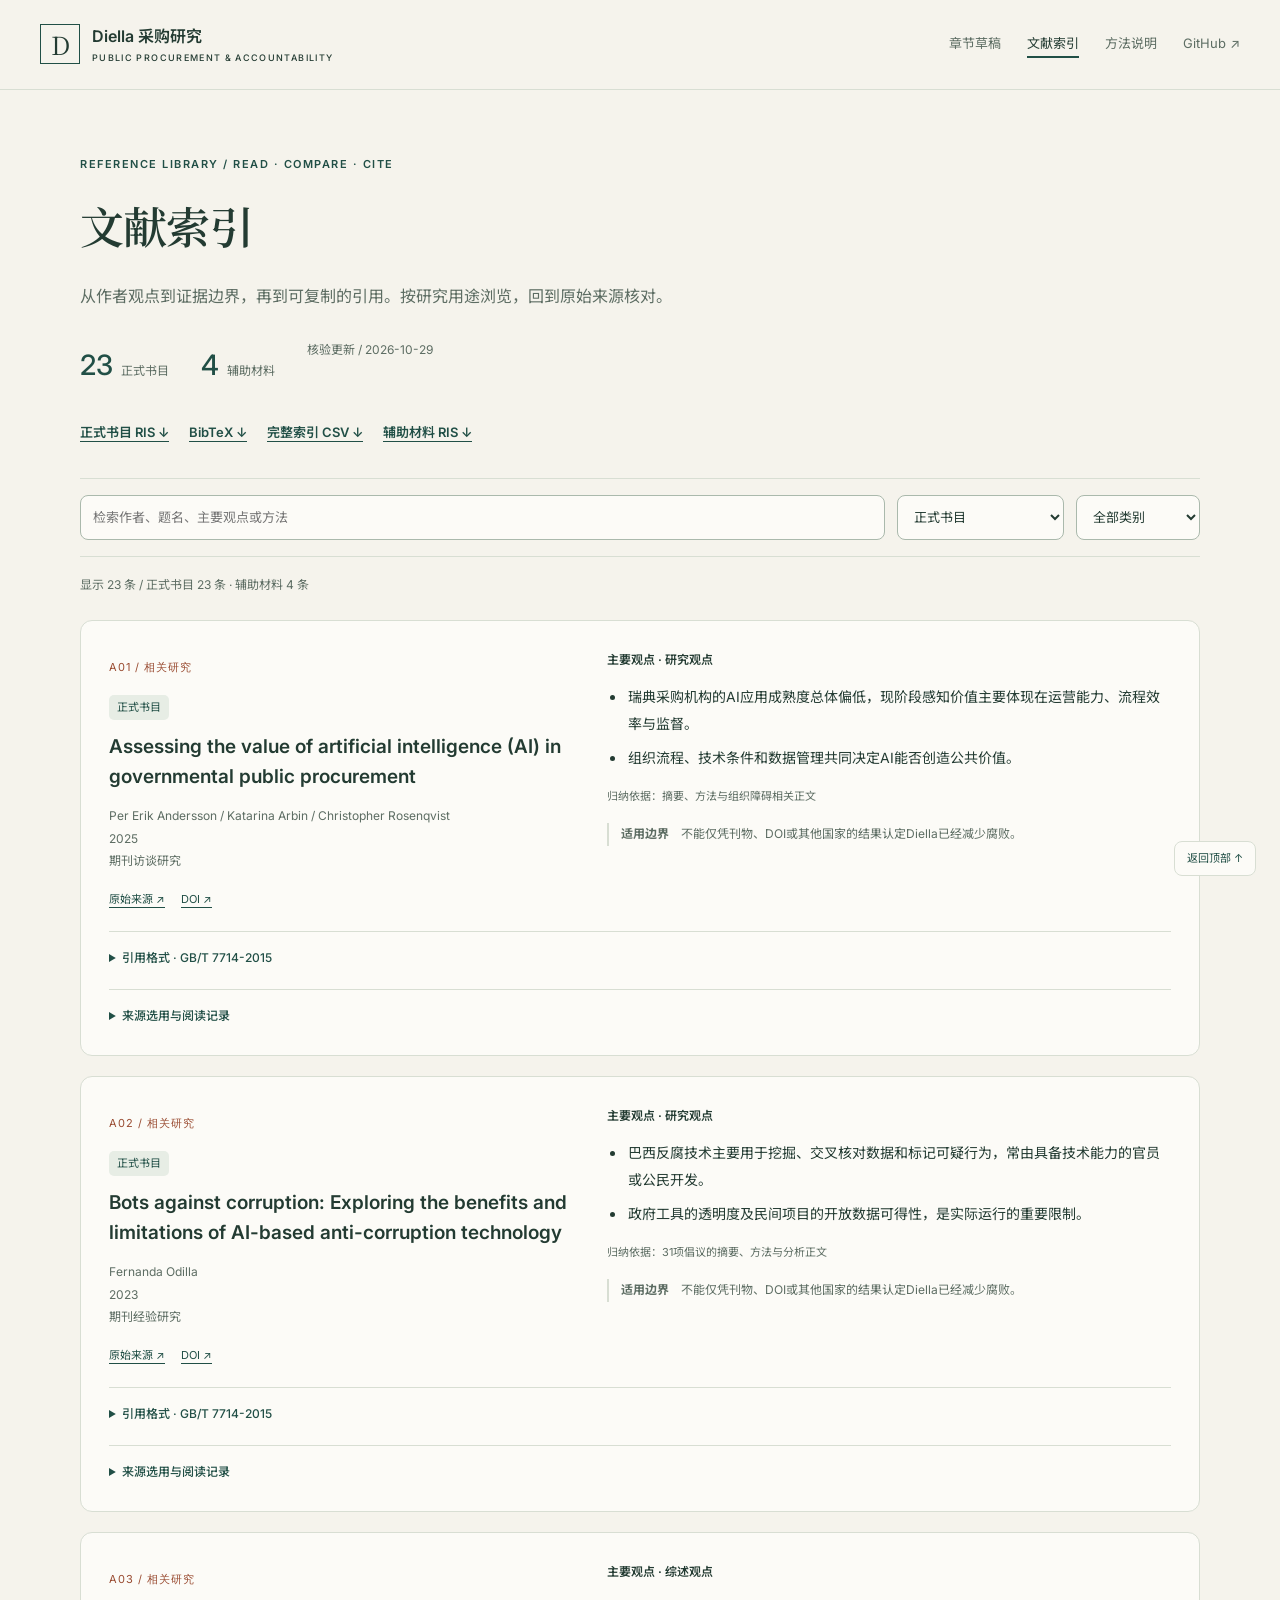
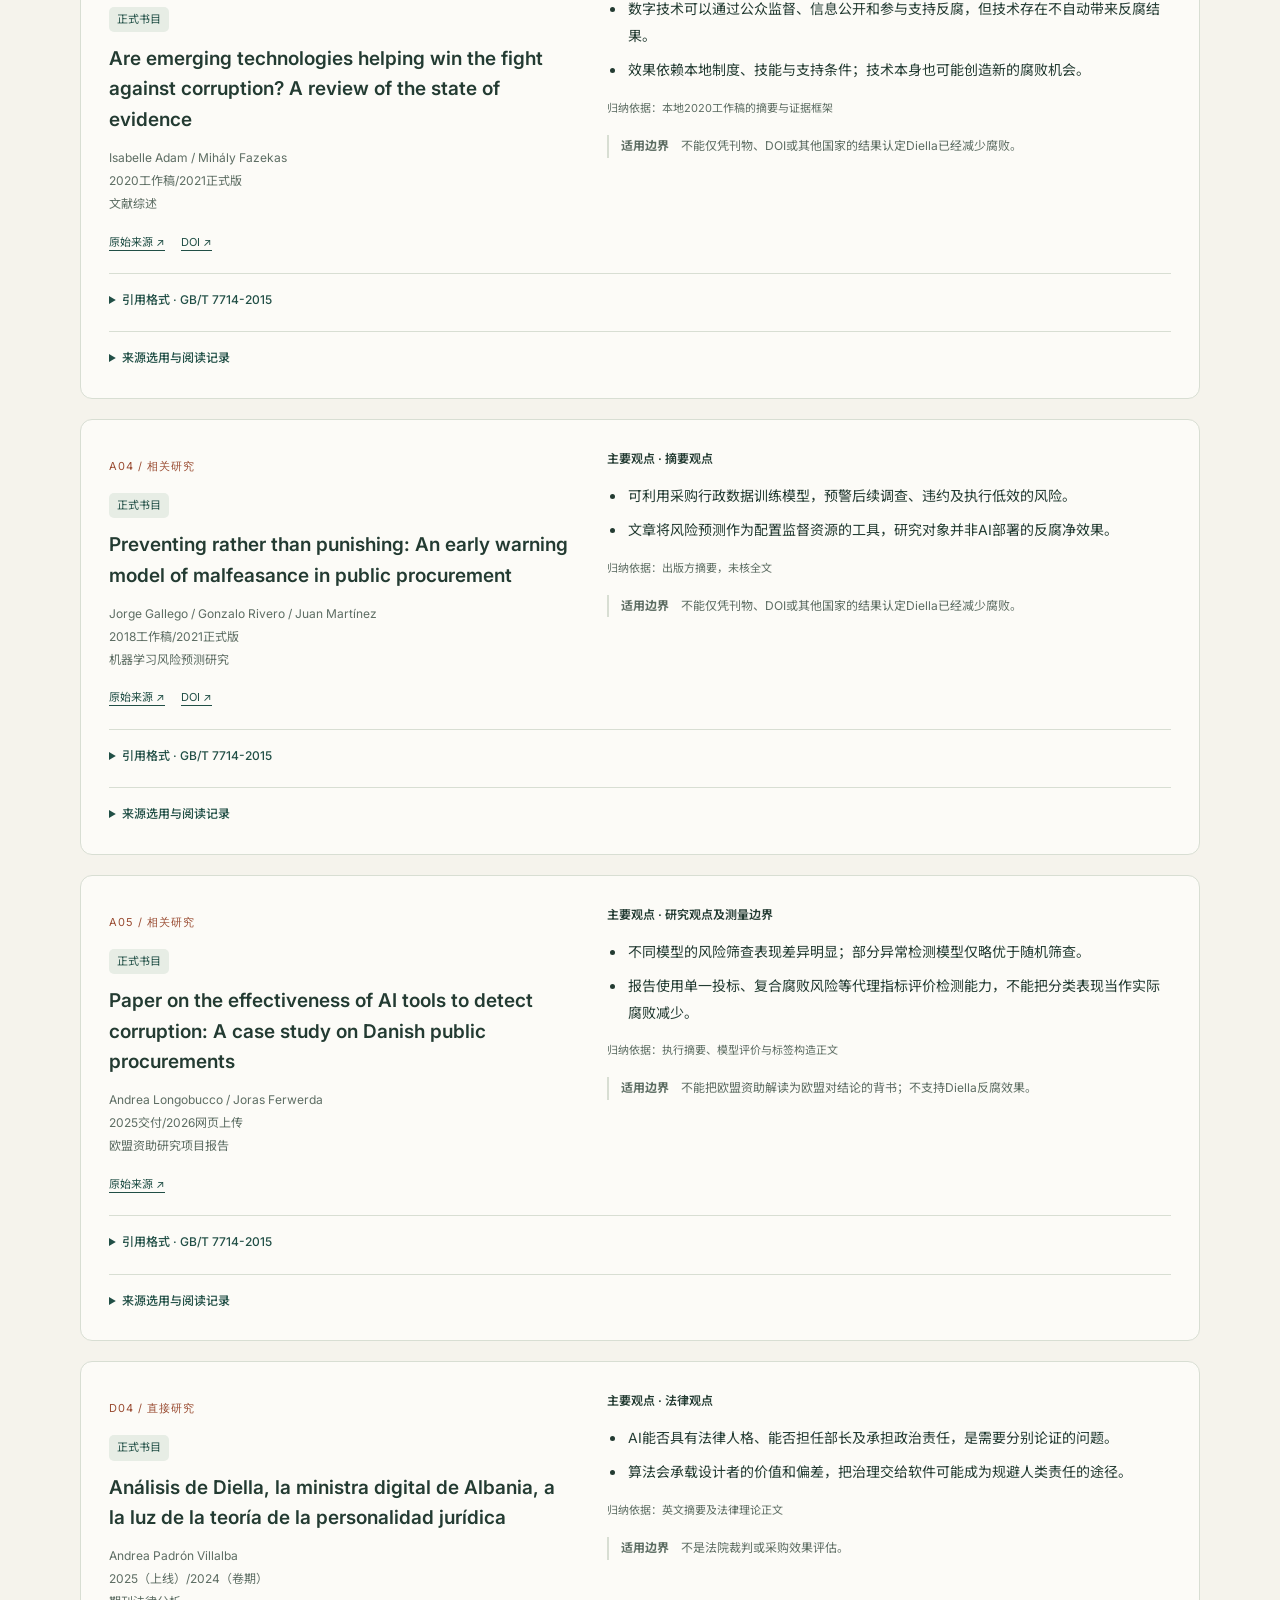
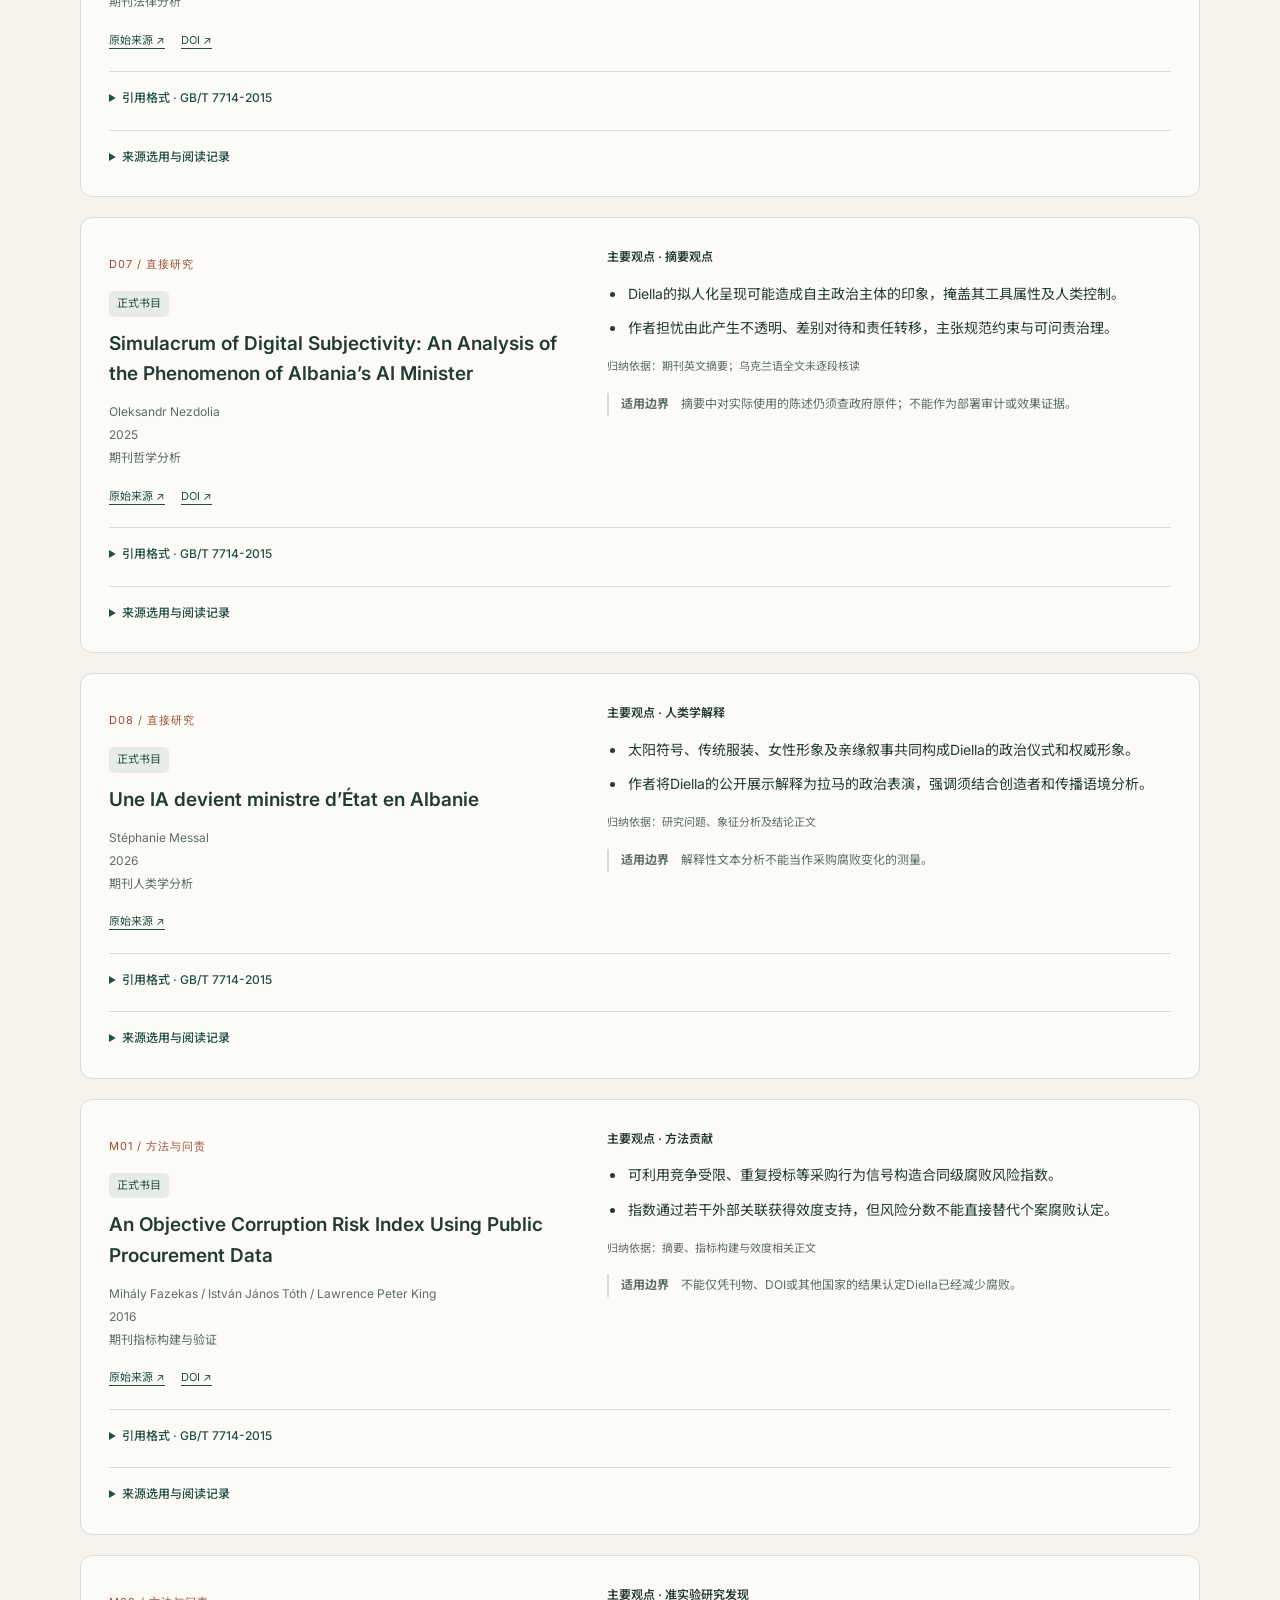
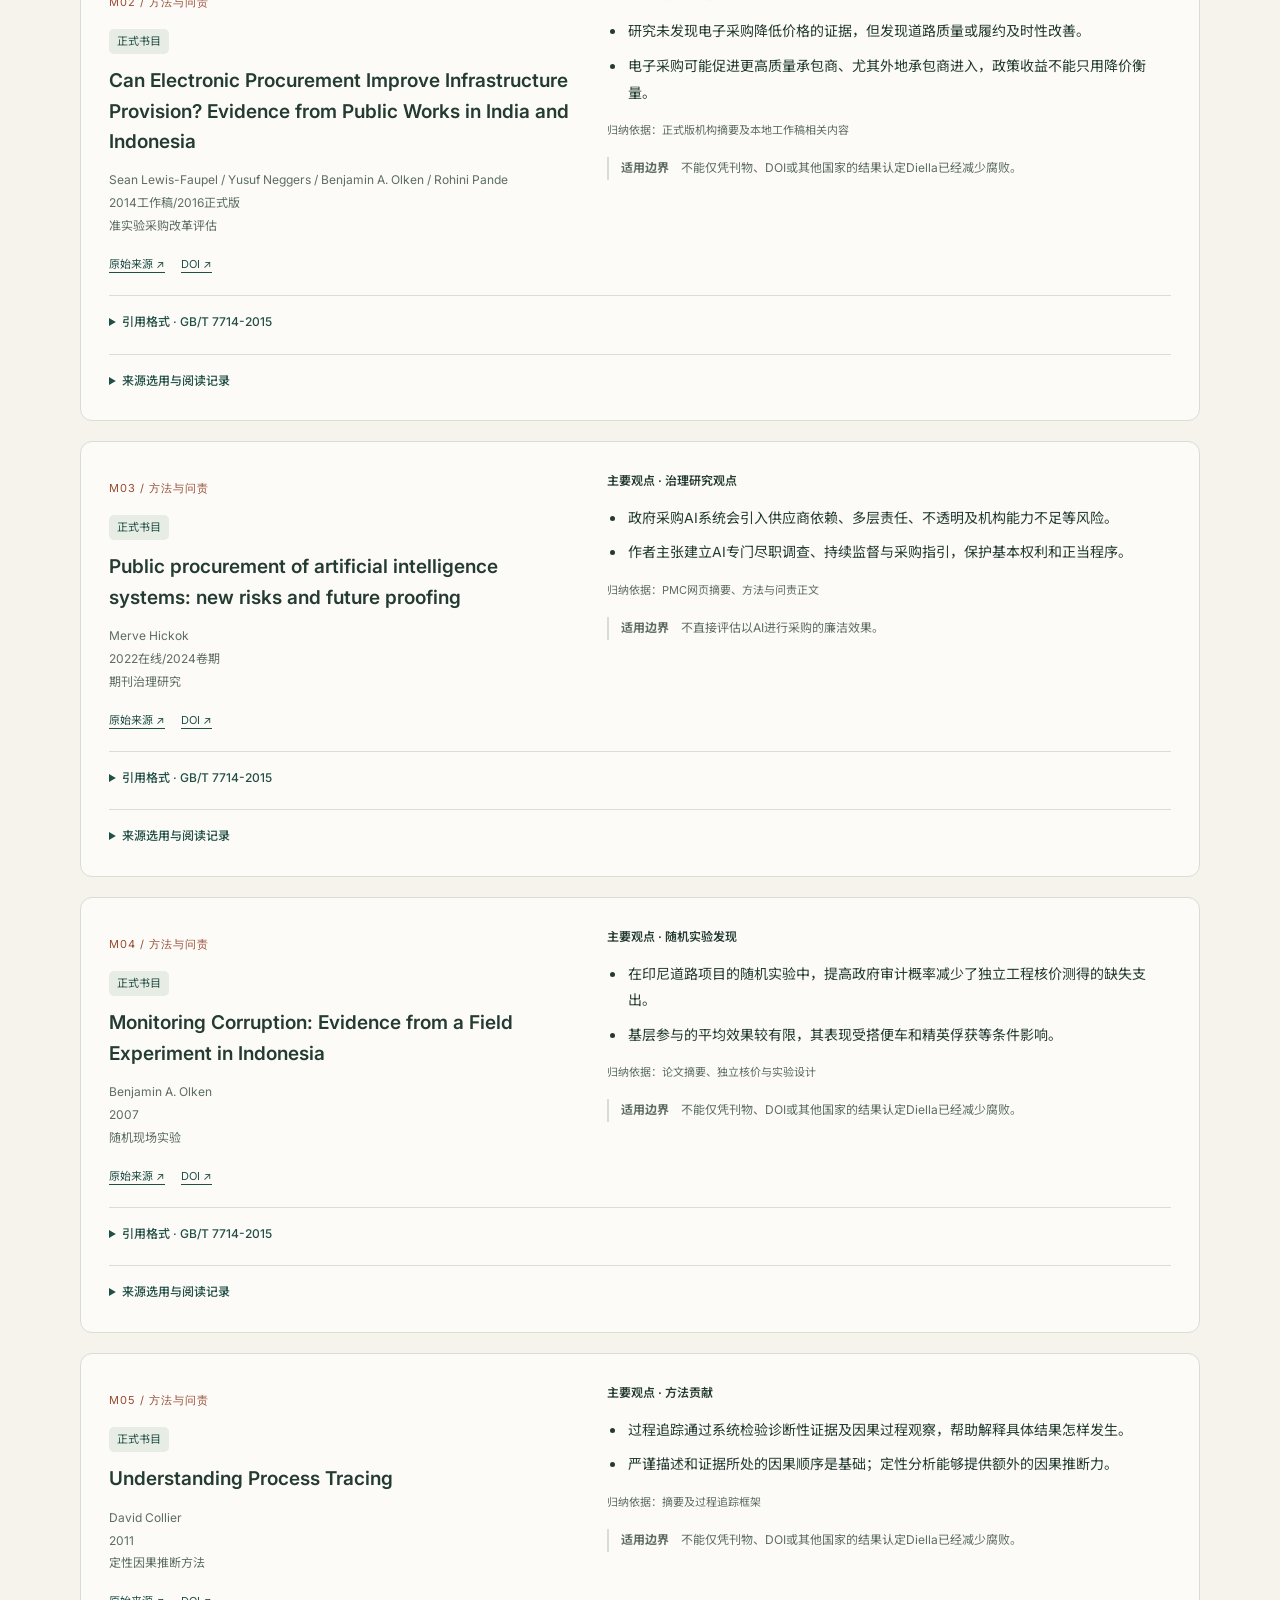
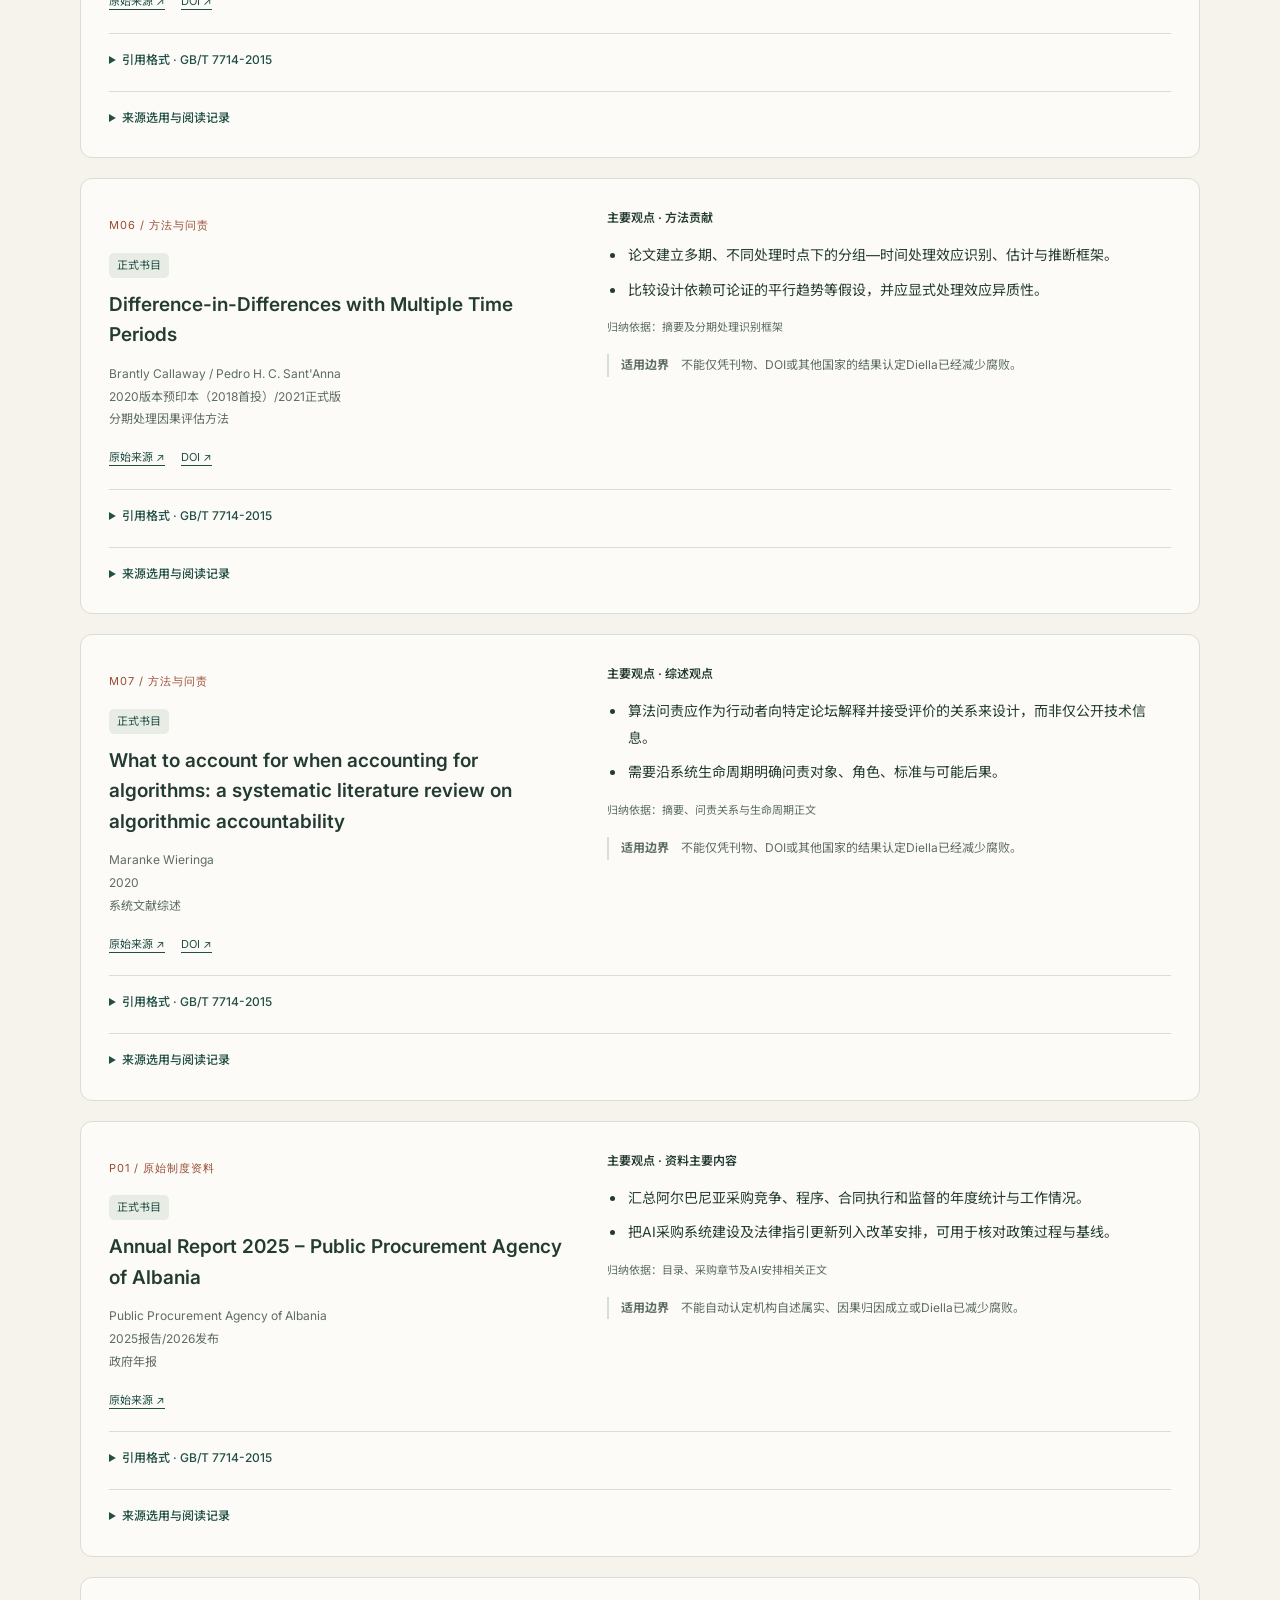
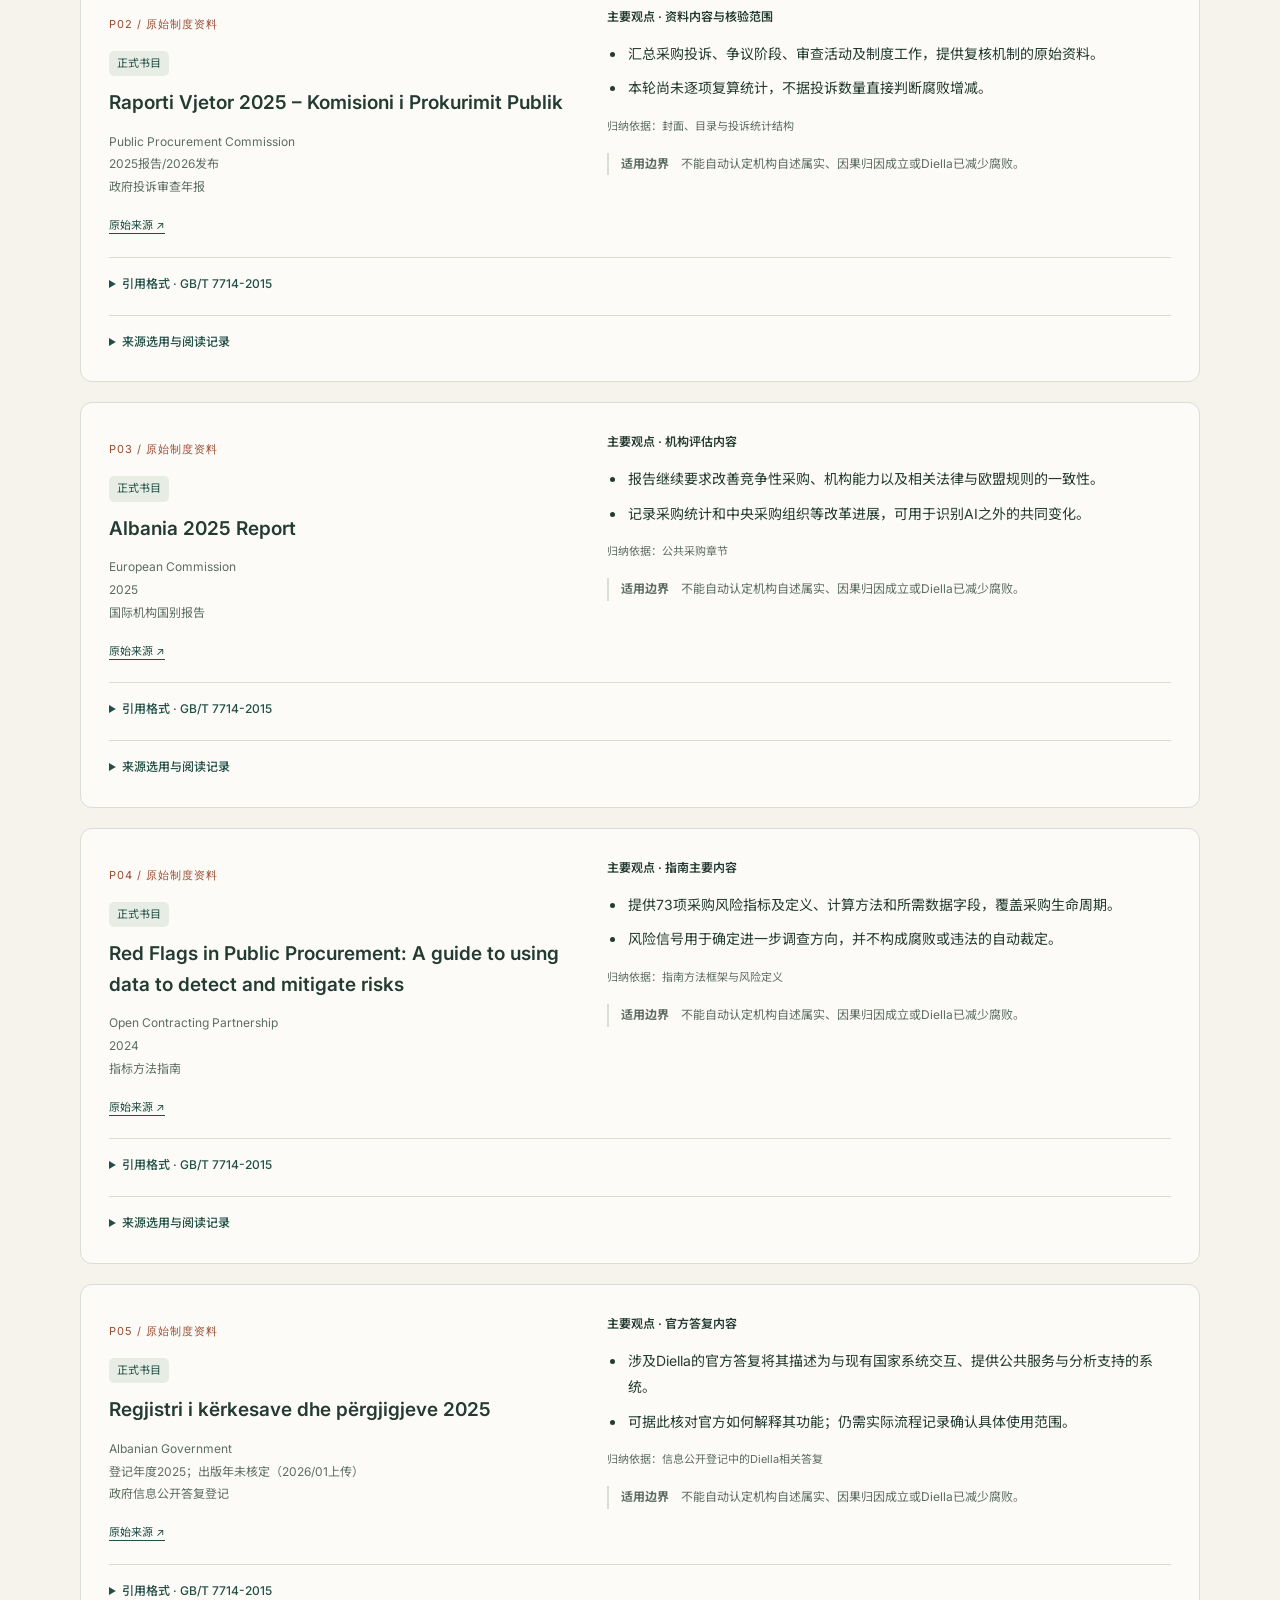
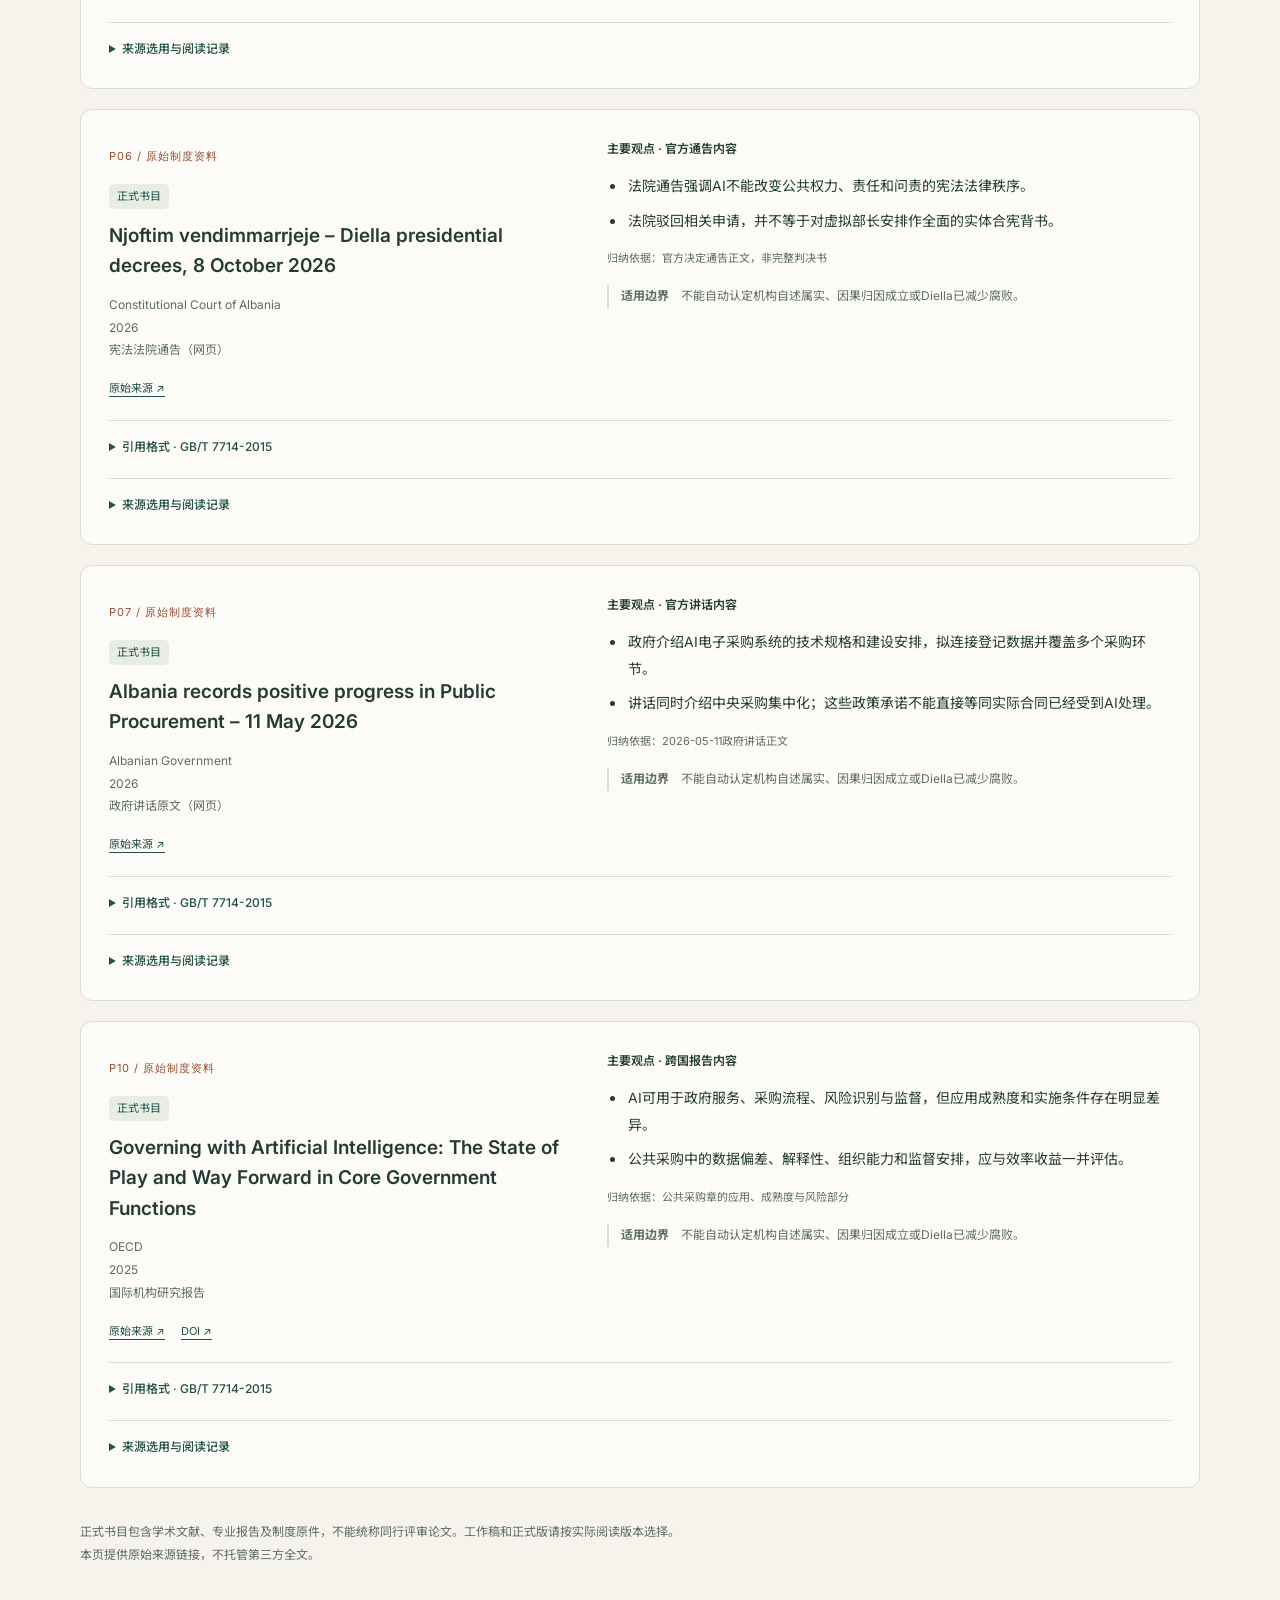
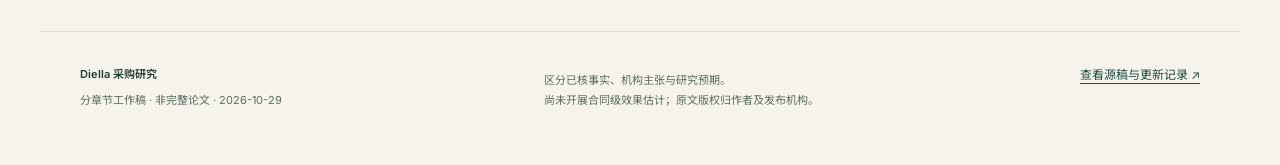
==== commit 239fcf81: "Keep current work as chapter drafts rather than a complete report" ====
--- a/docs/literature.html
+++ b/docs/literature.html
@@ -18,7 +18,7 @@
 <body class="library-page">
 <a class="skip-link" href="#main">跳到正文</a>
 <header class="masthead"><a class="brand" href="index.html"><span class="brand-mark" aria-hidden="true">D</span><span>Diella 采购研究<small>PUBLIC PROCUREMENT & ACCOUNTABILITY</small></span></a>
-<nav aria-label="网站导航"><a  href="index.html">研究稿</a><a aria-current="page" href="literature.html">文献索引</a><a  href="methods.html">方法说明</a><a href="https://github.com/chenergou847/diella-procurement-accountability" target="_blank" rel="noopener">GitHub ↗</a></nav></header>
+<nav aria-label="网站导航"><a  href="index.html">章节草稿</a><a aria-current="page" href="literature.html">文献索引</a><a  href="methods.html">方法说明</a><a href="https://github.com/chenergou847/diella-procurement-accountability" target="_blank" rel="noopener">GitHub ↗</a></nav></header>
 <section class="hero library-hero" id="top"><p class="eyebrow">REFERENCE LIBRARY / READ · COMPARE · CITE</p><h1>文献索引</h1><p class="lead">从作者观点到证据边界，再到可复制的引用。按研究用途浏览，回到原始来源核对。</p><div class="library-summary"><span><strong>23</strong>正式书目</span><span><strong>4</strong>辅助材料</span><span>核验更新 / 2026-10-29</span></div><div class="hero-actions"><a href="downloads/references.ris" download>正式书目 RIS ↓</a><a href="downloads/references.bib" download>BibTeX ↓</a><a href="downloads/bibliography.csv" download>完整索引 CSV ↓</a><a href="downloads/supplement.ris" download>辅助材料 RIS ↓</a></div></section><main id="main" class="library-main"><div class="filters" role="search"><input id="q" type="search" aria-label="检索文献" placeholder="检索作者、题名、主要观点或方法"><select id="scope" aria-label="选用范围"><option value="core">正式书目</option><option value="all">正式书目 + 辅助材料</option><option value="supplement">仅辅助材料</option></select><select id="cat" aria-label="研究类别"><option value="">全部类别</option><option value="相关研究">相关研究</option><option value="直接研究">直接研究</option><option value="方法与问责">方法与问责</option><option value="原始制度资料">原始制度资料</option></select></div><p id="count" class="filter-count" role="status">显示 23 条 / 正式书目 23 条 · 辅助材料 4 条</p><section id="literature-list" class="library-list" aria-label="文献列表"><article class="literature-card" id="A01" data-selection="core" data-category="相关研究" data-search="{&quot;id&quot;: &quot;a01&quot;, &quot;category&quot;: &quot;相关研究&quot;, &quot;title&quot;: &quot;assessing the value of artificial intelligence (ai) in governmental public procurement&quot;, &quot;authors&quot;: [&quot;per erik andersson&quot;, &quot;katarina arbin&quot;, &quot;christopher rosenqvist&quot;], &quot;year&quot;: &quot;2025&quot;, &quot;type&quot;: &quot;期刊访谈研究&quot;, &quot;doi&quot;: &quot;10.1108/jopp-05-2024-0057&quot;, &quot;source_url&quot;: &quot;https://research.hhs.se/esploro/outputs/journalarticle/assessing-the-value-of-artificial-intelligence/991001624899106056&quot;, &quot;tags&quot;: [&quot;ai采购&quot;, &quot;组织能力&quot;, &quot;访谈&quot;], &quot;reading_level&quot;: &quot;已读摘要、样本与方法、组织障碍段落&quot;, &quot;review_role&quot;: &quot;核心：组织实施条件&quot;, &quot;method&quot;: &quot;瑞典政府机构访谈及验证工作坊&quot;, &quot;limitations&quot;: &quot;主要测感知价值和成熟度，不是因果效果估计。&quot;, &quot;key_points&quot;: [&quot;瑞典采购机构的ai应用成熟度总体偏低，现阶段感知价值主要体现在运营能力、流程效率与监督。&quot;, &quot;组织流程、技术条件和数据管理共同决定ai能否创造公共价值。&quot;], &quot;key_points_basis&quot;: &quot;摘要、方法与组织障碍相关正文&quot;, &quot;view_kind&quot;: &quot;研究观点&quot;, &quot;citation_style&quot;: &quot;gb/t 7714-2015&quot;, &quot;citation_variants&quot;: [{&quot;label&quot;: &quot;正式发表版&quot;, &quot;text&quot;: &quot;andersson p e, arbin k, rosenqvist c. assessing the value of artificial intelligence (ai) in governmental public procurement[j]. journal of public procurement, 2025, 25(1): 120–139. doi: 10.1108/jopp-05-2024-0057.&quot;, &quot;note&quot;: &quot;&quot;, &quot;year&quot;: &quot;2025&quot;, &quot;journal&quot;: &quot;journal of public procurement&quot;, &quot;volume&quot;: &quot;25&quot;, &quot;issue&quot;: &quot;1&quot;, &quot;pages&quot;: &quot;120–139&quot;, &quot;doi&quot;: &quot;10.1108/jopp-05-2024-0057&quot;, &quot;ris_type&quot;: &quot;jour&quot;}], &quot;citation&quot;: &quot;andersson p e, arbin k, rosenqvist c. assessing the value of artificial intelligence (ai) in governmental public procurement[j]. journal of public procurement, 2025, 25(1): 120–139. doi: 10.1108/jopp-05-2024-0057.&quot;, &quot;selection&quot;: &quot;core&quot;, &quot;selection_label&quot;: &quot;正式书目&quot;, &quot;authority_label&quot;: &quot;正式学术出版&quot;, &quot;authority_reason&quot;: &quot;作者、题名、出版方emerald、刊物/会议journal of public procurement及doi相互对应；版本差异单独标记。&quot;, &quot;supports&quot;: &quot;支持对应的理论、方法或原案例结果；详见主要观点及阅读深度。&quot;, &quot;does_not_support&quot;: &quot;不能仅凭刊物、doi或其他国家的结果认定diella已经减少腐败。&quot;, &quot;authority_sources&quot;: [&quot;https://research.hhs.se/esploro/outputs/journalarticle/assessing-the-value-of-artificial-intelligence/991001624899106056&quot;, &quot;https://api.crossref.org/works/10.1108/jopp-05-2024-0057&quot;], &quot;authority_checked_at&quot;: &quot;2026-10-29&quot;}">
 <div class="lit-grid"><div><span class="lit-id">A01 / 相关研究</span><div class="lit-badges"><span class="badge core">正式书目</span></div><h2 class="lit-title">Assessing the value of artificial intelligence (AI) in governmental public procurement</h2><div class="lit-meta">Per Erik Andersson / Katarina Arbin / Christopher Rosenqvist<br>2025<br>期刊访谈研究</div><div class="lit-links"><a href="https://research.hhs.se/esploro/outputs/journalArticle/Assessing-the-value-of-artificial-intelligence/991001624899106056" target="_blank" rel="noopener">原始来源 ↗</a><a href="https://doi.org/10.1108/JOPP-05-2024-0057" target="_blank" rel="noopener">DOI ↗</a></div></div>
 <div class="lit-points"><h3>主要观点 · 研究观点</h3><ul><li>瑞典采购机构的AI应用成熟度总体偏低，现阶段感知价值主要体现在运营能力、流程效率与监督。</li><li>组织流程、技术条件和数据管理共同决定AI能否创造公共价值。</li></ul><p class="basis">归纳依据：摘要、方法与组织障碍相关正文</p><p class="lit-boundary"><strong>适用边界</strong>　不能仅凭刊物、DOI或其他国家的结果认定Diella已经减少腐败。</p></div></div>
@@ -128,7 +128,7 @@
 <div class="lit-points"><h3>主要观点 · 跨国报告内容</h3><ul><li>AI可用于政府服务、采购流程、风险识别与监督，但应用成熟度和实施条件存在明显差异。</li><li>公共采购中的数据偏差、解释性、组织能力和监督安排，应与效率收益一并评估。</li></ul><p class="basis">归纳依据：公共采购章的应用、成熟度与风险部分</p><p class="lit-boundary"><strong>适用边界</strong>　不能自动认定机构自述属实、因果归因成立或Diella已减少腐败。</p></div></div>
 <details class="citation"><summary>引用格式 · GB/T 7714-2015</summary><div class="cite-actions"><span class="citation-label">OECD报告</span><button type="button" class="copy-cite" aria-label="复制 P10 引文">复制引文</button></div><textarea class="cite-box" readonly spellcheck="false" aria-label="P10 引用格式">OECD. Governing with Artificial Intelligence: The State of Play and Way Forward in Core Government Functions[R]. Paris: OECD Publishing, 2025. DOI: 10.1787/795de142-en.</textarea><span class="copy-status" aria-live="polite"></span><p class="citation-note"></p><script class="citation-data" type="application/json">[{"label": "OECD报告", "text": "OECD. Governing with Artificial Intelligence: The State of Play and Way Forward in Core Government Functions[R]. Paris: OECD Publishing, 2025. DOI: 10.1787/795de142-en.", "note": "", "year": "2025", "publisher": "OECD Publishing", "doi": "10.1787/795de142-en", "ris_type": "RPRT"}]</script></details>
 <details><summary>来源选用与阅读记录</summary><div class="authority-content"><p><strong>OECD正式研究报告</strong><br>发布主体、文件身份与本地原件/原生网页已核；一手材料的权威性限于其发布范围。</p><p>阅读范围：已读公共采购章网页的应用、成熟度与风险部分；全报告非通读</p><p>研究限制：跨国综合报告，不提供Diella因果评估。</p><p><a href="https://www.oecd.org/en/publications/governing-with-artificial-intelligence_795de142-en.html" target="_blank" rel="noopener">核验依据 1 ↗</a></p></div></details></article></section><p id="empty-state" class="empty-state" hidden>没有匹配条目，请调整关键词或筛选范围。</p><noscript><p>未启用 JavaScript：可阅读默认的正式书目、展开引用及访问原始来源；筛选和复制按钮需要启用 JavaScript。</p></noscript><p class="library-end">正式书目包含学术文献、专业报告及制度原件，不能统称同行评审论文。工作稿和正式版请按实际阅读版本选择。本页提供原始来源链接，不托管第三方全文。</p></main><a class="to-top" href="#top">返回顶部 ↑</a>
-<footer class="site-footer"><div><strong>Diella 采购研究</strong><p>课堂研究设计稿 · v0.1 · 2026-10-29</p></div><p>区分已核事实、机构主张与研究预期。<br>尚未开展合同级效果估计；原文版权归作者及发布机构。</p><a href="https://github.com/chenergou847/diella-procurement-accountability">查看源稿与更新记录 ↗</a></footer>
+<footer class="site-footer"><div><strong>Diella 采购研究</strong><p>分章节工作稿 · 非完整论文 · 2026-10-29</p></div><p>区分已核事实、机构主张与研究预期。<br>尚未开展合同级效果估计；原文版权归作者及发布机构。</p><a href="https://github.com/chenergou847/diella-procurement-accountability">查看源稿与更新记录 ↗</a></footer>
 <script>(()=>{
  const fontButton=document.getElementById('font-toggle');
  fontButton?.addEventListener('click',()=>{const large=document.body.classList.toggle('large-reading');fontButton.setAttribute('aria-pressed',String(large));fontButton.textContent=large?'标准字号':'大字阅读';});
